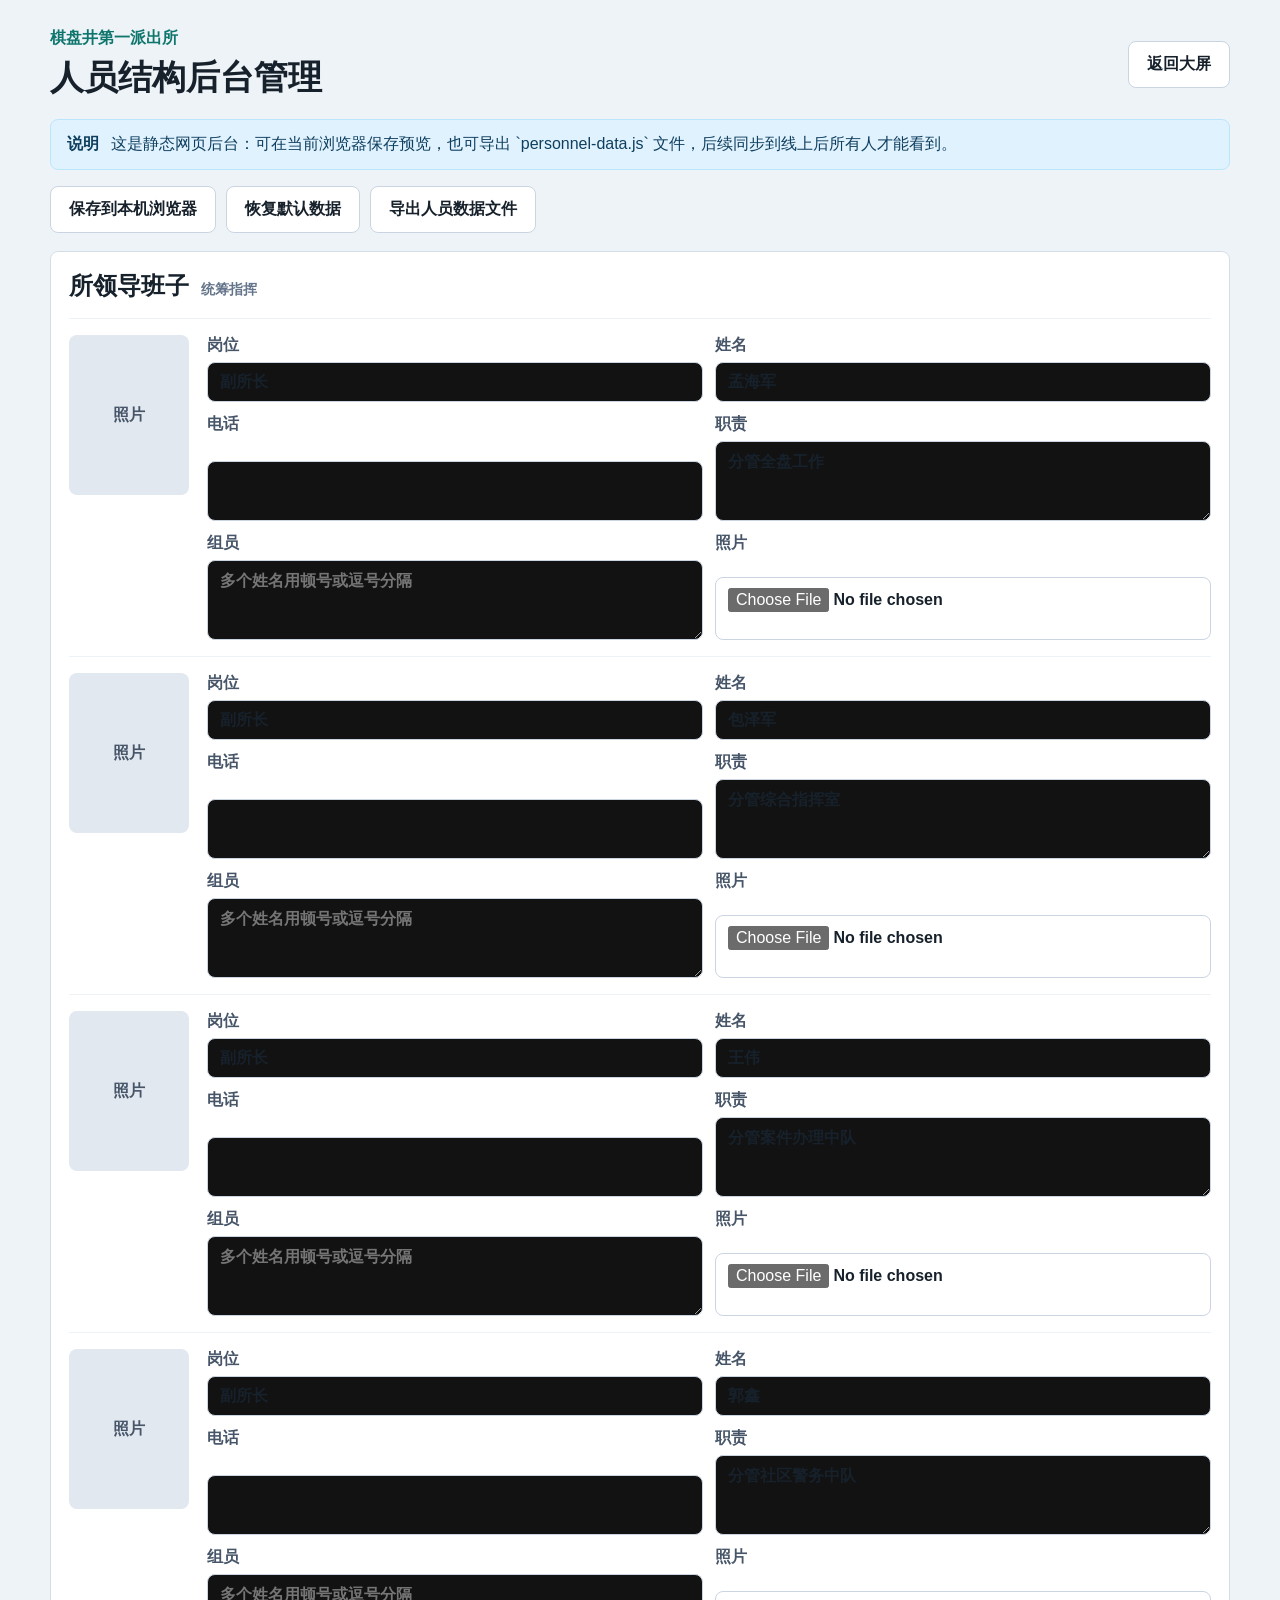
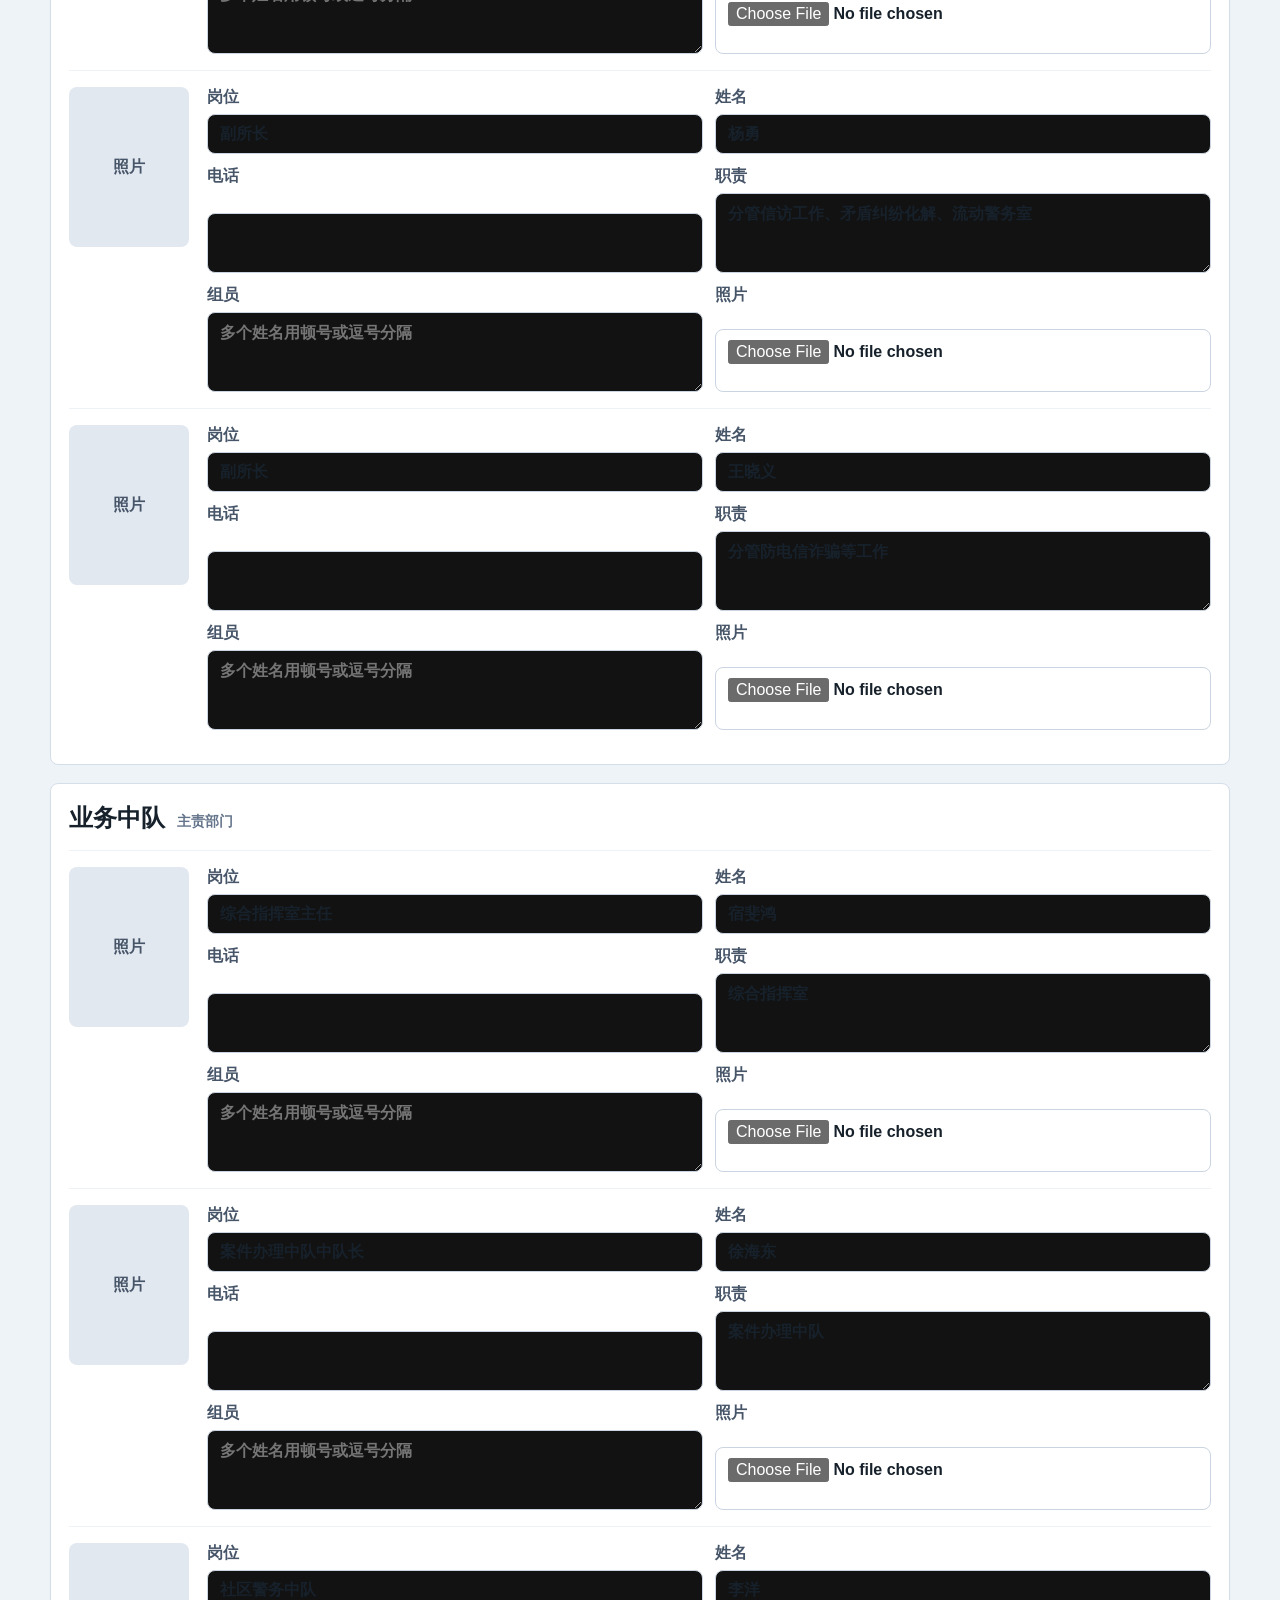
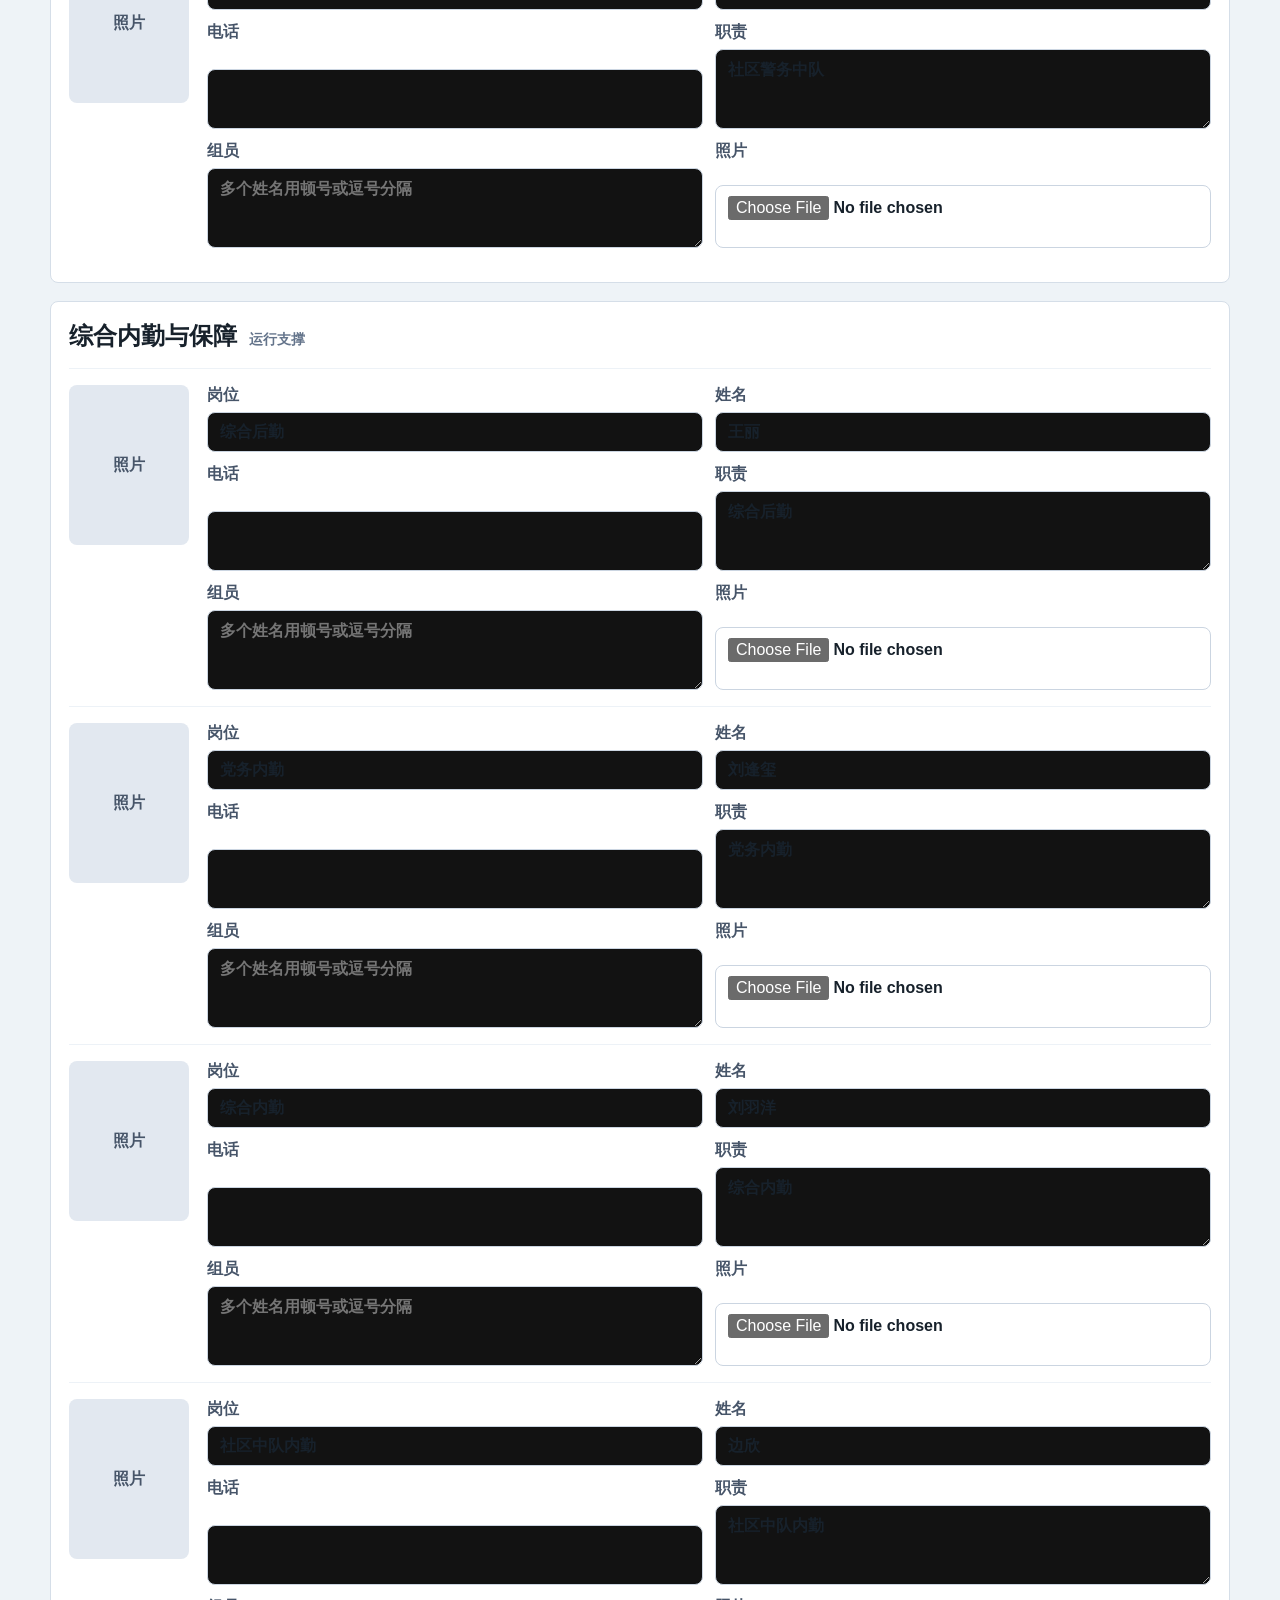
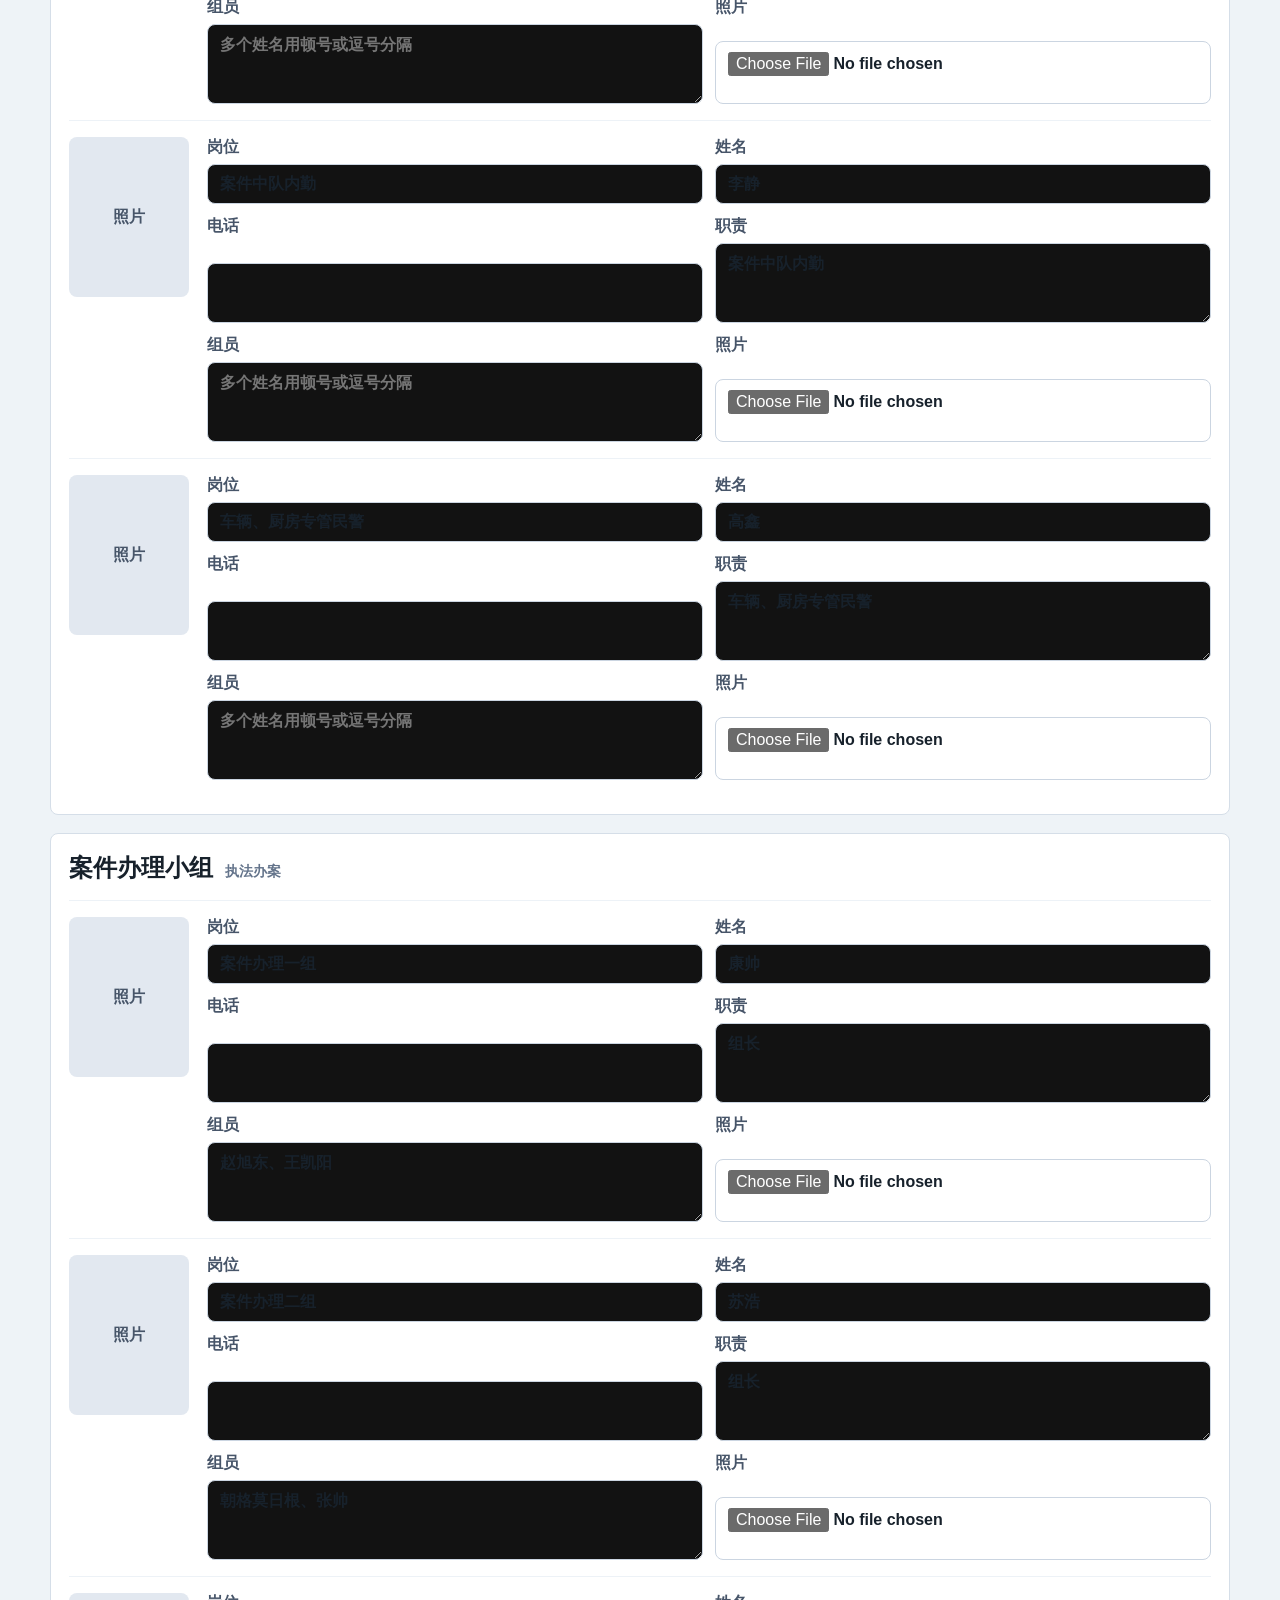
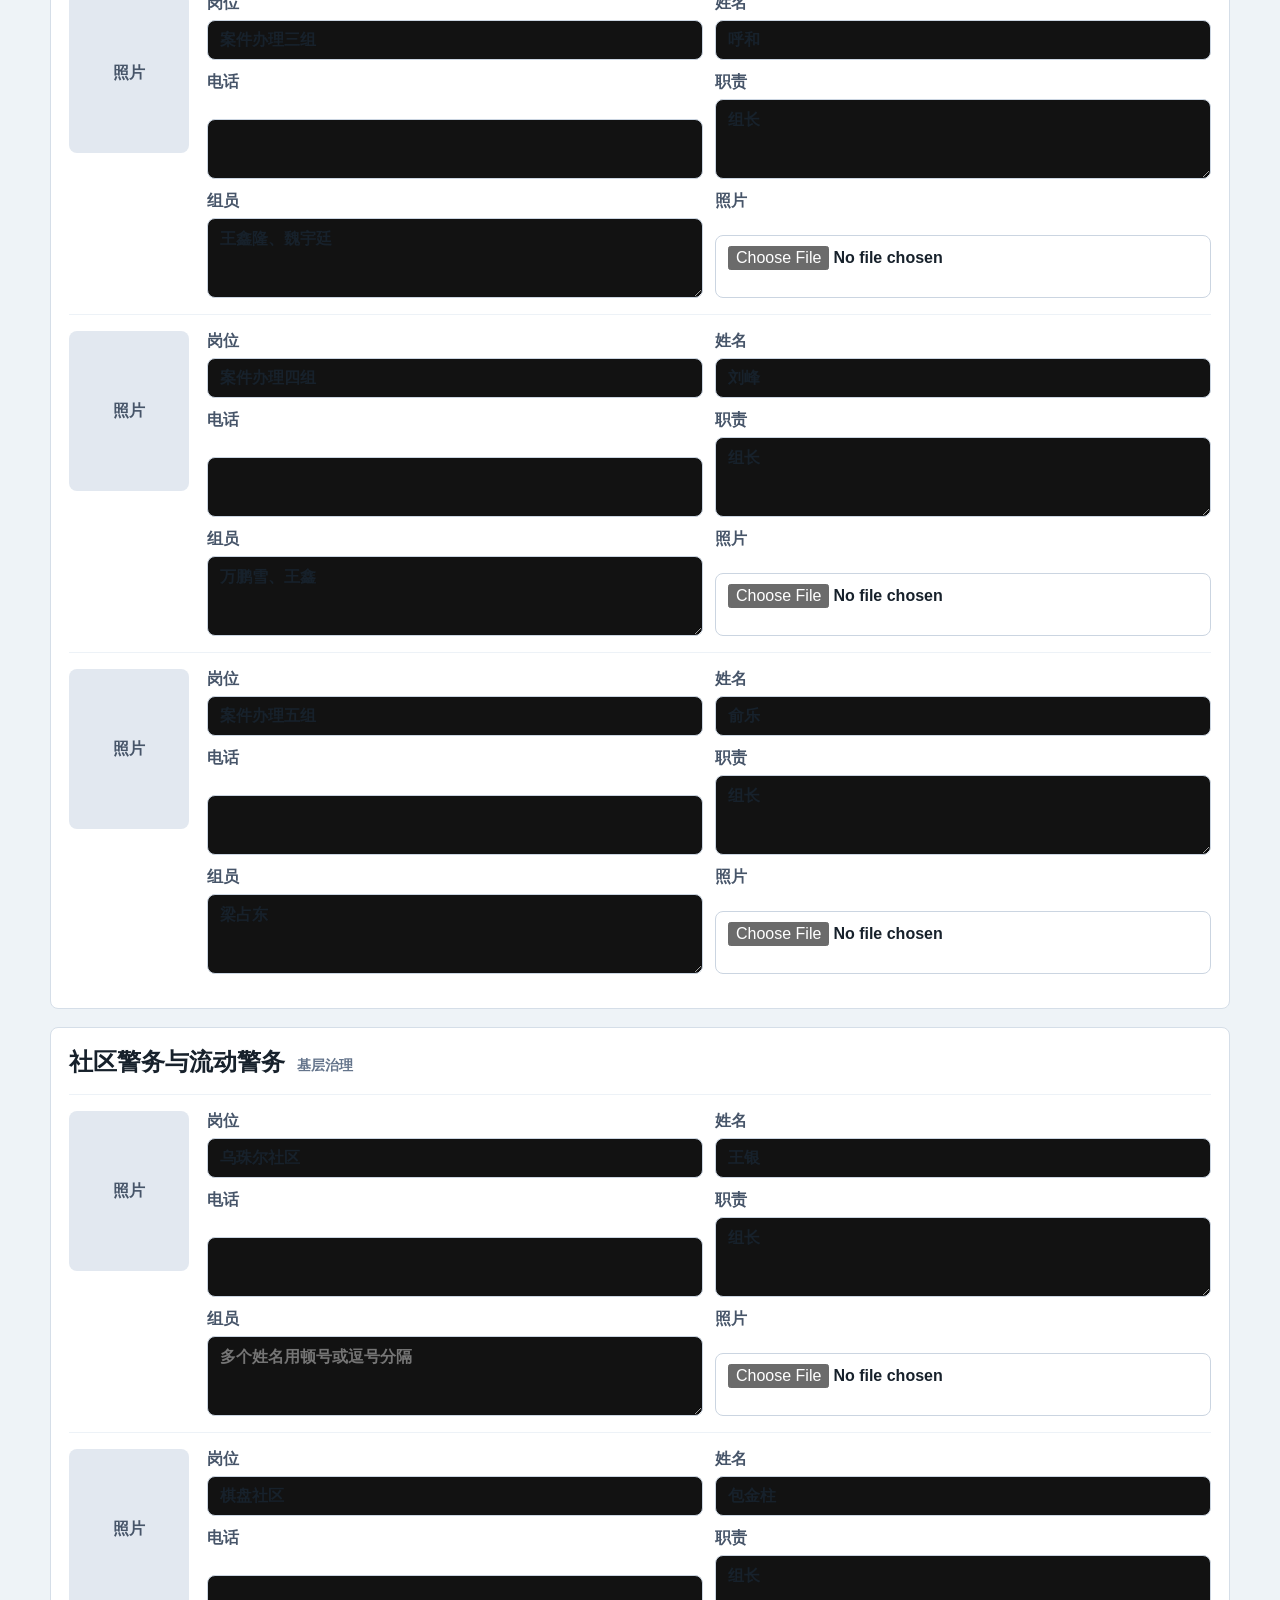
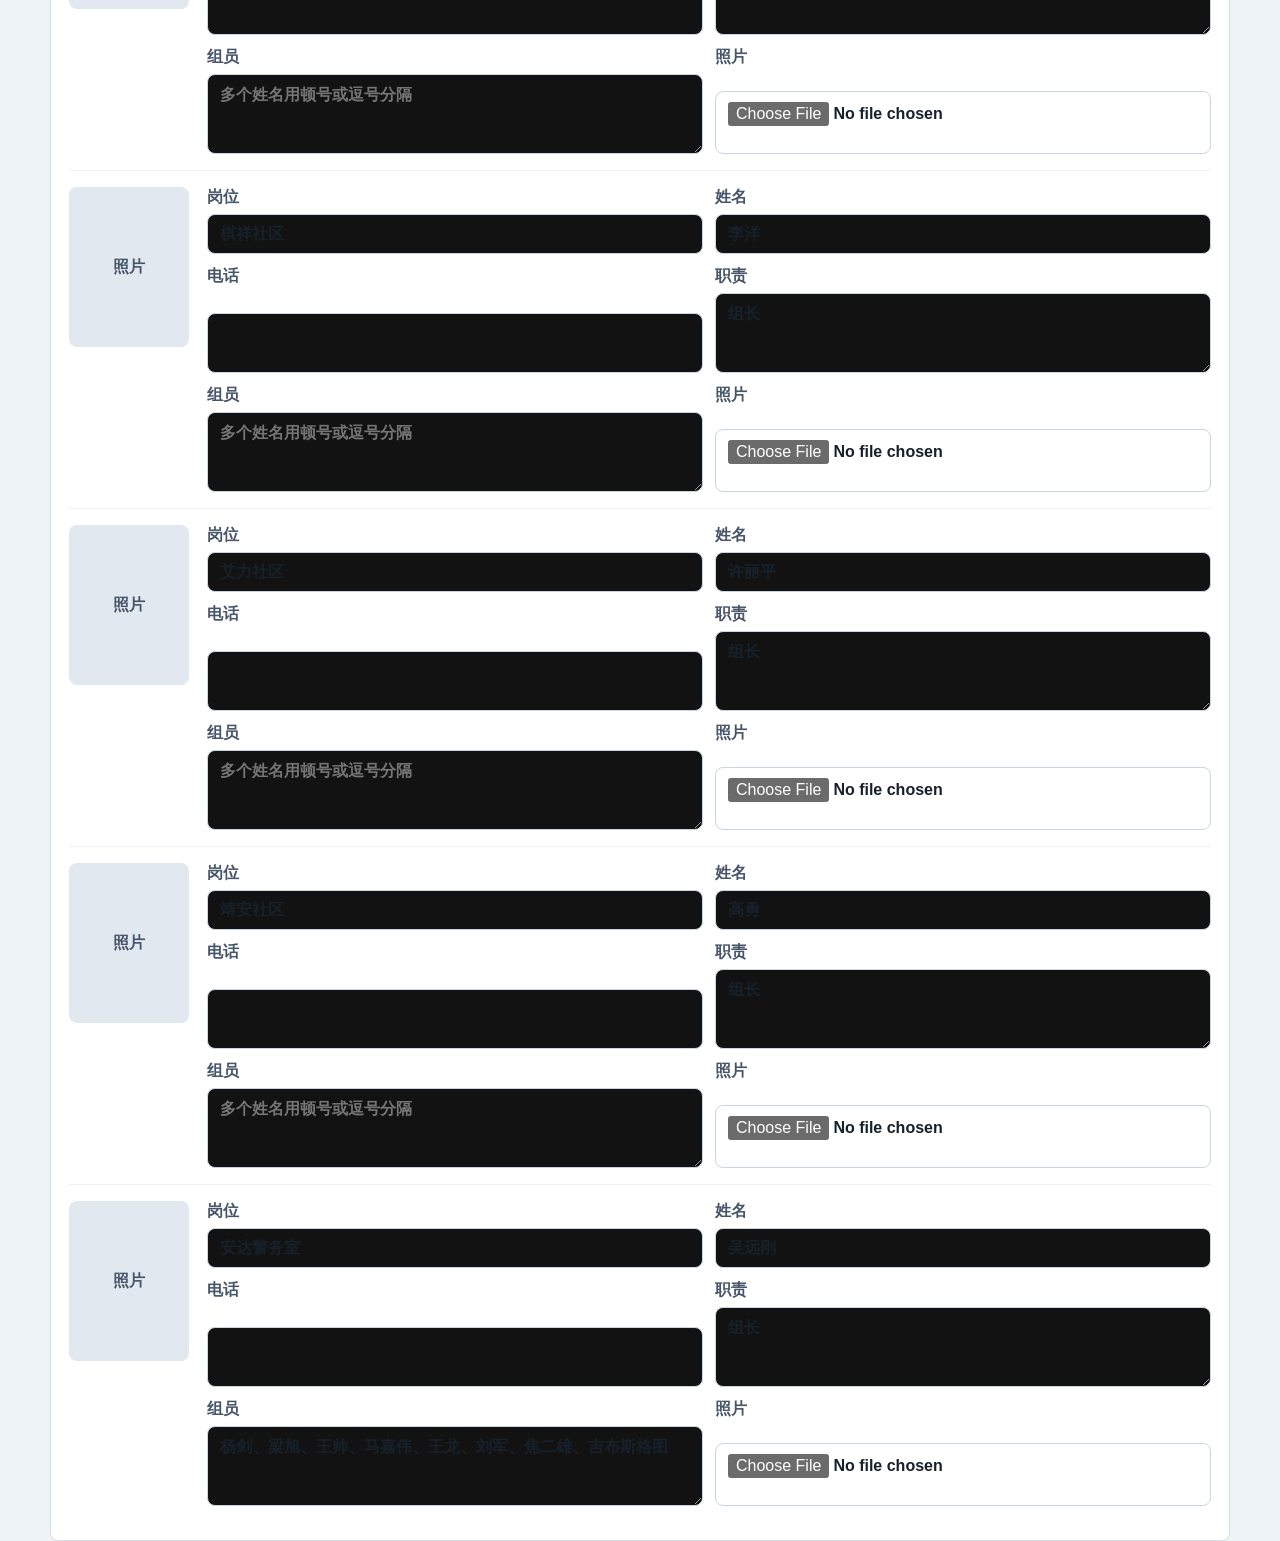
==== admin.html @ d4ae30a2 "Add organization pyramid and personnel admin page" ====
<!doctype html>
<html lang="zh-CN">
  <head>
    <meta charset="UTF-8" />
    <meta name="viewport" content="width=device-width, initial-scale=1.0" />
    <title>人员结构后台管理</title>
    <link rel="stylesheet" href="styles.css" />
  </head>
  <body class="admin-body">
    <main class="admin-shell">
      <header class="admin-header">
        <div>
          <p>棋盘井第一派出所</p>
          <h1>人员结构后台管理</h1>
        </div>
        <a href="index.html">返回大屏</a>
      </header>

      <section class="admin-notice">
        <strong>说明</strong>
        <span>这是静态网页后台：可在当前浏览器保存预览，也可导出 `personnel-data.js` 文件，后续同步到线上后所有人才能看到。</span>
      </section>

      <section class="admin-toolbar">
        <button id="save-local" type="button">保存到本机浏览器</button>
        <button id="reset-local" type="button">恢复默认数据</button>
        <button id="export-js" type="button">导出人员数据文件</button>
      </section>

      <form id="admin-form" class="admin-form"></form>
    </main>

    <script src="personnel-data.js"></script>
    <script src="admin.js"></script>
  </body>
</html>
---- styles.css ----
:root {
  color-scheme: dark;
  --ink: #f7fbff;
  --muted: #aebbc8;
  --panel: rgba(255, 255, 255, 0.92);
  --panel-ink: #16202d;
  --line: rgba(255, 255, 255, 0.18);
  --gold: #d8aa45;
  --cyan: #3ac9d5;
  --red: #c73535;
  --green: #2d8d58;
  --orange: #d77623;
  --blue: #476fb8;
  --purple: #8260aa;
  --shadow: 0 28px 80px rgba(0, 0, 0, 0.36);
}

* {
  box-sizing: border-box;
}

html,
body {
  width: 100%;
  height: 100%;
  margin: 0;
}

body {
  display: grid;
  place-items: center;
  overflow: auto;
  background:
    radial-gradient(circle at 18% 18%, rgba(58, 201, 213, 0.12), transparent 28%),
    radial-gradient(circle at 82% 72%, rgba(216, 170, 69, 0.14), transparent 30%),
    linear-gradient(135deg, #08111e 0%, #102838 48%, #101b2b 100%);
  color: var(--ink);
  font-family: "Microsoft YaHei", "PingFang SC", "Noto Sans SC", Arial, sans-serif;
}

button {
  border: 0;
  font: inherit;
  cursor: pointer;
  -webkit-tap-highlight-color: transparent;
}

.screen-frame {
  position: relative;
  aspect-ratio: 16 / 9;
  width: 177.7778vh;
  max-width: 100vw;
  height: 100vh;
  overflow: hidden;
  background: #091625;
  box-shadow: 0 0 0 1px rgba(255, 255, 255, 0.08), var(--shadow);
}

.photo-backdrop,
.backdrop-photo,
.backdrop-mask,
.backdrop-grid {
  position: absolute;
  inset: 0;
}

.photo-backdrop {
  z-index: 0;
  overflow: hidden;
  background: #091625;
}

.backdrop-photo {
  width: 100%;
  height: 100%;
  object-fit: cover;
  opacity: 0;
  filter: saturate(1.02) contrast(1.04) brightness(0.96);
  transform: scale(1.045);
  animation: photoCycle 35s infinite;
}

.backdrop-photo:nth-child(2) {
  animation-delay: 7s;
}

.backdrop-photo:nth-child(3) {
  animation-delay: 14s;
}

.backdrop-photo:nth-child(4) {
  animation-delay: 21s;
}

.backdrop-photo:nth-child(5) {
  animation-delay: 28s;
}

.backdrop-mask {
  z-index: 2;
  background:
    linear-gradient(90deg, rgba(5, 13, 24, 0.78) 0%, rgba(5, 13, 24, 0.56) 38%, rgba(5, 13, 24, 0.62) 100%),
    linear-gradient(180deg, rgba(5, 13, 24, 0.08), rgba(5, 13, 24, 0.42)),
    radial-gradient(circle at 72% 28%, rgba(205, 45, 45, 0.14), transparent 30%),
    radial-gradient(circle at 18% 82%, rgba(58, 201, 213, 0.12), transparent 32%);
}

.backdrop-mask::before {
  content: "";
  position: absolute;
  inset: 7% 5%;
  border: 1px solid rgba(255, 255, 255, 0.12);
  border-radius: 8px;
  box-shadow: inset 0 0 70px rgba(255, 255, 255, 0.045);
}

.backdrop-grid {
  z-index: 3;
  opacity: 0.28;
  background:
    linear-gradient(rgba(255, 255, 255, 0.035) 1px, transparent 1px),
    linear-gradient(90deg, rgba(255, 255, 255, 0.035) 1px, transparent 1px);
  background-size: 48px 48px;
  mix-blend-mode: screen;
}

@keyframes photoCycle {
  0% {
    opacity: 0;
    transform: scale(1.045);
  }
  5%,
  19% {
    opacity: 0.9;
  }
  25%,
  100% {
    opacity: 0;
    transform: scale(1.095);
  }
}

@media (max-aspect-ratio: 16 / 9) {
  body {
    place-items: start start;
  }

  .screen-frame {
    max-width: none;
  }
}

.stage {
  position: absolute;
  inset: 0;
  z-index: 4;
  padding: 3.1% 3.4%;
}

.stage[hidden],
.director-panel[hidden],
.scrim[hidden] {
  display: none;
}

.hero-copy {
  width: 56%;
}

.hero-copy p,
.map-header p,
.region-menu p,
.panel-kicker {
  margin: 0 0 0.52vw;
  color: var(--gold);
  font-size: clamp(14px, 1.15vw, 22px);
  font-weight: 800;
  letter-spacing: 0;
}

h1,
h2,
h3 {
  margin: 0;
  letter-spacing: 0;
}

.hero-copy h1 {
  font-size: clamp(42px, 5vw, 92px);
  line-height: 1.05;
  text-shadow: 0 12px 34px rgba(0, 0, 0, 0.56);
}

.station-brief {
  position: absolute;
  top: 11.2%;
  right: 3.4%;
  z-index: 5;
  width: 38.5%;
  border: 1px solid rgba(255, 255, 255, 0.2);
  border-radius: 8px;
  padding: 1.25vw 1.35vw;
  background:
    linear-gradient(135deg, rgba(8, 21, 34, 0.66), rgba(8, 21, 34, 0.42)),
    rgba(255, 255, 255, 0.06);
  box-shadow: 0 24px 62px rgba(0, 0, 0, 0.28);
  backdrop-filter: blur(14px);
}

.station-brief::before {
  content: "";
  position: absolute;
  inset: 0;
  border-radius: inherit;
  pointer-events: none;
  background: linear-gradient(90deg, rgba(58, 201, 213, 0.18), transparent 42%, rgba(216, 170, 69, 0.12));
  opacity: 0.9;
}

.station-brief > * {
  position: relative;
  z-index: 1;
}

.brief-eyebrow {
  margin: 0 0 0.35vw;
  color: var(--gold);
  font-size: clamp(13px, 0.95vw, 18px);
  font-weight: 900;
}

.station-brief h2 {
  margin: 0 0 0.72vw;
  color: #fff;
  font-size: clamp(22px, 1.75vw, 34px);
  line-height: 1.16;
}

.brief-text,
.brief-note {
  margin: 0;
  color: rgba(247, 251, 255, 0.84);
  font-size: clamp(13px, 0.98vw, 18px);
  line-height: 1.72;
}

.brief-stats {
  display: grid;
  grid-template-columns: repeat(4, minmax(0, 1fr));
  gap: 0.5vw;
  margin: 0.95vw 0;
}

.brief-stats span {
  min-width: 0;
  border: 1px solid rgba(255, 255, 255, 0.16);
  border-radius: 8px;
  padding: 0.58vw 0.5vw;
  background: rgba(255, 255, 255, 0.1);
  color: rgba(247, 251, 255, 0.76);
  font-size: clamp(11px, 0.74vw, 14px);
  font-weight: 800;
  text-align: center;
  white-space: nowrap;
}

.brief-stats strong {
  display: block;
  margin-bottom: 0.16vw;
  color: #fff;
  font-size: clamp(20px, 1.5vw, 30px);
  line-height: 1;
}

.brief-note {
  color: rgba(220, 230, 240, 0.78);
}

.jurisdiction-grid {
  position: absolute;
  left: 3.4%;
  right: 3.4%;
  bottom: 4.6%;
  display: grid;
  grid-template-columns: 1fr 1fr;
  gap: 2.2%;
  height: 43%;
}

.jurisdiction-card {
  position: relative;
  overflow: hidden;
  border: 1px solid rgba(255, 255, 255, 0.24);
  border-radius: 8px;
  background: rgba(255, 255, 255, 0.1);
  color: var(--ink);
  text-align: left;
  box-shadow: 0 24px 70px rgba(0, 0, 0, 0.34);
  backdrop-filter: blur(8px);
}

.jurisdiction-card::before {
  content: "";
  position: absolute;
  inset: 0;
  z-index: 1;
  background:
    linear-gradient(90deg, rgba(6, 17, 30, 0.74), rgba(6, 17, 30, 0.38) 45%, rgba(6, 17, 30, 0.1)),
    linear-gradient(180deg, transparent 0%, rgba(5, 13, 24, 0.78) 100%);
}

.jurisdiction-card::after {
  content: "";
  position: absolute;
  inset: auto 0 0;
  z-index: 2;
  height: 7px;
  background: var(--cyan);
}

.jurisdiction-card--rural::after {
  background: var(--gold);
}

.jurisdiction-card img {
  position: absolute;
  inset: 0;
  width: 100%;
  height: 100%;
  object-fit: cover;
  opacity: 0.88;
  transform: scale(1.04);
}

.card-index,
.card-title,
.card-meta {
  position: absolute;
  left: 5.6%;
  z-index: 3;
}

.card-index {
  top: 9%;
  color: rgba(255, 255, 255, 0.58);
  font-size: clamp(18px, 1.6vw, 30px);
  font-weight: 900;
}

.card-title {
  right: 5.6%;
  bottom: 19.5%;
  font-size: clamp(30px, 3.05vw, 56px);
  font-weight: 900;
  line-height: 1.04;
  white-space: nowrap;
  text-shadow: 0 8px 24px rgba(0, 0, 0, 0.55);
}

.card-meta {
  bottom: 9%;
  min-width: 7.6vw;
  border: 1px solid rgba(255, 255, 255, 0.25);
  border-radius: 8px;
  padding: 0.48vw 0.78vw;
  background: rgba(255, 255, 255, 0.15);
  color: rgba(247, 251, 255, 0.82);
  font-size: clamp(14px, 1.02vw, 20px);
  font-weight: 800;
  line-height: 1.15;
  text-align: center;
  backdrop-filter: blur(8px);
}

.fullscreen-button {
  position: absolute;
  top: 3.3%;
  right: 3.4%;
  min-width: 7.2vw;
  min-height: 3.3vw;
  border: 1px solid rgba(255, 255, 255, 0.22);
  border-radius: 8px;
  background: rgba(255, 255, 255, 0.13);
  color: var(--ink);
  font-size: clamp(16px, 1.2vw, 22px);
  font-weight: 900;
  backdrop-filter: blur(10px);
}

.map-header {
  display: grid;
  grid-template-columns: auto minmax(0, 1fr) auto;
  align-items: center;
  gap: 1.4vw;
  height: 12%;
}

.map-header h1 {
  font-size: clamp(34px, 3.4vw, 62px);
  line-height: 1;
}

.nav-button,
.close-button {
  display: grid;
  place-items: center;
  border: 1px solid rgba(255, 255, 255, 0.22);
  border-radius: 8px;
  background: rgba(255, 255, 255, 0.13);
  color: var(--ink);
  font-size: clamp(34px, 3vw, 54px);
  font-weight: 600;
  line-height: 1;
}

.nav-button {
  width: 4.8vw;
  height: 4.2vw;
}

.map-layout {
  display: grid;
  grid-template-columns: minmax(0, 1fr) 21.5%;
  gap: 1.4vw;
  height: 84%;
  margin-top: 1.1%;
}

.map-stage {
  position: relative;
  overflow: hidden;
  border: 1px solid rgba(255, 255, 255, 0.18);
  border-radius: 8px;
  background: rgba(255, 255, 255, 0.9);
  box-shadow: var(--shadow);
  backdrop-filter: blur(8px);
}

.map-stage img,
.hotspot-layer {
  position: absolute;
  inset: 0;
  width: 100%;
  height: 100%;
}

.map-stage img {
  object-fit: contain;
}

.hotspot {
  fill: rgba(255, 255, 255, 0.01);
  stroke: rgba(255, 255, 255, 0);
  stroke-width: 5;
}

.hotspot:hover,
.hotspot:focus,
.hotspot.is-active {
  fill: rgba(255, 255, 255, 0.26);
  stroke: rgba(255, 255, 255, 0.94);
  outline: none;
}

.map-labels {
  position: absolute;
  inset: 0;
  pointer-events: none;
}

.region-label {
  position: absolute;
  transform: translate(-50%, -50%);
  border: 2px solid rgba(255, 255, 255, 0.96);
  border-radius: 8px;
  padding: 0.52vw 0.78vw;
  color: #fff;
  font-size: clamp(12px, 1.05vw, 20px);
  font-weight: 900;
  line-height: 1;
  text-shadow: 0 2px 8px rgba(0, 0, 0, 0.58);
  box-shadow: 0 12px 26px rgba(0, 0, 0, 0.2);
}

.region-label--teal {
  background: rgba(10, 112, 142, 0.94);
}

.region-label--green {
  background: rgba(45, 141, 88, 0.94);
}

.region-label--orange {
  background: rgba(215, 118, 35, 0.94);
}

.region-label--blue {
  background: rgba(71, 111, 184, 0.94);
}

.region-label--purple {
  background: rgba(130, 96, 170, 0.94);
}

.region-label--red {
  background: rgba(199, 53, 53, 0.94);
}

.region-menu {
  display: grid;
  grid-template-rows: auto minmax(0, 1fr);
  min-width: 0;
  border: 1px solid rgba(255, 255, 255, 0.18);
  border-radius: 8px;
  padding: 1.3vw;
  background: rgba(6, 17, 30, 0.52);
  box-shadow: var(--shadow);
  backdrop-filter: blur(12px);
}

.region-menu p {
  margin-bottom: 1vw;
  font-size: clamp(18px, 1.35vw, 26px);
}

.region-buttons {
  display: grid;
  align-content: start;
  gap: 0.82vw;
  overflow: auto;
  padding-right: 0.25vw;
}

.region-button {
  min-height: 4.35vw;
  border: 1px solid rgba(255, 255, 255, 0.18);
  border-left: 0.45vw solid var(--cyan);
  border-radius: 8px;
  background: rgba(255, 255, 255, 0.14);
  color: var(--ink);
  padding: 0.85vw 1vw;
  text-align: left;
  font-size: clamp(18px, 1.35vw, 26px);
  font-weight: 900;
}

.region-button:hover,
.region-button:focus,
.region-button.is-active {
  background: rgba(255, 255, 255, 0.22);
  box-shadow: inset 0 0 0 1px rgba(255, 255, 255, 0.22);
  outline: none;
}

.region-button span {
  display: block;
  margin-top: 0.28vw;
  color: var(--muted);
  font-size: clamp(12px, 0.86vw, 16px);
  font-weight: 700;
}

.scrim {
  position: fixed;
  inset: 0;
  z-index: 20;
  background: rgba(4, 11, 18, 0.62);
  backdrop-filter: blur(5px);
}

.director-panel {
  position: fixed;
  top: 50%;
  right: max(3vw, calc((100vw - min(100vw, 177.7778vh)) / 2 + 3vw));
  z-index: 30;
  width: min(38vw, 680px);
  min-width: 520px;
  transform: translateY(-50%);
  border: 1px solid rgba(255, 255, 255, 0.34);
  border-radius: 8px;
  background: var(--panel);
  color: var(--panel-ink);
  padding: 2vw;
  box-shadow: var(--shadow);
}

.close-button {
  position: absolute;
  top: 1.15vw;
  right: 1.15vw;
  width: 3.4vw;
  height: 3.1vw;
  min-width: 58px;
  min-height: 52px;
  background: rgba(22, 32, 45, 0.08);
  color: var(--panel-ink);
}

.panel-kicker {
  margin-right: 4vw;
  color: #0f6f73;
}

.director-panel h2 {
  margin-right: 4vw;
  font-size: clamp(32px, 3vw, 56px);
  line-height: 1.05;
}

.director-card {
  display: grid;
  grid-template-columns: 9.3vw minmax(0, 1fr);
  gap: 1.25vw;
  margin-top: 1.55vw;
  border: 1px solid rgba(22, 32, 45, 0.12);
  border-radius: 8px;
  padding: 1.25vw;
  background: rgba(247, 250, 252, 0.9);
}

.director-photo {
  display: grid;
  place-items: center;
  width: 9.3vw;
  min-width: 126px;
  aspect-ratio: 3 / 4;
  overflow: hidden;
  border-radius: 8px;
  background: linear-gradient(145deg, #dce8f1, #b8c9d8);
  color: #314256;
  font-size: clamp(22px, 1.65vw, 32px);
  font-weight: 900;
}

.director-photo img {
  width: 100%;
  height: 100%;
  object-fit: cover;
}

.director-info h3 {
  margin: 0 0 0.8vw;
  color: #101926;
  font-size: clamp(30px, 2.5vw, 46px);
}

.info-list {
  display: grid;
  gap: 0.55vw;
  margin: 0;
  font-size: clamp(17px, 1.2vw, 23px);
  line-height: 1.36;
}

.info-list div {
  display: grid;
  grid-template-columns: 5.5em minmax(0, 1fr);
  gap: 0.75vw;
}

.info-list dt {
  color: #415062;
  font-weight: 900;
}

.info-list dd {
  min-width: 0;
  margin: 0;
  color: #202c3a;
  overflow-wrap: anywhere;
}

@media (max-aspect-ratio: 16 / 9) {
  .director-panel {
    right: 3vw;
    width: min(42vw, 640px);
  }
}

@media (max-width: 900px) {
  body {
    overflow: auto;
  }

  .director-panel {
    left: 16px;
    right: 16px;
    width: auto;
    min-width: 0;
  }
}

a {
  color: inherit;
  text-decoration: none;
}

.home-actions {
  position: absolute;
  top: 40.8%;
  right: 3.4%;
  z-index: 5;
  display: grid;
  grid-template-columns: 1fr 1fr;
  gap: 0.72vw;
  width: 38.5%;
}

.action-button {
  display: grid;
  gap: 0.28vw;
  min-height: 4.35vw;
  border: 1px solid rgba(255, 255, 255, 0.2);
  border-radius: 8px;
  padding: 0.78vw 1vw;
  background: rgba(8, 21, 34, 0.58);
  color: var(--ink);
  text-align: left;
  box-shadow: 0 18px 44px rgba(0, 0, 0, 0.18);
  backdrop-filter: blur(12px);
}

.action-button span {
  color: var(--gold);
  font-size: clamp(12px, 0.82vw, 16px);
  font-weight: 900;
}

.action-button strong {
  font-size: clamp(16px, 1.18vw, 22px);
  line-height: 1.1;
}

.action-button:hover,
.action-button:focus {
  background: rgba(20, 55, 74, 0.72);
  outline: none;
}

.structure-layout {
  display: grid;
  grid-template-columns: 23% minmax(0, 1fr);
  gap: 1.4vw;
  height: 84%;
  margin-top: 1.1%;
}

.structure-summary,
.pyramid-panel {
  border: 1px solid rgba(255, 255, 255, 0.18);
  border-radius: 8px;
  background: rgba(6, 17, 30, 0.52);
  box-shadow: var(--shadow);
  backdrop-filter: blur(12px);
}

.structure-summary {
  padding: 1.35vw;
}

.structure-summary h2 {
  margin: 0 0 0.9vw;
  font-size: clamp(24px, 1.8vw, 34px);
  line-height: 1.16;
}

.structure-summary p {
  margin: 0;
  color: rgba(247, 251, 255, 0.78);
  font-size: clamp(13px, 0.96vw, 18px);
  line-height: 1.72;
}

.structure-stats {
  display: grid;
  grid-template-columns: 1fr 1fr;
  gap: 0.62vw;
  margin-top: 1.1vw;
}

.structure-stats span {
  border: 1px solid rgba(255, 255, 255, 0.15);
  border-radius: 8px;
  padding: 0.72vw 0.5vw;
  background: rgba(255, 255, 255, 0.09);
  color: rgba(247, 251, 255, 0.75);
  font-size: clamp(12px, 0.82vw, 15px);
  text-align: center;
}

.structure-stats strong {
  display: block;
  color: #fff;
  font-size: clamp(24px, 1.75vw, 34px);
  line-height: 1;
}

.pyramid-panel {
  min-width: 0;
  padding: 1vw 1.15vw;
  overflow: hidden;
}

.pyramid {
  display: grid;
  gap: 0.62vw;
  height: 100%;
}

.pyramid-level {
  display: grid;
  grid-template-columns: 11vw minmax(0, 1fr);
  gap: 0.82vw;
  min-height: 0;
  border: 1px solid rgba(255, 255, 255, 0.14);
  border-radius: 8px;
  padding: 0.62vw;
  background: linear-gradient(90deg, rgba(255, 255, 255, 0.11), rgba(255, 255, 255, 0.055));
}

.pyramid-level__header {
  display: grid;
  align-content: center;
  border-radius: 8px;
  padding: 0.7vw;
  background: rgba(255, 255, 255, 0.1);
}

.pyramid-level__header span {
  color: var(--gold);
  font-size: clamp(11px, 0.76vw, 14px);
  font-weight: 900;
}

.pyramid-level__header strong {
  margin-top: 0.24vw;
  font-size: clamp(16px, 1.15vw, 22px);
  line-height: 1.15;
}

.pyramid-positions {
  display: grid;
  grid-template-columns: repeat(auto-fit, minmax(7.6vw, 1fr));
  gap: 0.52vw;
  align-content: center;
}

.position-node {
  min-width: 0;
  min-height: 3.2vw;
  border: 1px solid rgba(255, 255, 255, 0.17);
  border-radius: 8px;
  padding: 0.5vw 0.58vw;
  background: rgba(255, 255, 255, 0.12);
  color: var(--ink);
  text-align: left;
}

.position-node span {
  display: block;
  color: rgba(247, 251, 255, 0.72);
  font-size: clamp(10px, 0.72vw, 13px);
  font-weight: 800;
  overflow: hidden;
  text-overflow: ellipsis;
  white-space: nowrap;
}

.position-node strong {
  display: block;
  margin-top: 0.18vw;
  font-size: clamp(15px, 1.02vw, 19px);
  line-height: 1.12;
  overflow: hidden;
  text-overflow: ellipsis;
  white-space: nowrap;
}

.position-node:hover,
.position-node:focus,
.position-node.is-active {
  background: rgba(255, 255, 255, 0.24);
  outline: none;
}

.pyramid-level--gold {
  border-color: rgba(216, 170, 69, 0.36);
}

.pyramid-level--cyan {
  border-color: rgba(58, 201, 213, 0.34);
}

.pyramid-level--blue {
  border-color: rgba(71, 111, 184, 0.34);
}

.pyramid-level--orange {
  border-color: rgba(215, 118, 35, 0.34);
}

.pyramid-level--green {
  border-color: rgba(45, 141, 88, 0.34);
}

.admin-body {
  display: block;
  min-height: 100%;
  overflow: auto;
  background: #eef3f7;
  color: #17212b;
}

.admin-shell {
  width: min(1180px, calc(100vw - 40px));
  margin: 28px auto 48px;
}

.admin-header {
  display: flex;
  align-items: center;
  justify-content: space-between;
  gap: 20px;
  margin-bottom: 18px;
}

.admin-header p {
  margin: 0 0 6px;
  color: #0f766e;
  font-weight: 900;
}

.admin-header h1 {
  color: #17212b;
  font-size: 34px;
}

.admin-header a,
.admin-toolbar button {
  border: 1px solid #cbd5e1;
  border-radius: 8px;
  background: #fff;
  color: #17212b;
  padding: 12px 18px;
  font-weight: 900;
}

.admin-notice {
  display: flex;
  gap: 12px;
  align-items: center;
  border: 1px solid #bae6fd;
  border-radius: 8px;
  padding: 14px 16px;
  background: #e0f2fe;
  color: #0f3f5f;
  margin-bottom: 16px;
}

.admin-toolbar {
  display: flex;
  flex-wrap: wrap;
  gap: 10px;
  margin-bottom: 18px;
}

.admin-form {
  display: grid;
  gap: 18px;
}

.admin-section {
  border: 1px solid #d5dee8;
  border-radius: 8px;
  background: #fff;
  padding: 18px;
}

.admin-section h2 {
  display: flex;
  align-items: baseline;
  gap: 12px;
  margin-bottom: 16px;
  color: #17212b;
  font-size: 24px;
}

.admin-section h2 span {
  color: #64748b;
  font-size: 14px;
}

.admin-person-card {
  display: grid;
  grid-template-columns: 120px minmax(0, 1fr);
  gap: 18px;
  border-top: 1px solid #edf2f7;
  padding: 16px 0;
}

.admin-photo-preview {
  display: grid;
  place-items: center;
  width: 120px;
  aspect-ratio: 3 / 4;
  border-radius: 8px;
  background: #e2e8f0;
  color: #475569;
  font-weight: 900;
  overflow: hidden;
}

.admin-photo-preview img {
  width: 100%;
  height: 100%;
  object-fit: cover;
}

.admin-fields {
  display: grid;
  grid-template-columns: repeat(2, minmax(0, 1fr));
  gap: 12px;
}

.admin-fields label {
  display: grid;
  gap: 6px;
  color: #475569;
  font-weight: 800;
}

.admin-fields input,
.admin-fields textarea {
  width: 100%;
  border: 1px solid #cbd5e1;
  border-radius: 8px;
  padding: 10px 12px;
  color: #17212b;
  font: inherit;
}

.admin-fields textarea {
  min-height: 80px;
  resize: vertical;
}
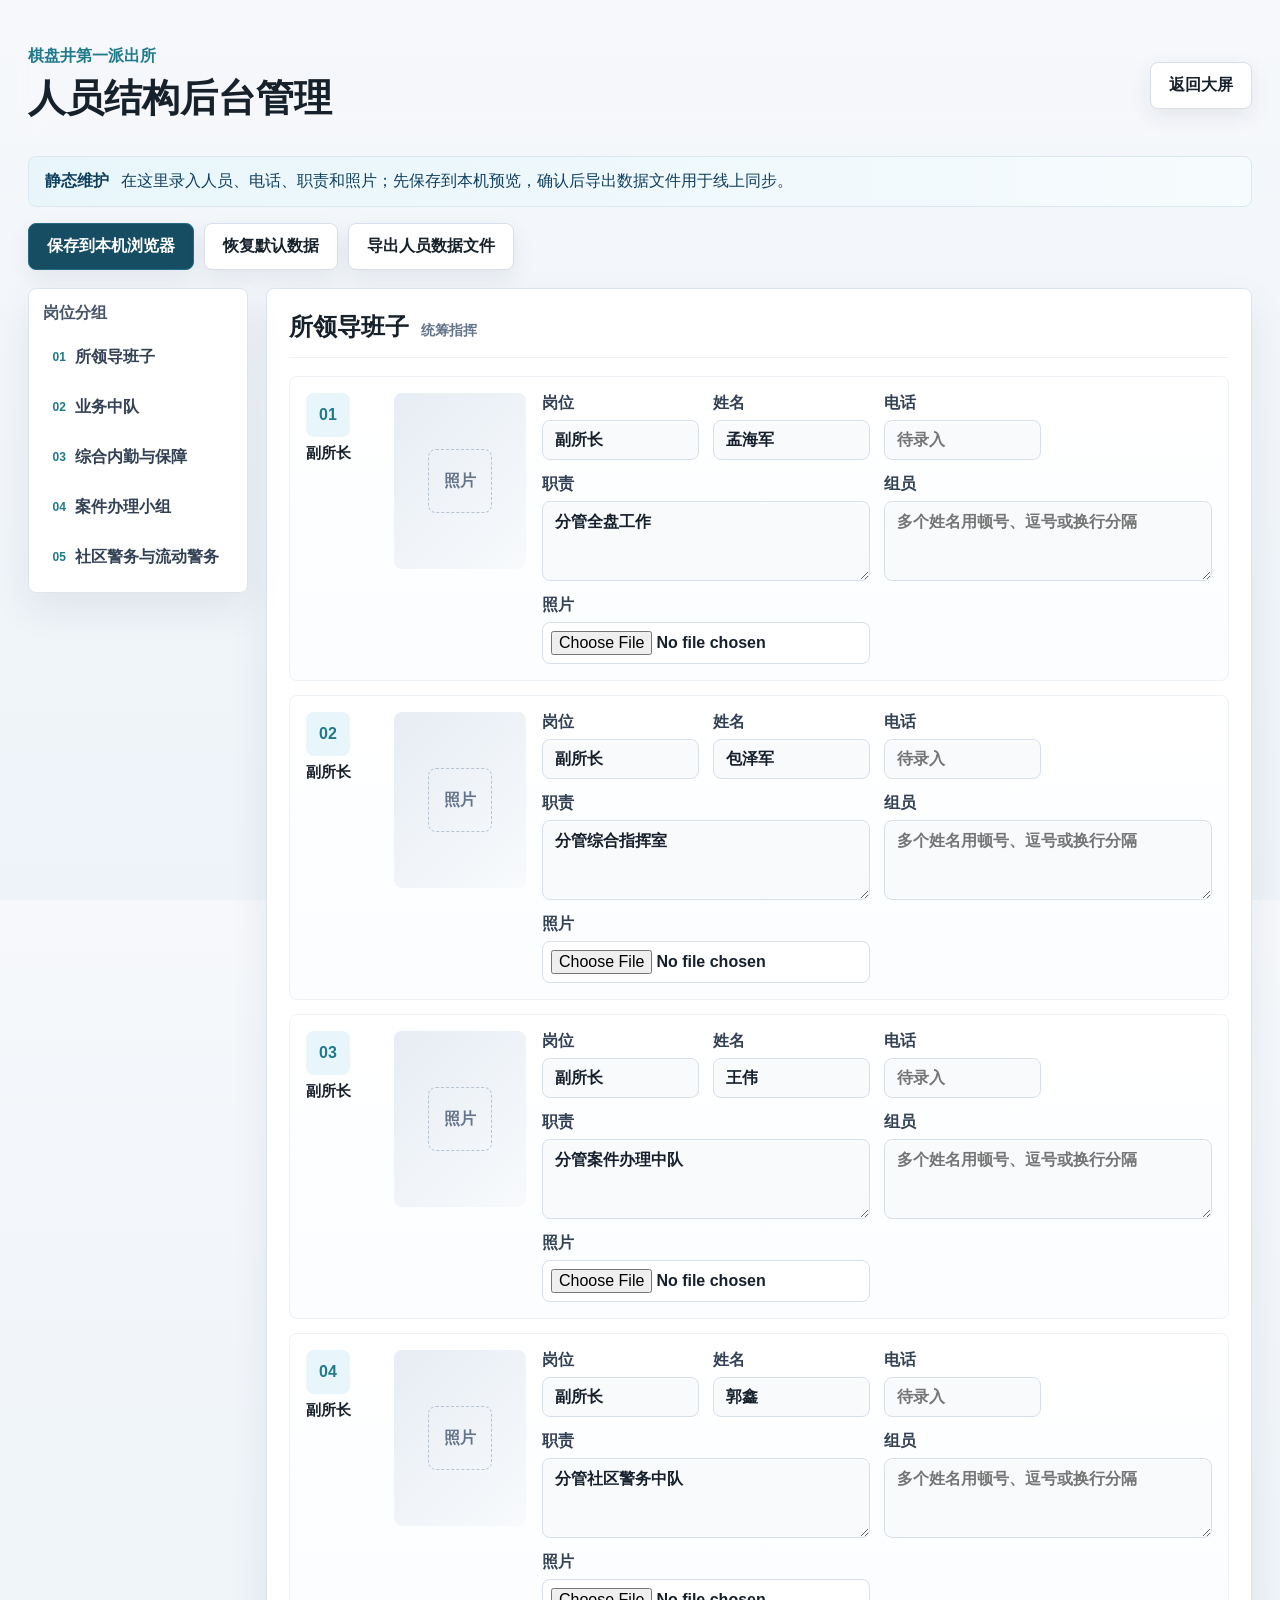
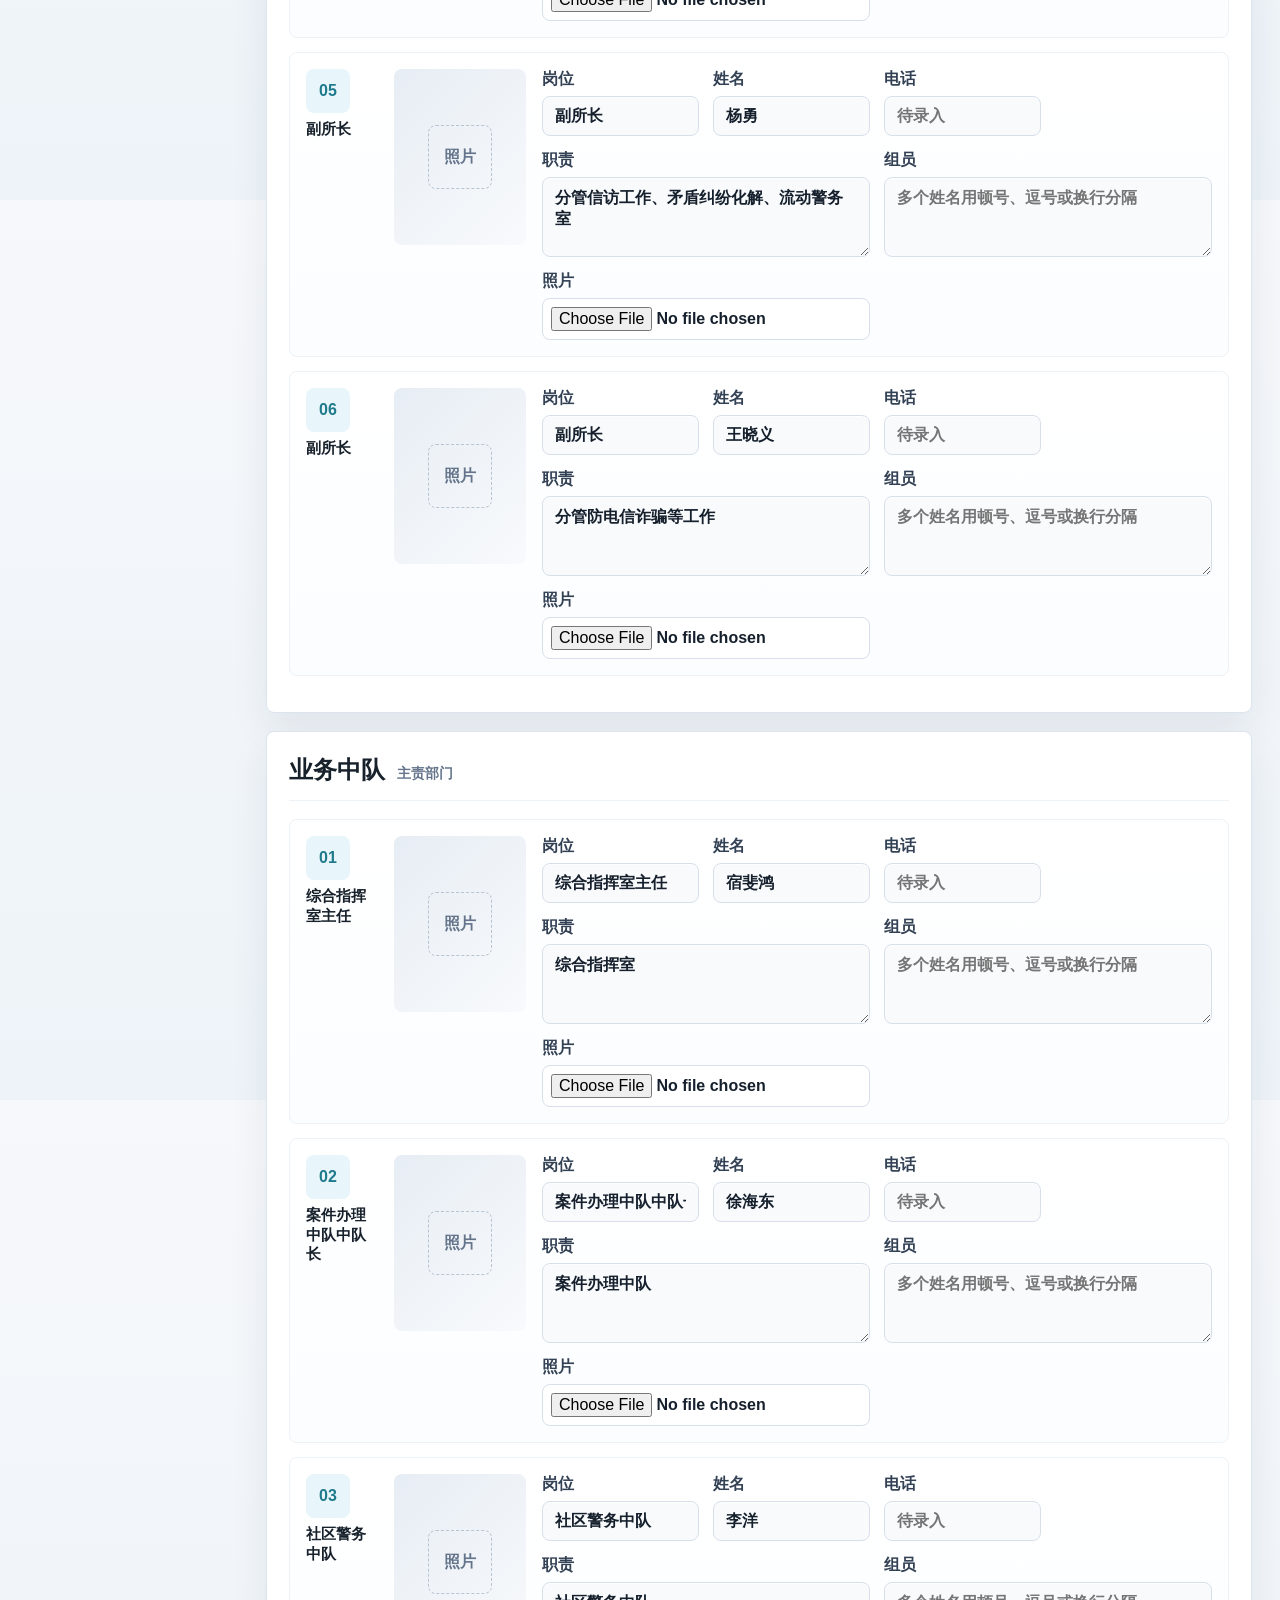
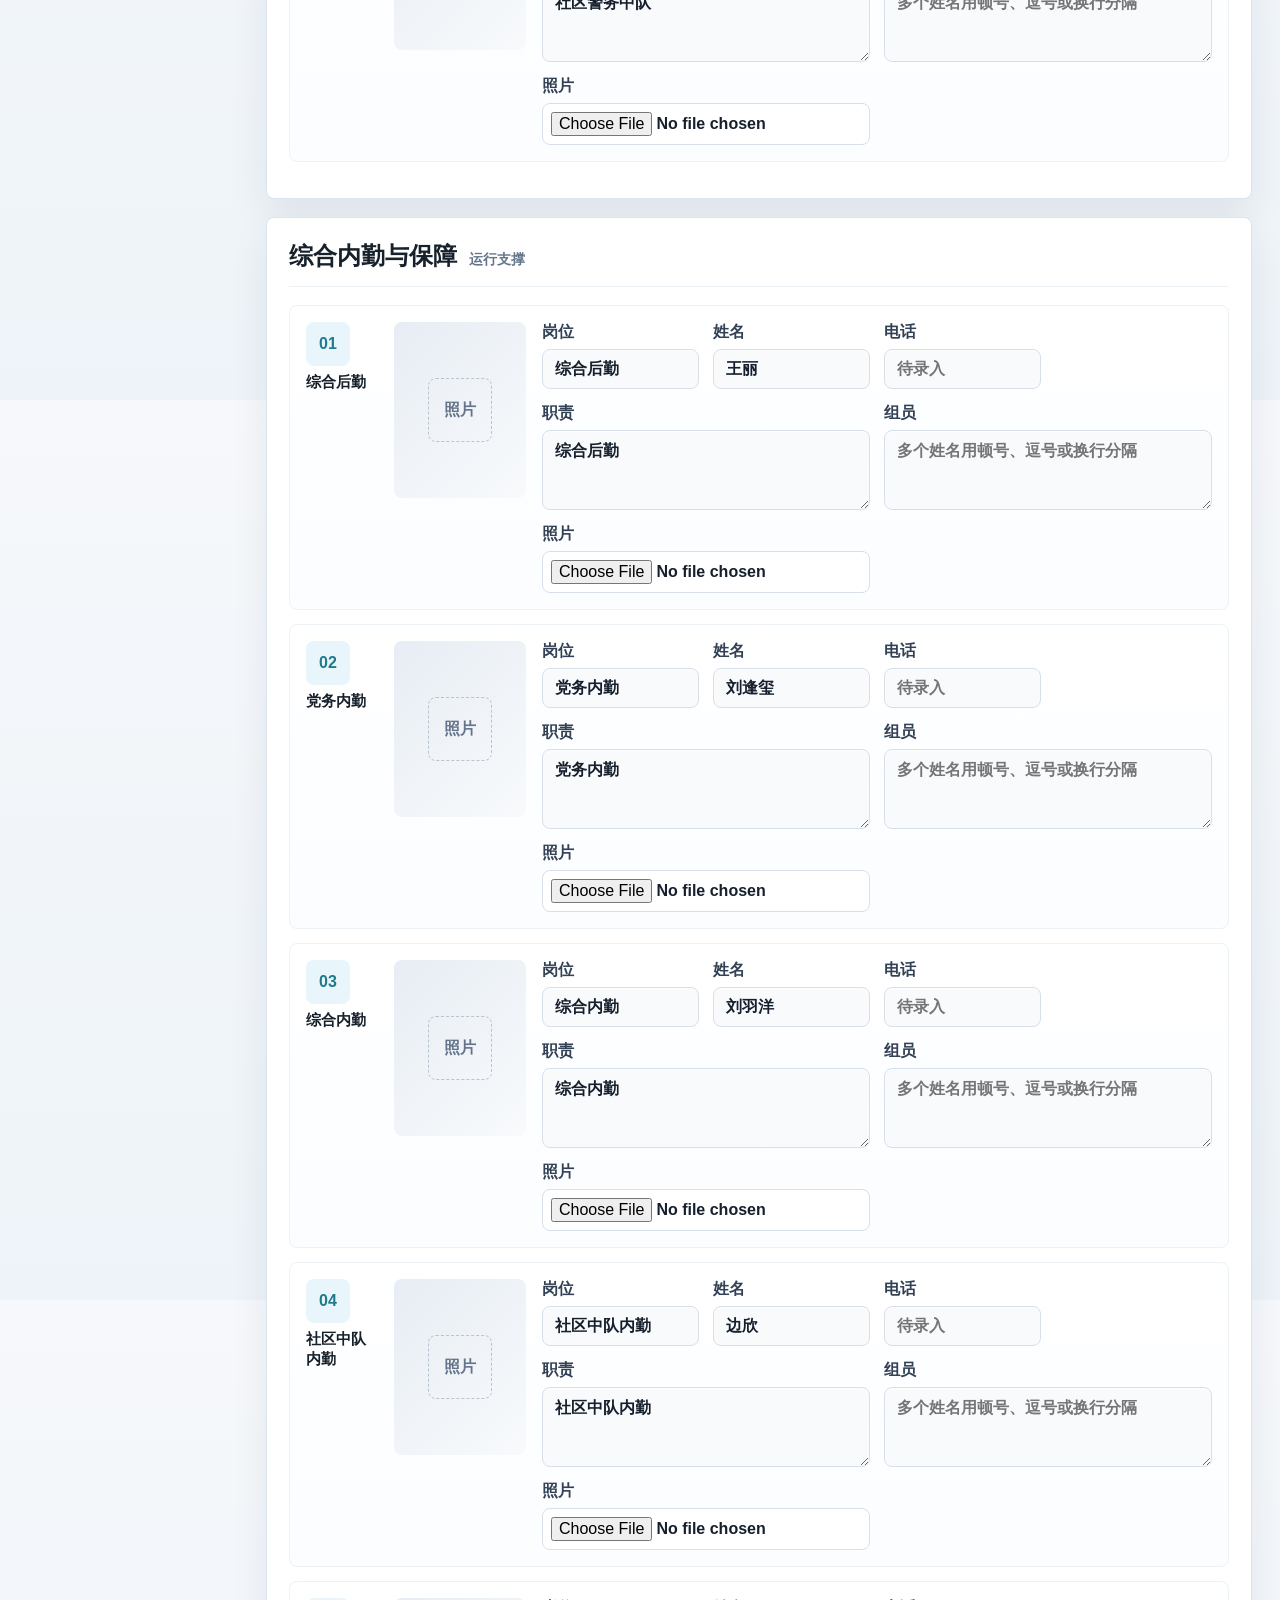
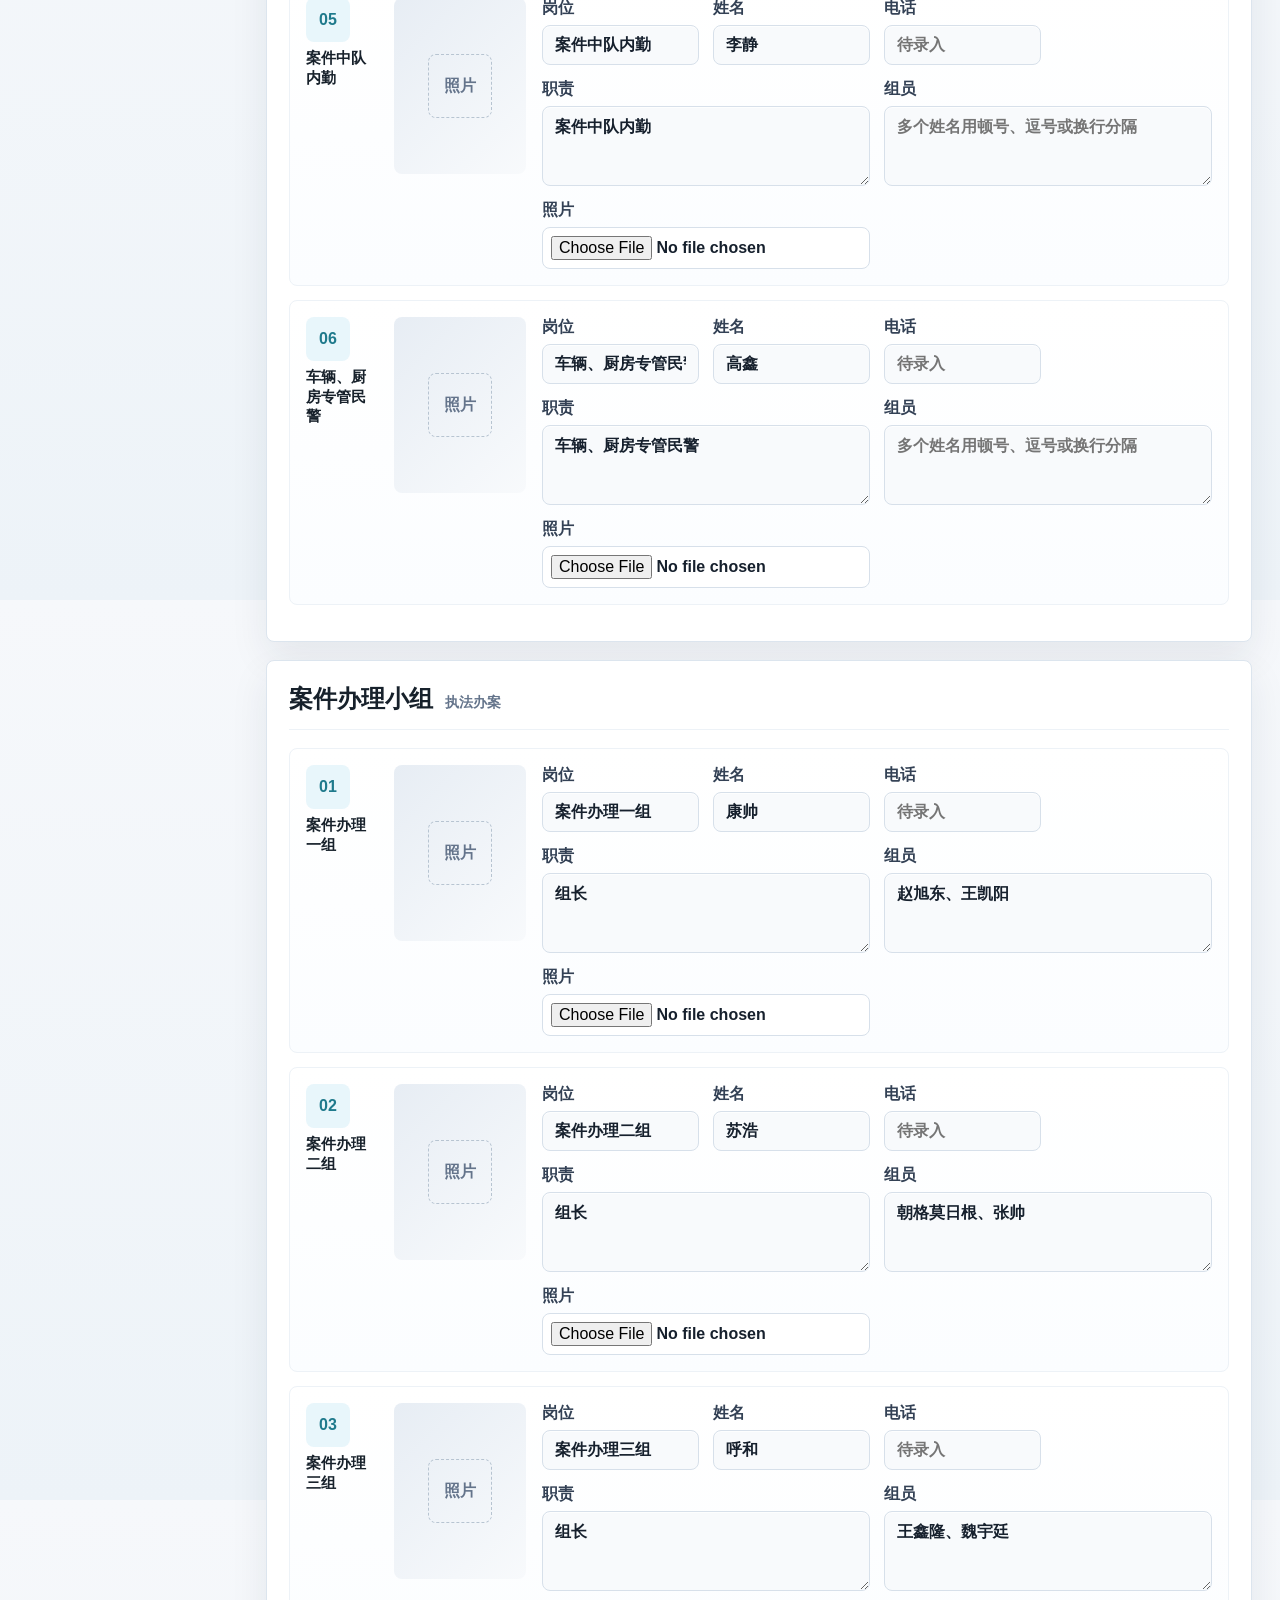
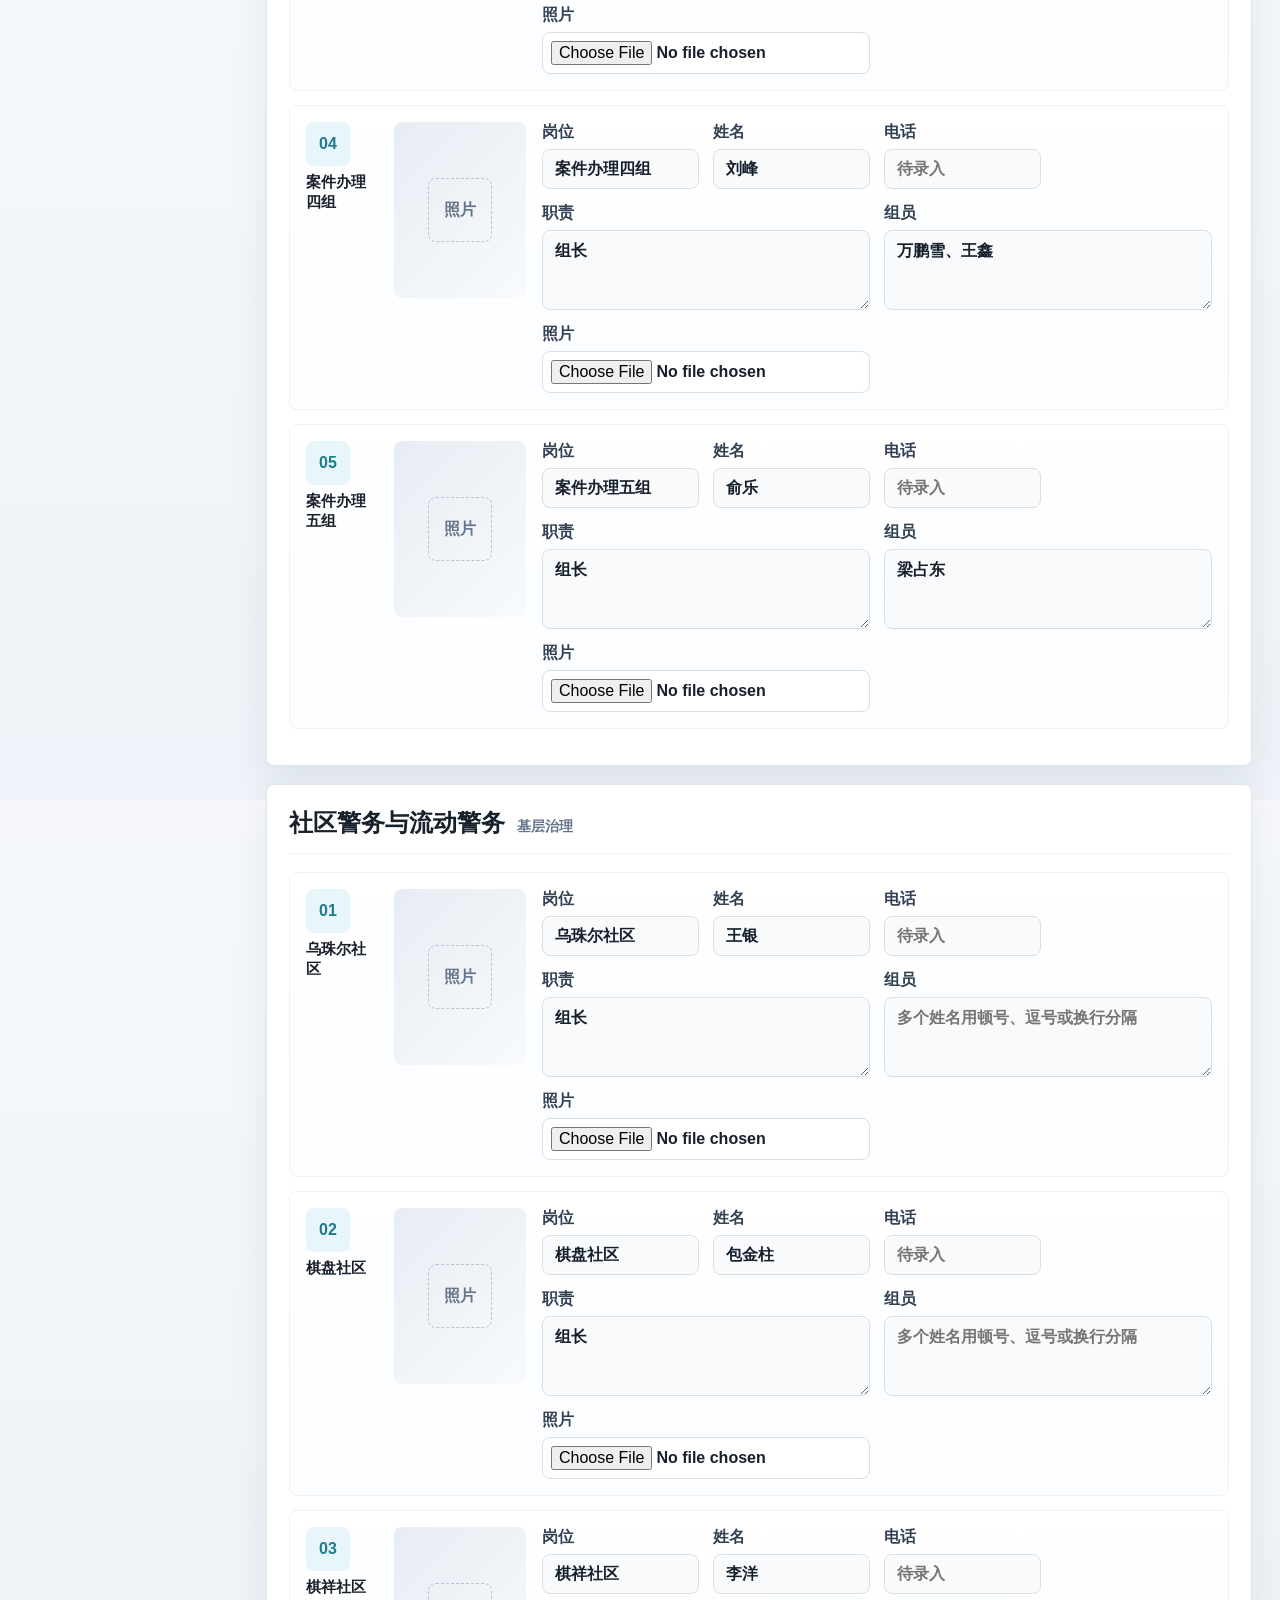
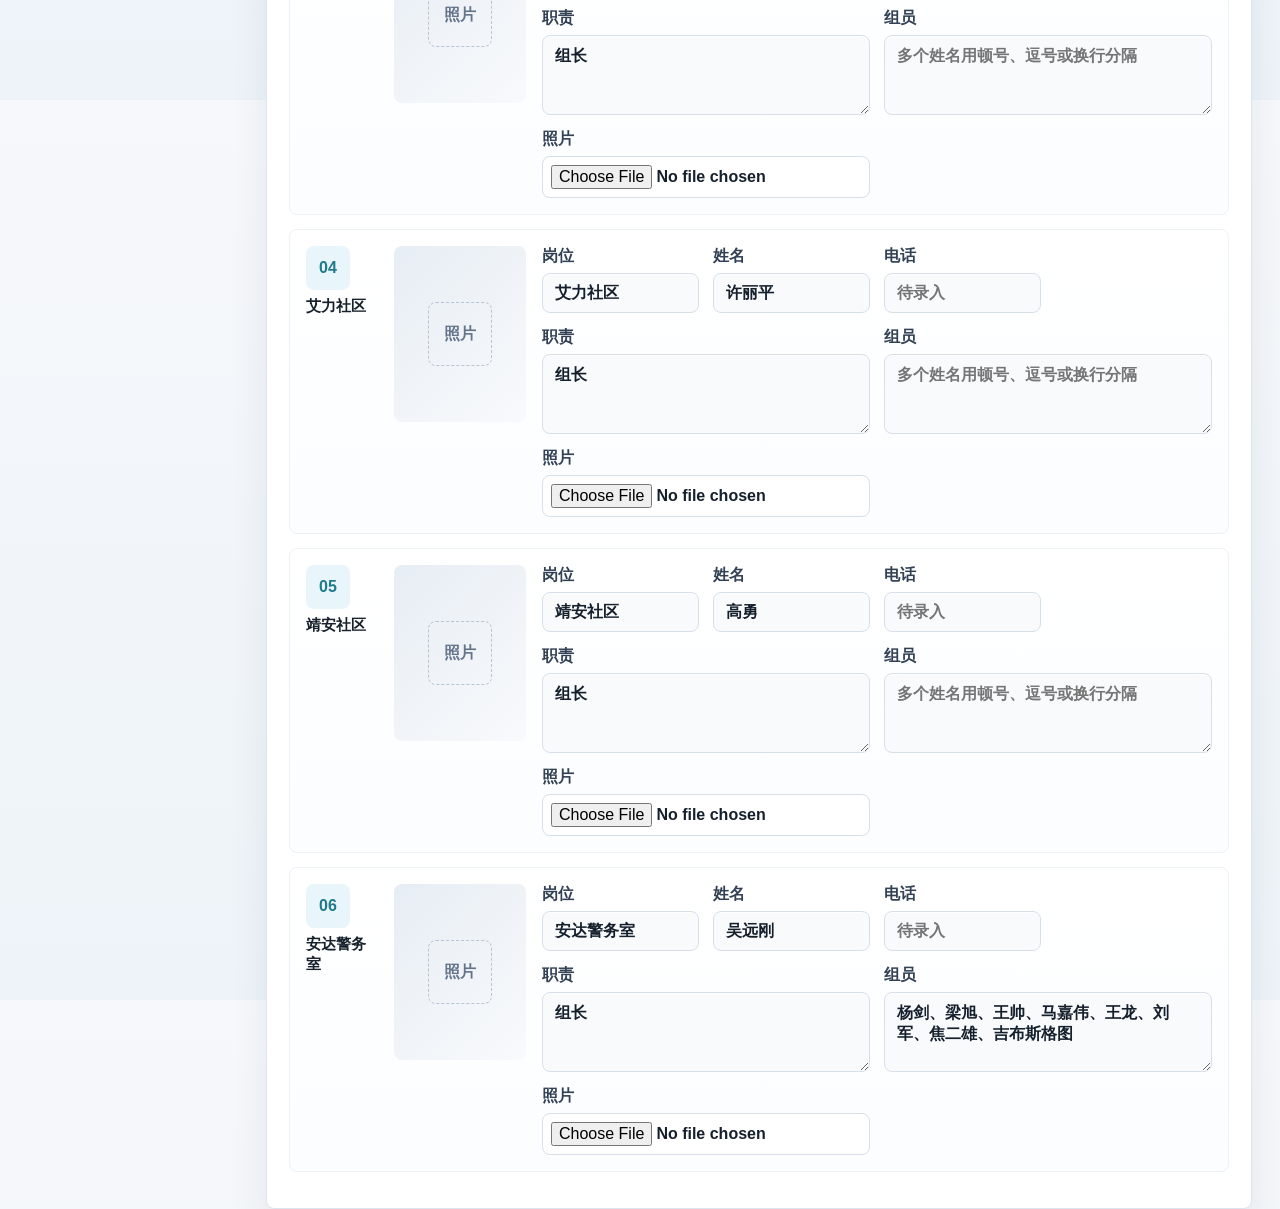
==== commit 34216e86: "Refine big screen paging and admin UI" ====
--- a/admin.html
+++ b/admin.html
@@ -17,8 +17,8 @@
       </header>
 
       <section class="admin-notice">
-        <strong>说明</strong>
-        <span>这是静态网页后台：可在当前浏览器保存预览，也可导出 `personnel-data.js` 文件，后续同步到线上后所有人才能看到。</span>
+        <strong>静态维护</strong>
+        <span>在这里录入人员、电话、职责和照片；先保存到本机预览，确认后导出数据文件用于线上同步。</span>
       </section>
 
       <section class="admin-toolbar">
@@ -27,7 +27,13 @@
         <button id="export-js" type="button">导出人员数据文件</button>
       </section>
 
-      <form id="admin-form" class="admin-form"></form>
+      <div class="admin-layout">
+        <aside class="admin-sidebar">
+          <p>岗位分组</p>
+          <nav id="admin-section-nav" class="admin-section-nav" aria-label="岗位分组"></nav>
+        </aside>
+        <form id="admin-form" class="admin-form"></form>
+      </div>
     </main>
 
     <script src="personnel-data.js"></script>
--- a/styles.css
+++ b/styles.css
@@ -159,7 +159,8 @@
 
 .stage[hidden],
 .director-panel[hidden],
-.scrim[hidden] {
+.scrim[hidden],
+.page-tabs[hidden] {
   display: none;
 }
 
@@ -1043,3 +1044,369 @@
   min-height: 80px;
   resize: vertical;
 }
+
+/* Three-page exhibition layout */
+.stage-intro,
+.stage-home,
+.stage-structure,
+.stage-map {
+  padding-bottom: 6.6%;
+}
+
+.intro-hero {
+  width: 68%;
+}
+
+.intro-hero h1 {
+  font-size: clamp(44px, 4.7vw, 88px);
+}
+
+.intro-board {
+  position: absolute;
+  left: 3.4%;
+  right: 3.4%;
+  bottom: 12.6%;
+  display: grid;
+  grid-template-columns: minmax(0, 1fr) 31%;
+  gap: 1.4vw;
+  min-height: 55%;
+  border: 1px solid rgba(255, 255, 255, 0.2);
+  border-radius: 8px;
+  padding: 1.65vw;
+  background:
+    linear-gradient(135deg, rgba(7, 20, 34, 0.74), rgba(7, 20, 34, 0.46)),
+    rgba(255, 255, 255, 0.08);
+  box-shadow: var(--shadow);
+  backdrop-filter: blur(14px);
+}
+
+.intro-board::before {
+  content: "";
+  position: absolute;
+  inset: 0;
+  pointer-events: none;
+  border-radius: inherit;
+  background:
+    linear-gradient(90deg, rgba(58, 201, 213, 0.16), transparent 42%),
+    linear-gradient(180deg, rgba(255, 255, 255, 0.08), transparent 46%);
+}
+
+.intro-main,
+.intro-side {
+  position: relative;
+  z-index: 1;
+}
+
+.intro-main h2 {
+  margin: 0 0 1vw;
+  font-size: clamp(28px, 2.35vw, 44px);
+  line-height: 1.15;
+}
+
+.intro-main p:not(.brief-eyebrow) {
+  margin: 0 0 0.82vw;
+  color: rgba(247, 251, 255, 0.86);
+  font-size: clamp(16px, 1.16vw, 22px);
+  line-height: 1.78;
+}
+
+.intro-side {
+  display: grid;
+  grid-template-rows: minmax(0, 1fr) auto;
+  gap: 1vw;
+}
+
+.intro-stats {
+  grid-template-columns: repeat(2, minmax(0, 1fr));
+  gap: 0.72vw;
+  margin: 0;
+}
+
+.intro-stats span {
+  padding: 0.75vw 0.6vw;
+}
+
+.page-next-button {
+  min-height: 4.2vw;
+  border: 1px solid rgba(216, 170, 69, 0.46);
+  border-radius: 8px;
+  background: linear-gradient(135deg, #e1b957, #b78325);
+  color: #101926;
+  font-size: clamp(18px, 1.25vw, 24px);
+  font-weight: 900;
+  box-shadow: 0 16px 38px rgba(0, 0, 0, 0.25);
+}
+
+.area-hero {
+  width: 64%;
+}
+
+.area-copy {
+  position: absolute;
+  top: 27%;
+  left: 3.4%;
+  width: 44%;
+  color: rgba(247, 251, 255, 0.78);
+  font-size: clamp(16px, 1.18vw, 22px);
+  line-height: 1.7;
+}
+
+.area-copy p {
+  margin: 0;
+}
+
+.page-tabs {
+  position: absolute;
+  left: 50%;
+  bottom: 2.7%;
+  z-index: 16;
+  display: grid;
+  grid-template-columns: repeat(3, minmax(8.2vw, auto)) minmax(5.2vw, auto);
+  gap: 0.55vw;
+  transform: translateX(-50%);
+  padding: 0.36vw;
+  border: 1px solid rgba(255, 255, 255, 0.16);
+  border-radius: 8px;
+  background: rgba(4, 13, 24, 0.55);
+  box-shadow: 0 18px 50px rgba(0, 0, 0, 0.24);
+  backdrop-filter: blur(14px);
+}
+
+.page-tab {
+  display: flex;
+  align-items: center;
+  justify-content: center;
+  gap: 0.42vw;
+  min-height: 2.85vw;
+  border: 1px solid transparent;
+  border-radius: 8px;
+  padding: 0 0.9vw;
+  background: transparent;
+  color: rgba(247, 251, 255, 0.74);
+  font-size: clamp(13px, 0.94vw, 18px);
+  font-weight: 900;
+}
+
+.page-tab span {
+  color: var(--gold);
+  font-size: 0.82em;
+}
+
+.page-tab.is-active,
+.page-tab:hover,
+.page-tab:focus {
+  border-color: rgba(255, 255, 255, 0.22);
+  background: rgba(255, 255, 255, 0.14);
+  color: #fff;
+  outline: none;
+}
+
+.page-tab--admin {
+  color: rgba(216, 226, 238, 0.66);
+}
+
+.map-layout,
+.structure-layout {
+  height: 78%;
+}
+
+.stage-map .page-tabs {
+  display: none;
+}
+
+/* Admin redesign */
+.admin-body {
+  color-scheme: light;
+  background:
+    linear-gradient(180deg, #f6f8fb 0%, #edf3f8 100%);
+}
+
+.admin-shell {
+  width: min(1360px, calc(100vw - 56px));
+}
+
+.admin-header {
+  position: sticky;
+  top: 0;
+  z-index: 5;
+  margin: 0 -12px 18px;
+  padding: 18px 12px 14px;
+  background: rgba(246, 248, 251, 0.88);
+  backdrop-filter: blur(12px);
+}
+
+.admin-header h1 {
+  font-size: 38px;
+  letter-spacing: 0;
+}
+
+.admin-header p {
+  color: #1f7a8c;
+}
+
+.admin-header a,
+.admin-toolbar button {
+  border-color: #d7e0ea;
+  background: #ffffff;
+  box-shadow: 0 8px 22px rgba(26, 43, 61, 0.08);
+}
+
+.admin-toolbar button:first-child {
+  border-color: #256d85;
+  background: #174d63;
+  color: #fff;
+}
+
+.admin-notice {
+  border-color: #d9e8ef;
+  background: linear-gradient(90deg, #e8f6fb, #f6fbfd);
+}
+
+.admin-layout {
+  display: grid;
+  grid-template-columns: 220px minmax(0, 1fr);
+  gap: 18px;
+  align-items: start;
+}
+
+.admin-sidebar {
+  position: sticky;
+  top: 112px;
+  border: 1px solid #dce5ee;
+  border-radius: 8px;
+  padding: 14px;
+  background: #fff;
+  box-shadow: 0 16px 38px rgba(28, 44, 62, 0.08);
+}
+
+.admin-sidebar p {
+  margin: 0 0 12px;
+  color: #475569;
+  font-weight: 900;
+}
+
+.admin-section-nav {
+  display: grid;
+  gap: 8px;
+}
+
+.admin-section-nav a {
+  display: flex;
+  align-items: center;
+  gap: 9px;
+  min-height: 42px;
+  border-radius: 8px;
+  padding: 0 10px;
+  color: #334155;
+  font-weight: 900;
+}
+
+.admin-section-nav a:hover,
+.admin-section-nav a:focus {
+  background: #eef6f8;
+  color: #174d63;
+  outline: none;
+}
+
+.admin-section-nav span {
+  color: #1f7a8c;
+  font-size: 12px;
+}
+
+.admin-section {
+  border-color: #dce5ee;
+  padding: 22px;
+  box-shadow: 0 16px 38px rgba(28, 44, 62, 0.08);
+  scroll-margin-top: 112px;
+}
+
+.admin-section h2 {
+  margin: 0 0 18px;
+  padding-bottom: 14px;
+  border-bottom: 1px solid #edf2f7;
+}
+
+.admin-person-card {
+  grid-template-columns: 72px 132px minmax(0, 1fr);
+  gap: 16px;
+  align-items: start;
+  border: 1px solid #edf2f7;
+  border-radius: 8px;
+  padding: 16px;
+  margin-bottom: 14px;
+  background: linear-gradient(180deg, #fff, #fbfdff);
+}
+
+.admin-card-head {
+  display: grid;
+  gap: 6px;
+  align-content: start;
+}
+
+.admin-card-head span {
+  display: grid;
+  place-items: center;
+  width: 44px;
+  height: 44px;
+  border-radius: 8px;
+  background: #e8f6fb;
+  color: #1f7a8c;
+  font-weight: 900;
+}
+
+.admin-card-head strong {
+  color: #17212b;
+  font-size: 15px;
+  line-height: 1.3;
+}
+
+.admin-photo-preview {
+  width: 132px;
+  background:
+    linear-gradient(135deg, #e7edf4, #f8fafc);
+  color: #64748b;
+}
+
+.admin-photo-preview span {
+  display: grid;
+  place-items: center;
+  width: 64px;
+  height: 64px;
+  border: 1px dashed #b7c4d1;
+  border-radius: 8px;
+}
+
+.admin-fields {
+  grid-template-columns: repeat(4, minmax(0, 1fr));
+  gap: 14px;
+}
+
+.admin-fields label {
+  color: #334155;
+}
+
+.admin-fields label:nth-child(4),
+.admin-fields label:nth-child(5),
+.admin-file-field {
+  grid-column: span 2;
+}
+
+.admin-fields input,
+.admin-fields textarea {
+  border-color: #d7e0ea;
+  background: #f8fafc;
+  color: #16202d;
+  box-shadow: inset 0 1px 0 rgba(255, 255, 255, 0.8);
+}
+
+.admin-fields input:focus,
+.admin-fields textarea:focus {
+  border-color: #1f7a8c;
+  background: #fff;
+  outline: 3px solid rgba(31, 122, 140, 0.14);
+}
+
+.admin-fields input[type="file"] {
+  padding: 8px;
+  background: #fff;
+}
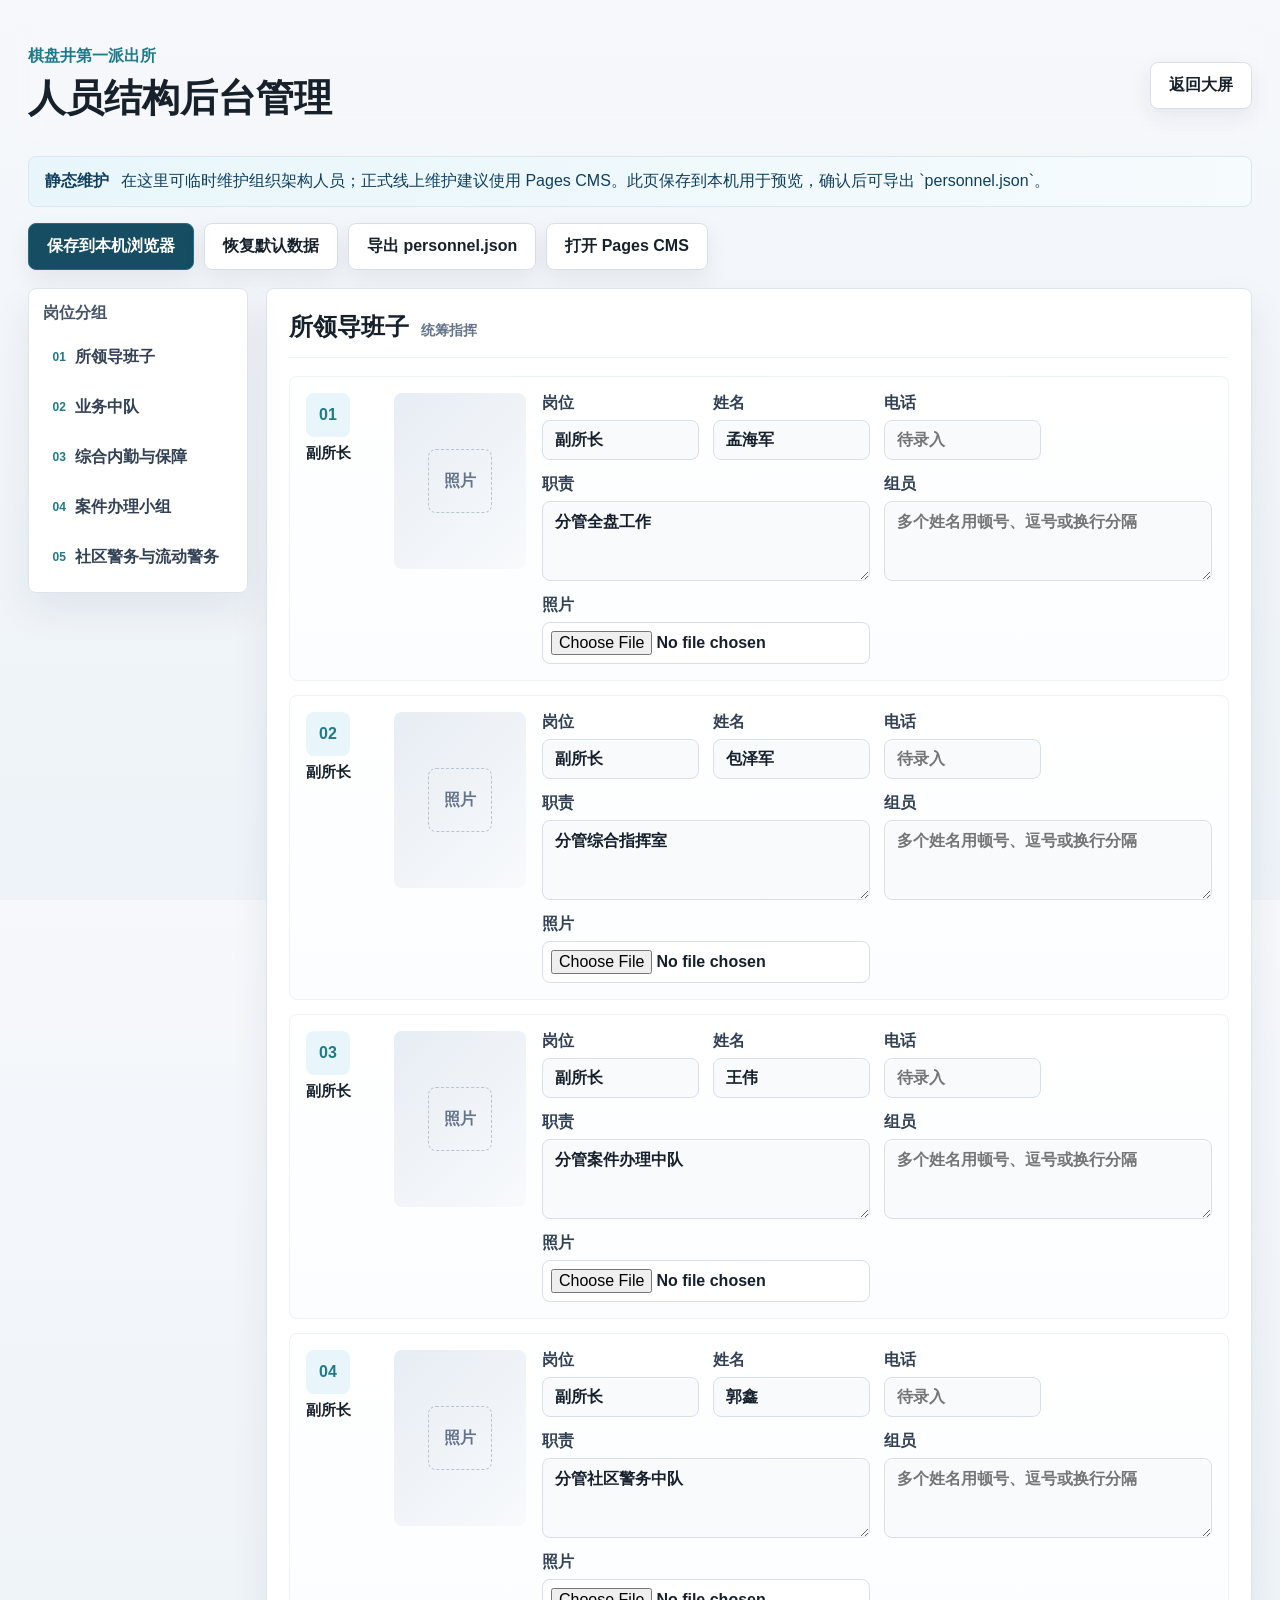
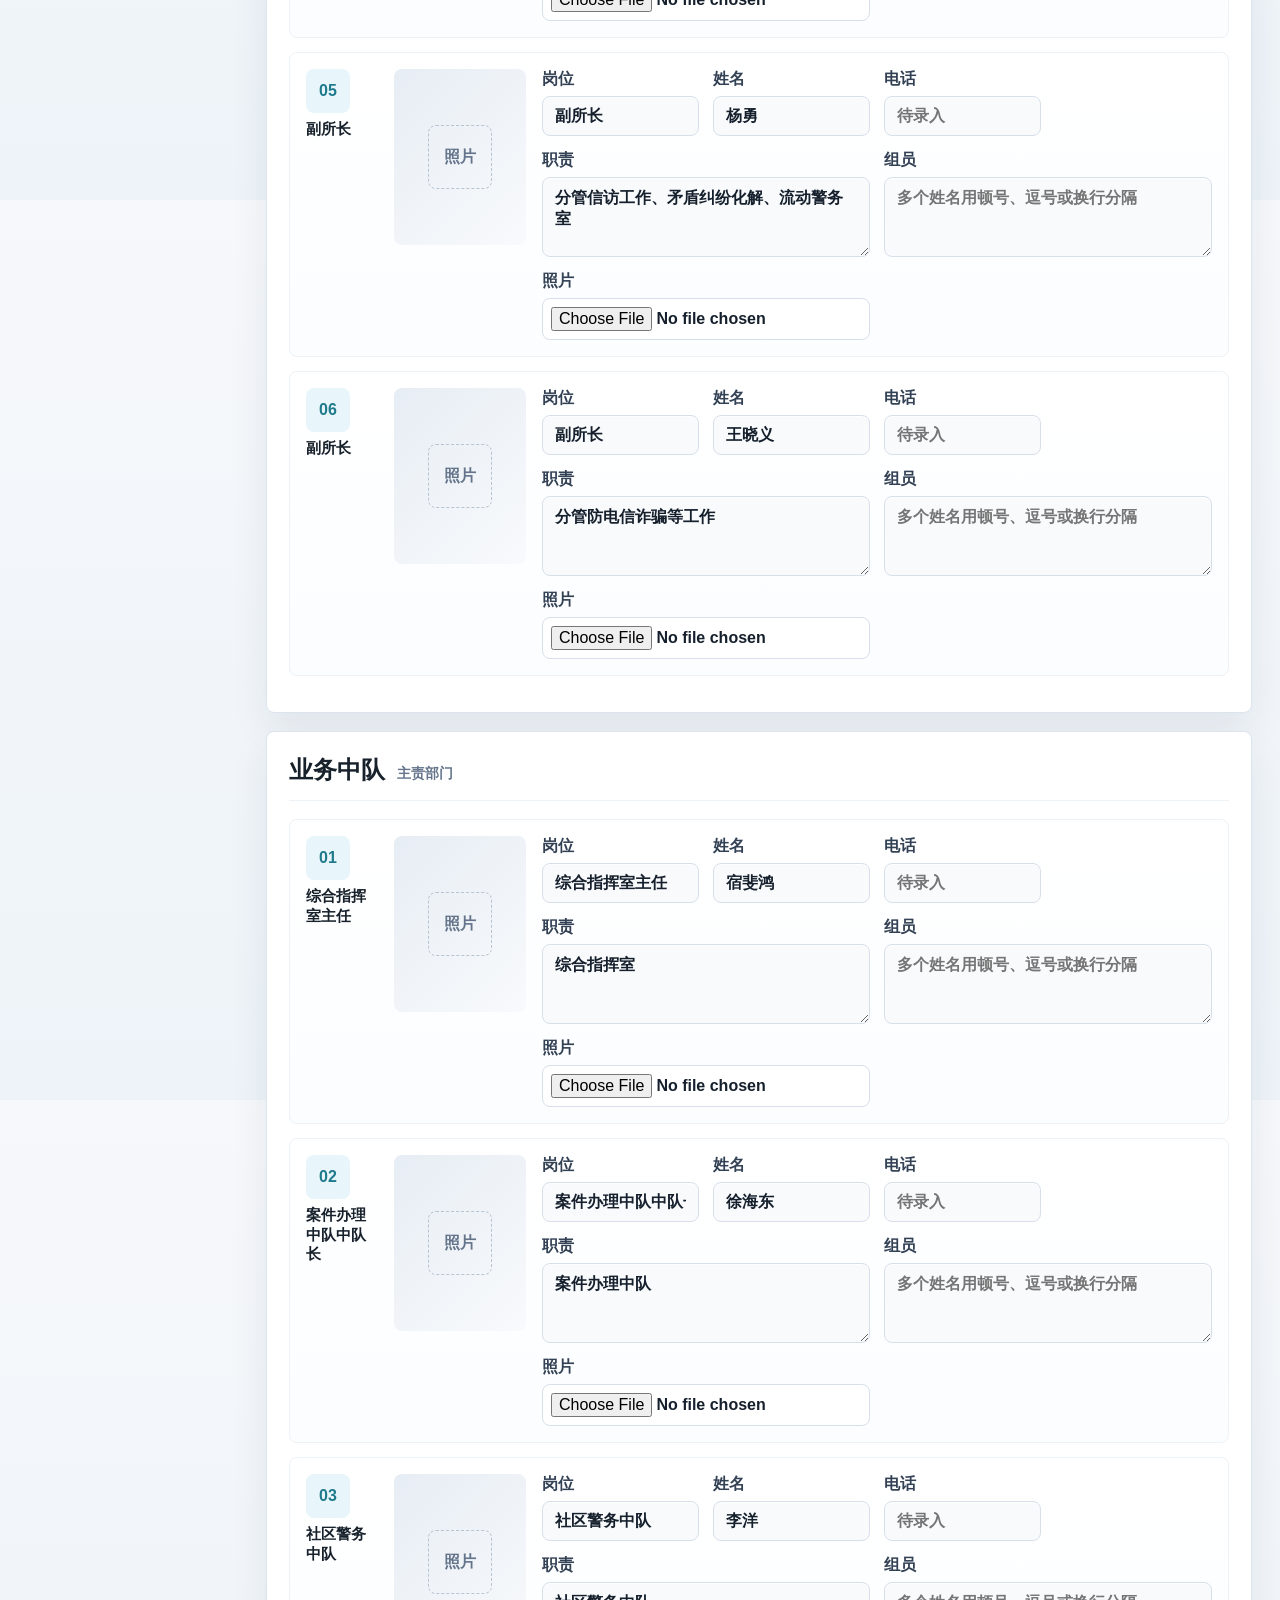
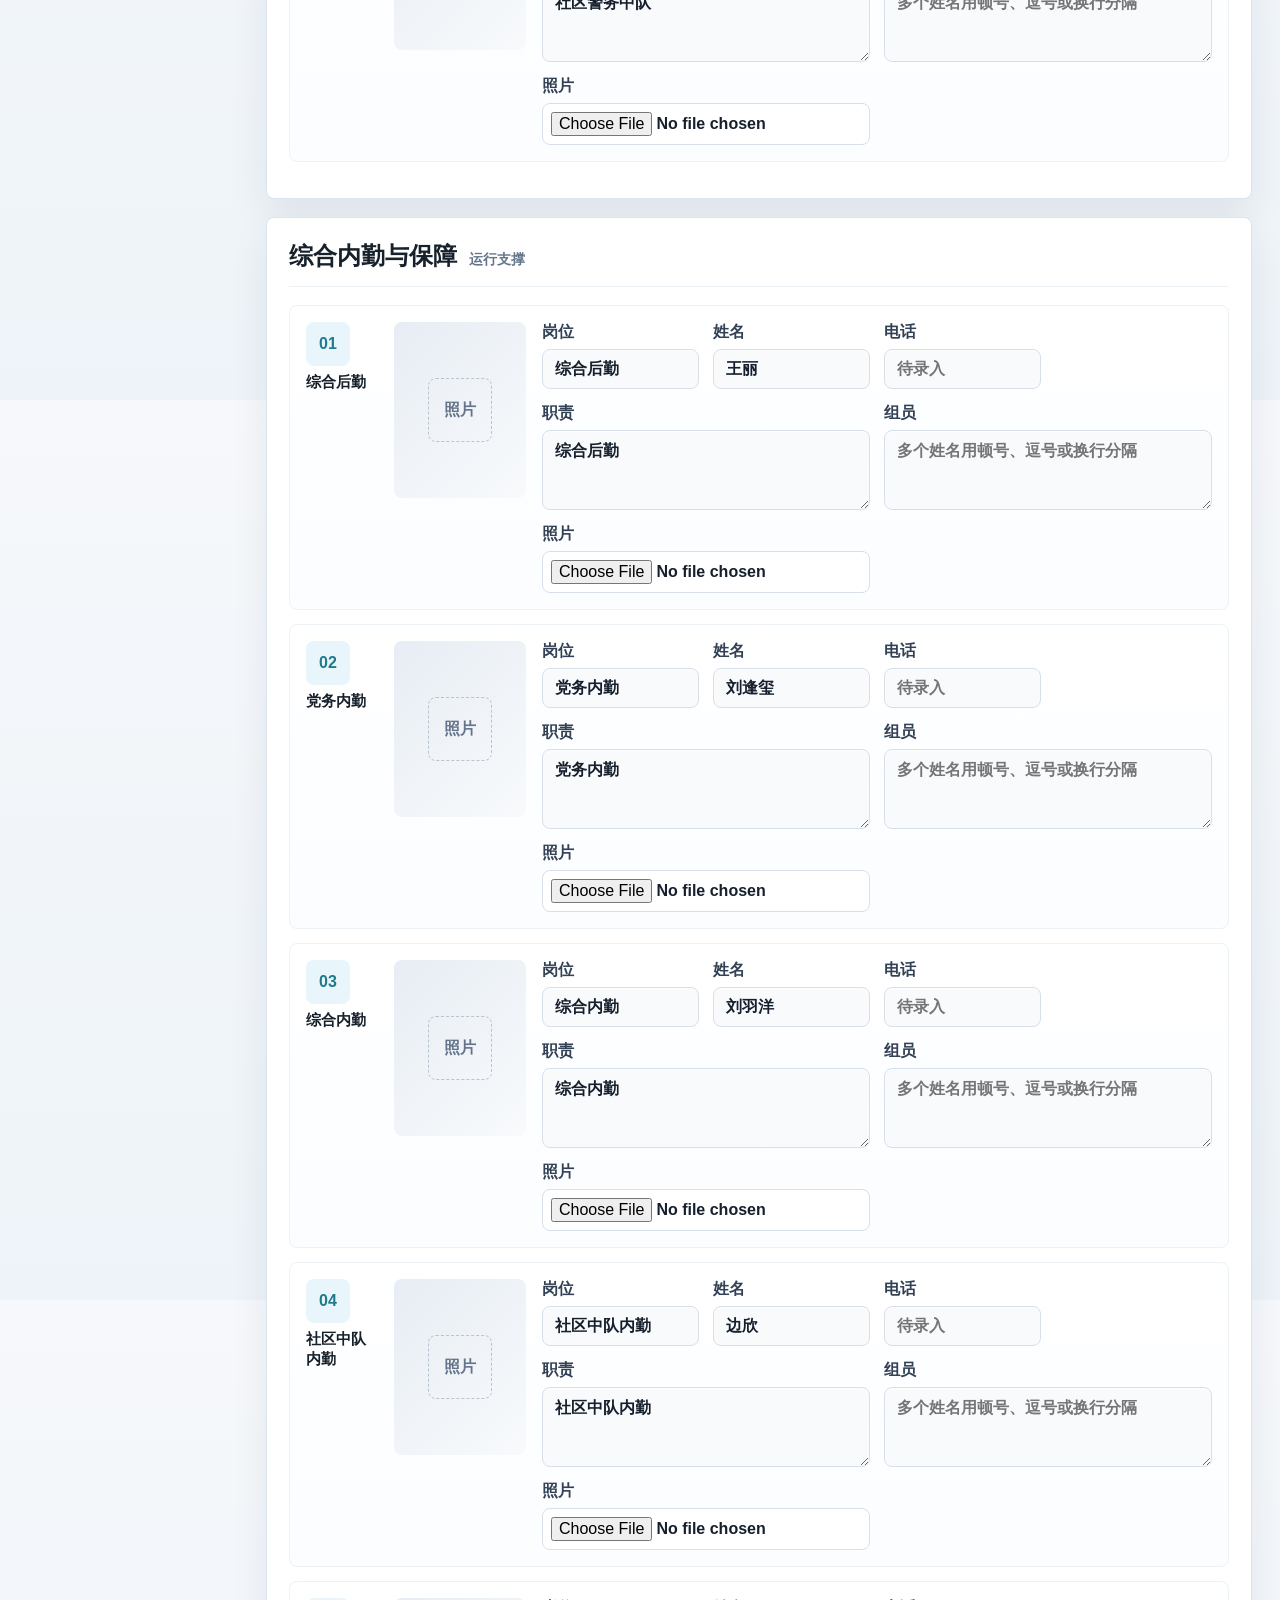
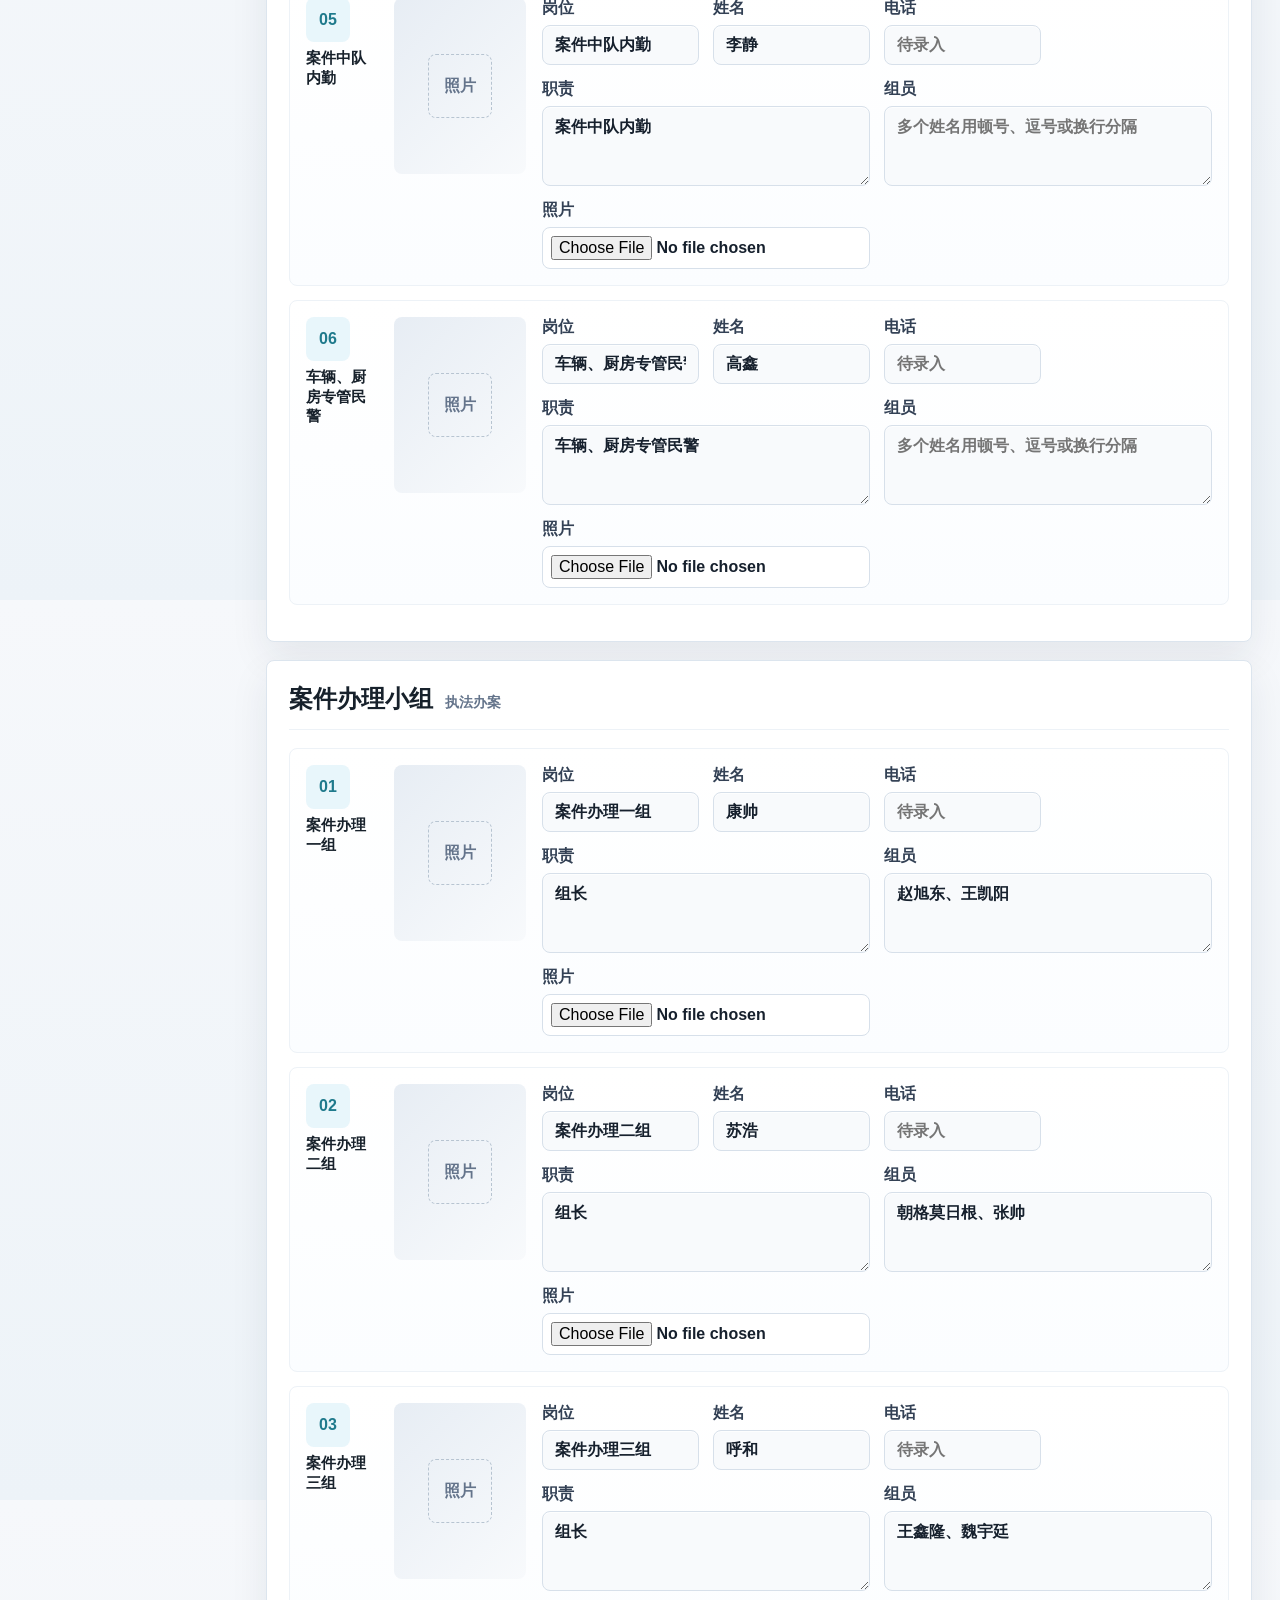
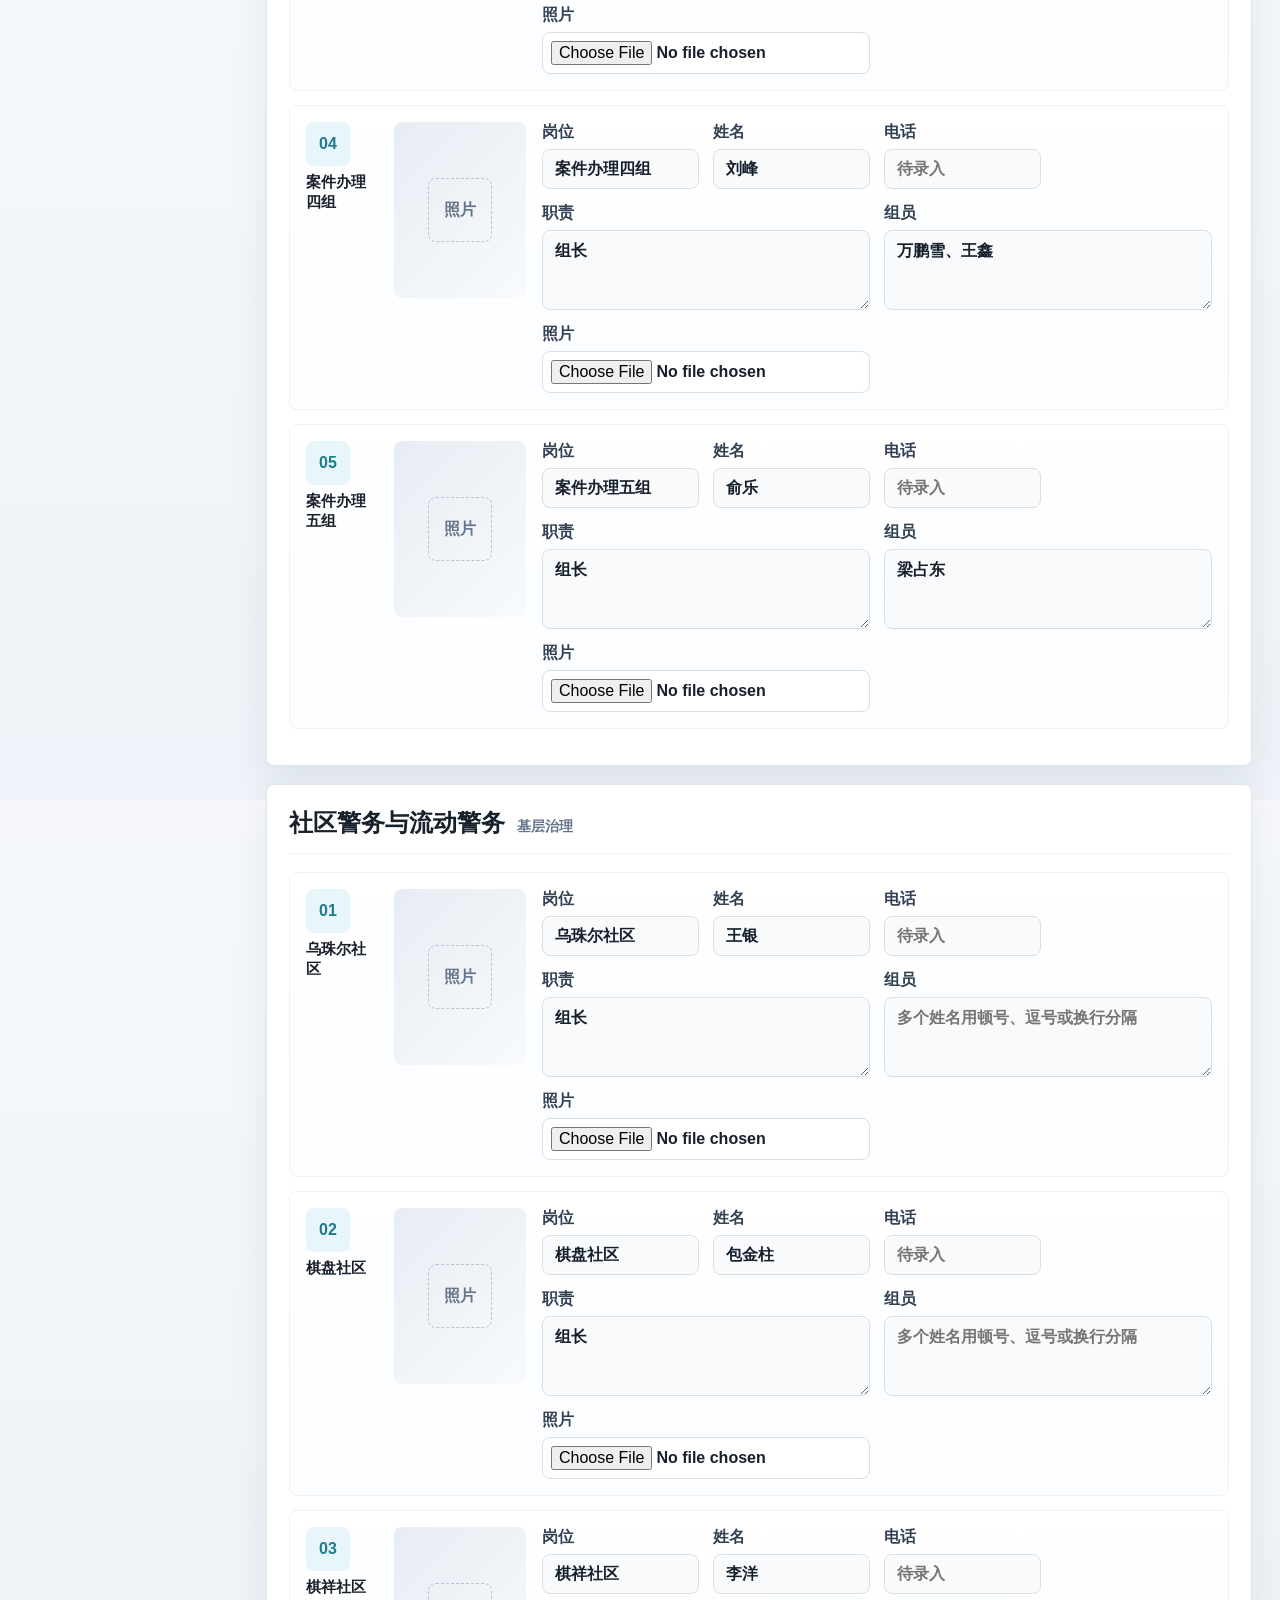
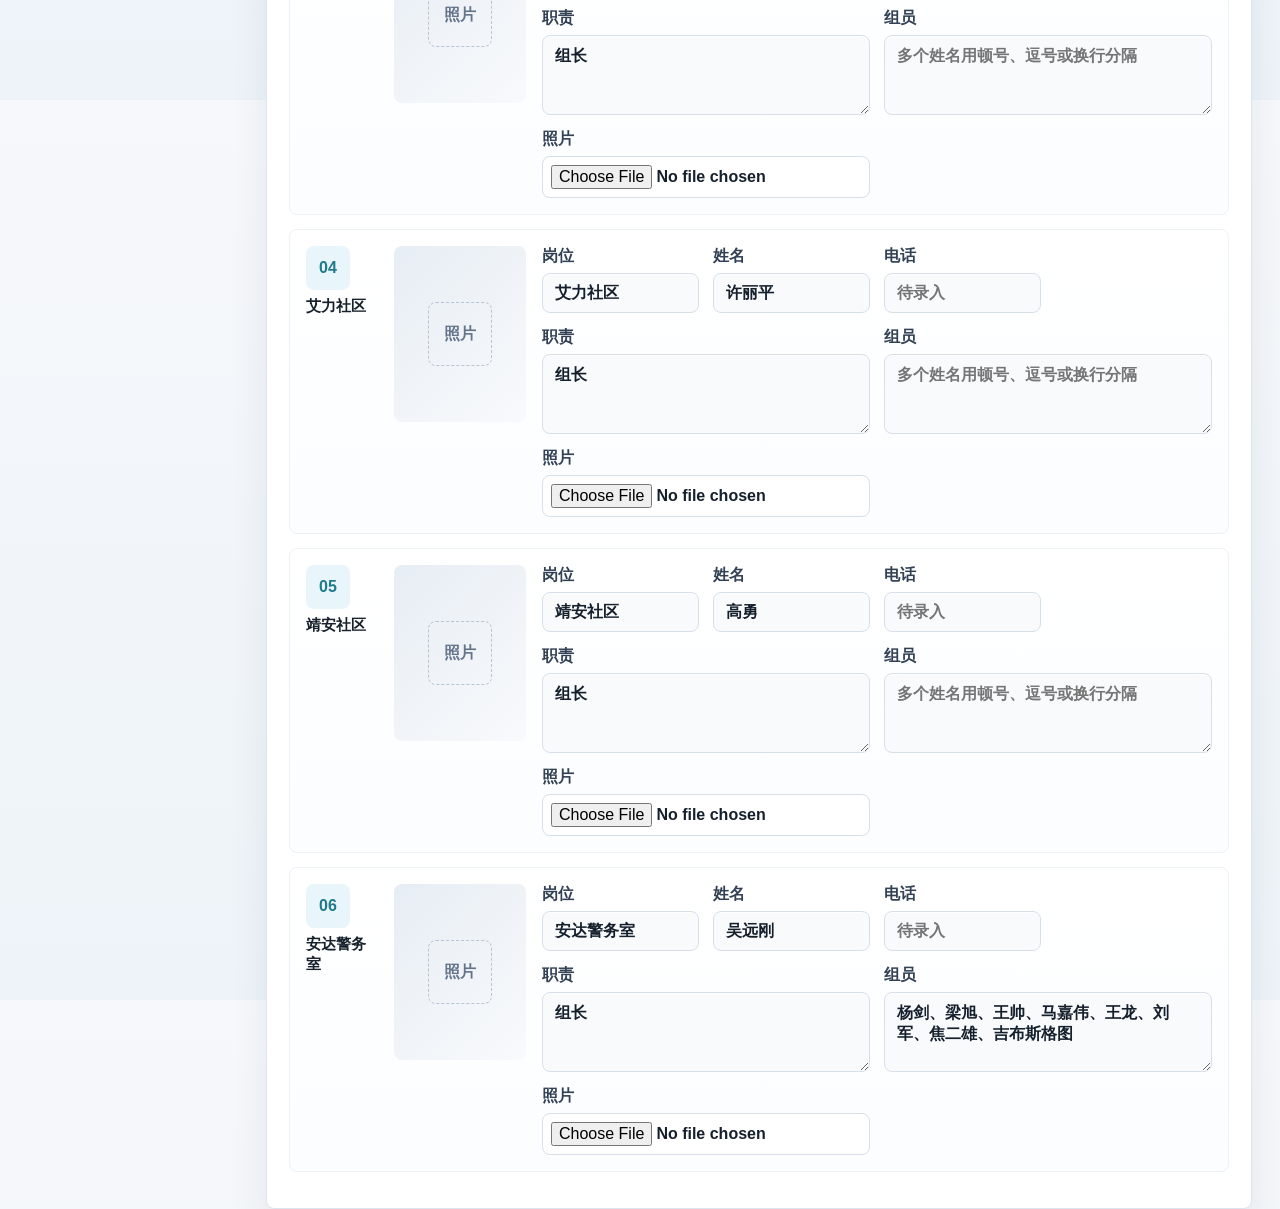
==== commit 681110ac: "Add Pages CMS editable content setup" ====
--- a/admin.html
+++ b/admin.html
@@ -18,13 +18,14 @@
 
       <section class="admin-notice">
         <strong>静态维护</strong>
-        <span>在这里录入人员、电话、职责和照片；先保存到本机预览，确认后导出数据文件用于线上同步。</span>
+        <span>在这里可临时维护组织架构人员；正式线上维护建议使用 Pages CMS。此页保存到本机用于预览，确认后可导出 `personnel.json`。</span>
       </section>
 
       <section class="admin-toolbar">
         <button id="save-local" type="button">保存到本机浏览器</button>
         <button id="reset-local" type="button">恢复默认数据</button>
-        <button id="export-js" type="button">导出人员数据文件</button>
+        <button id="export-js" type="button">导出 personnel.json</button>
+        <a href="https://app.pagescms.org" target="_blank" rel="noopener">打开 Pages CMS</a>
       </section>
 
       <div class="admin-layout">
--- a/styles.css
+++ b/styles.css
@@ -937,7 +937,8 @@
 }
 
 .admin-header a,
-.admin-toolbar button {
+.admin-toolbar button,
+.admin-toolbar a {
   border: 1px solid #cbd5e1;
   border-radius: 8px;
   background: #fff;
@@ -963,6 +964,11 @@
   flex-wrap: wrap;
   gap: 10px;
   margin-bottom: 18px;
+}
+
+.admin-toolbar a {
+  display: inline-flex;
+  align-items: center;
 }
 
 .admin-form {
@@ -1245,7 +1251,8 @@
 }
 
 .admin-header a,
-.admin-toolbar button {
+.admin-toolbar button,
+.admin-toolbar a {
   border-color: #d7e0ea;
   background: #ffffff;
   box-shadow: 0 8px 22px rgba(26, 43, 61, 0.08);
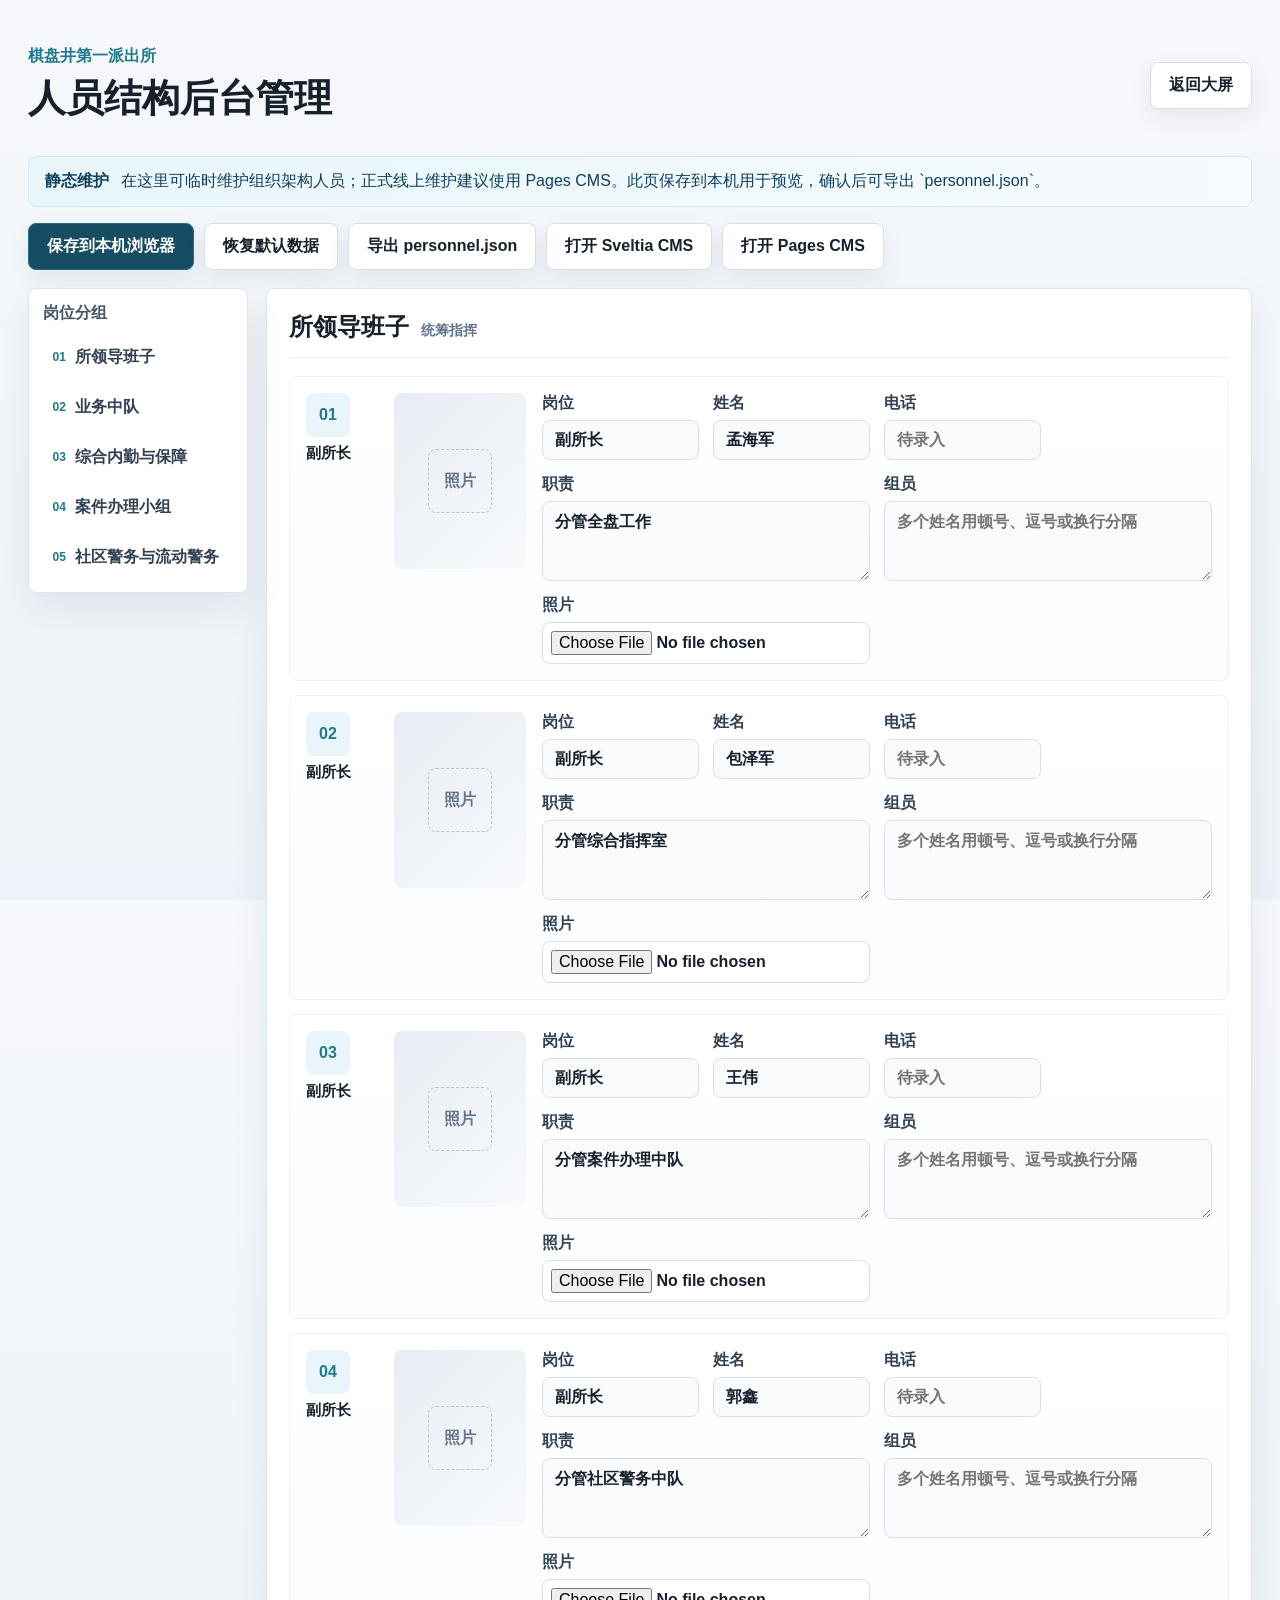
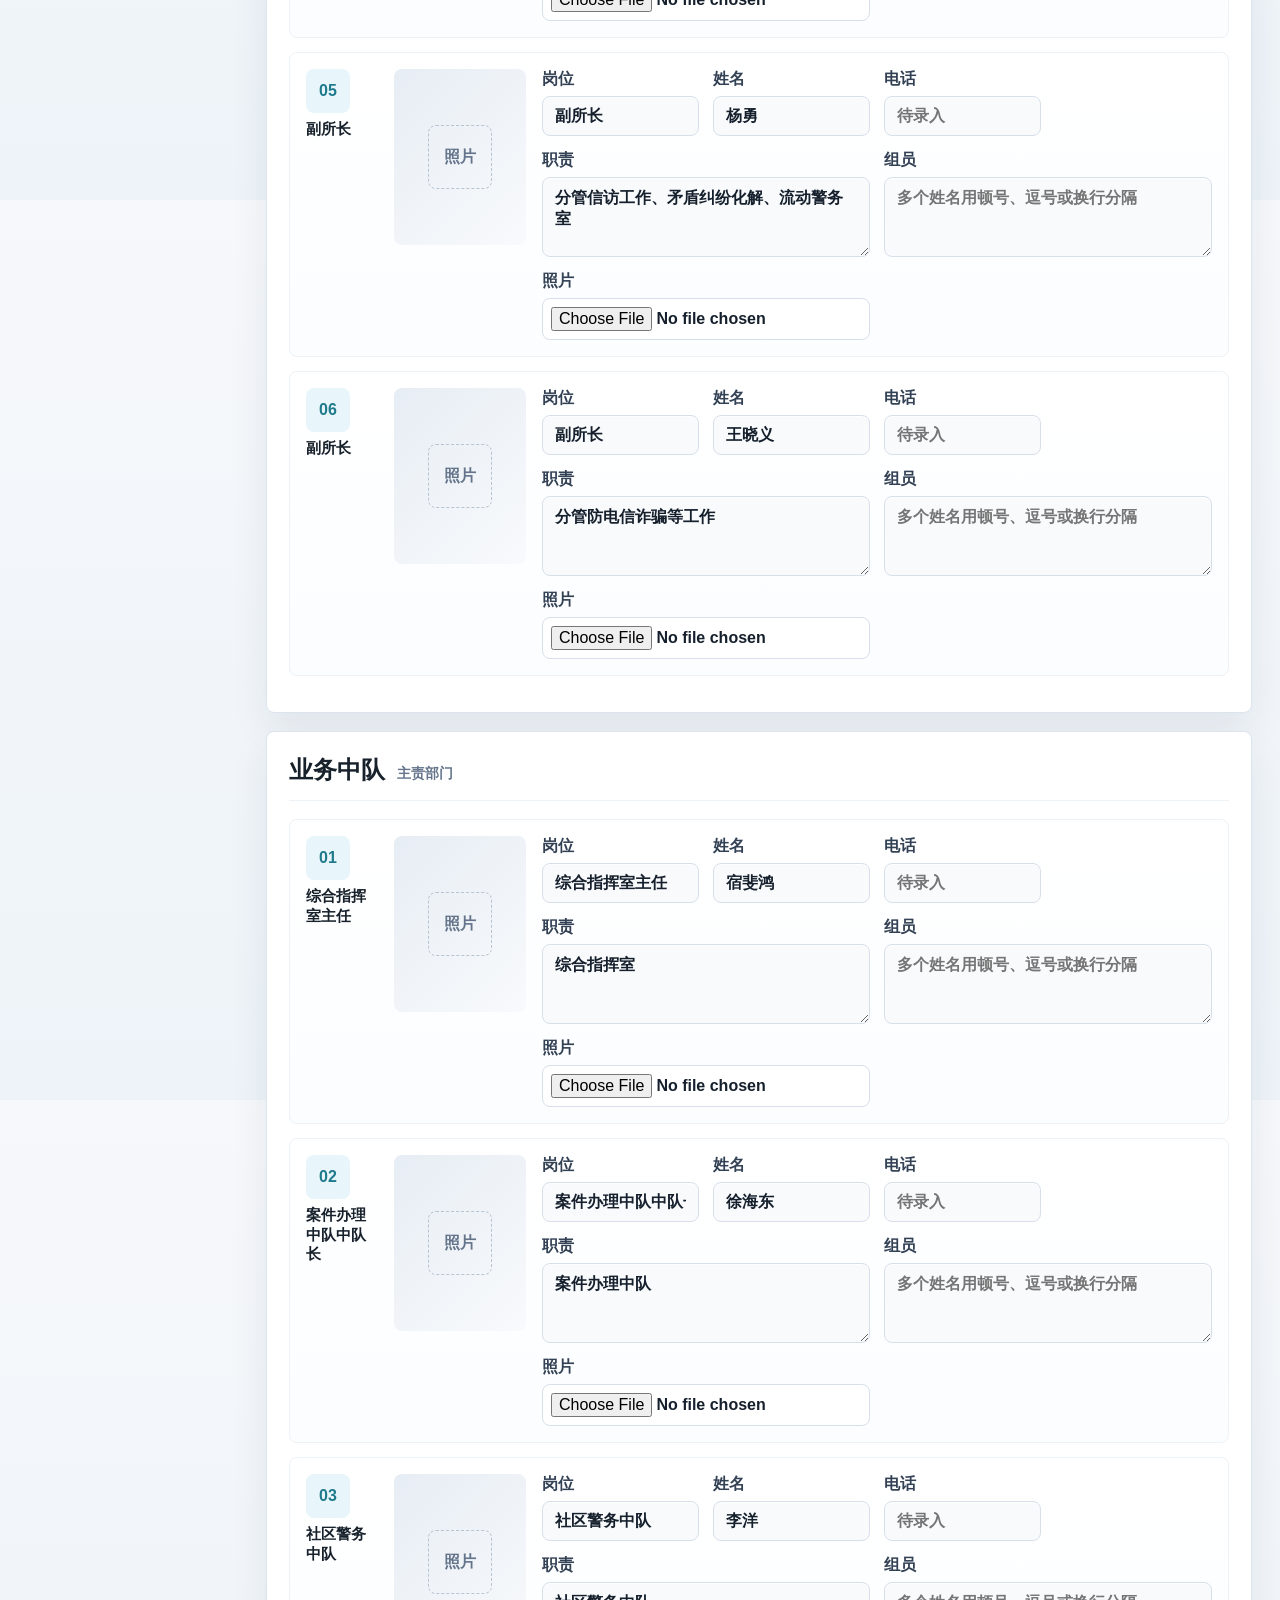
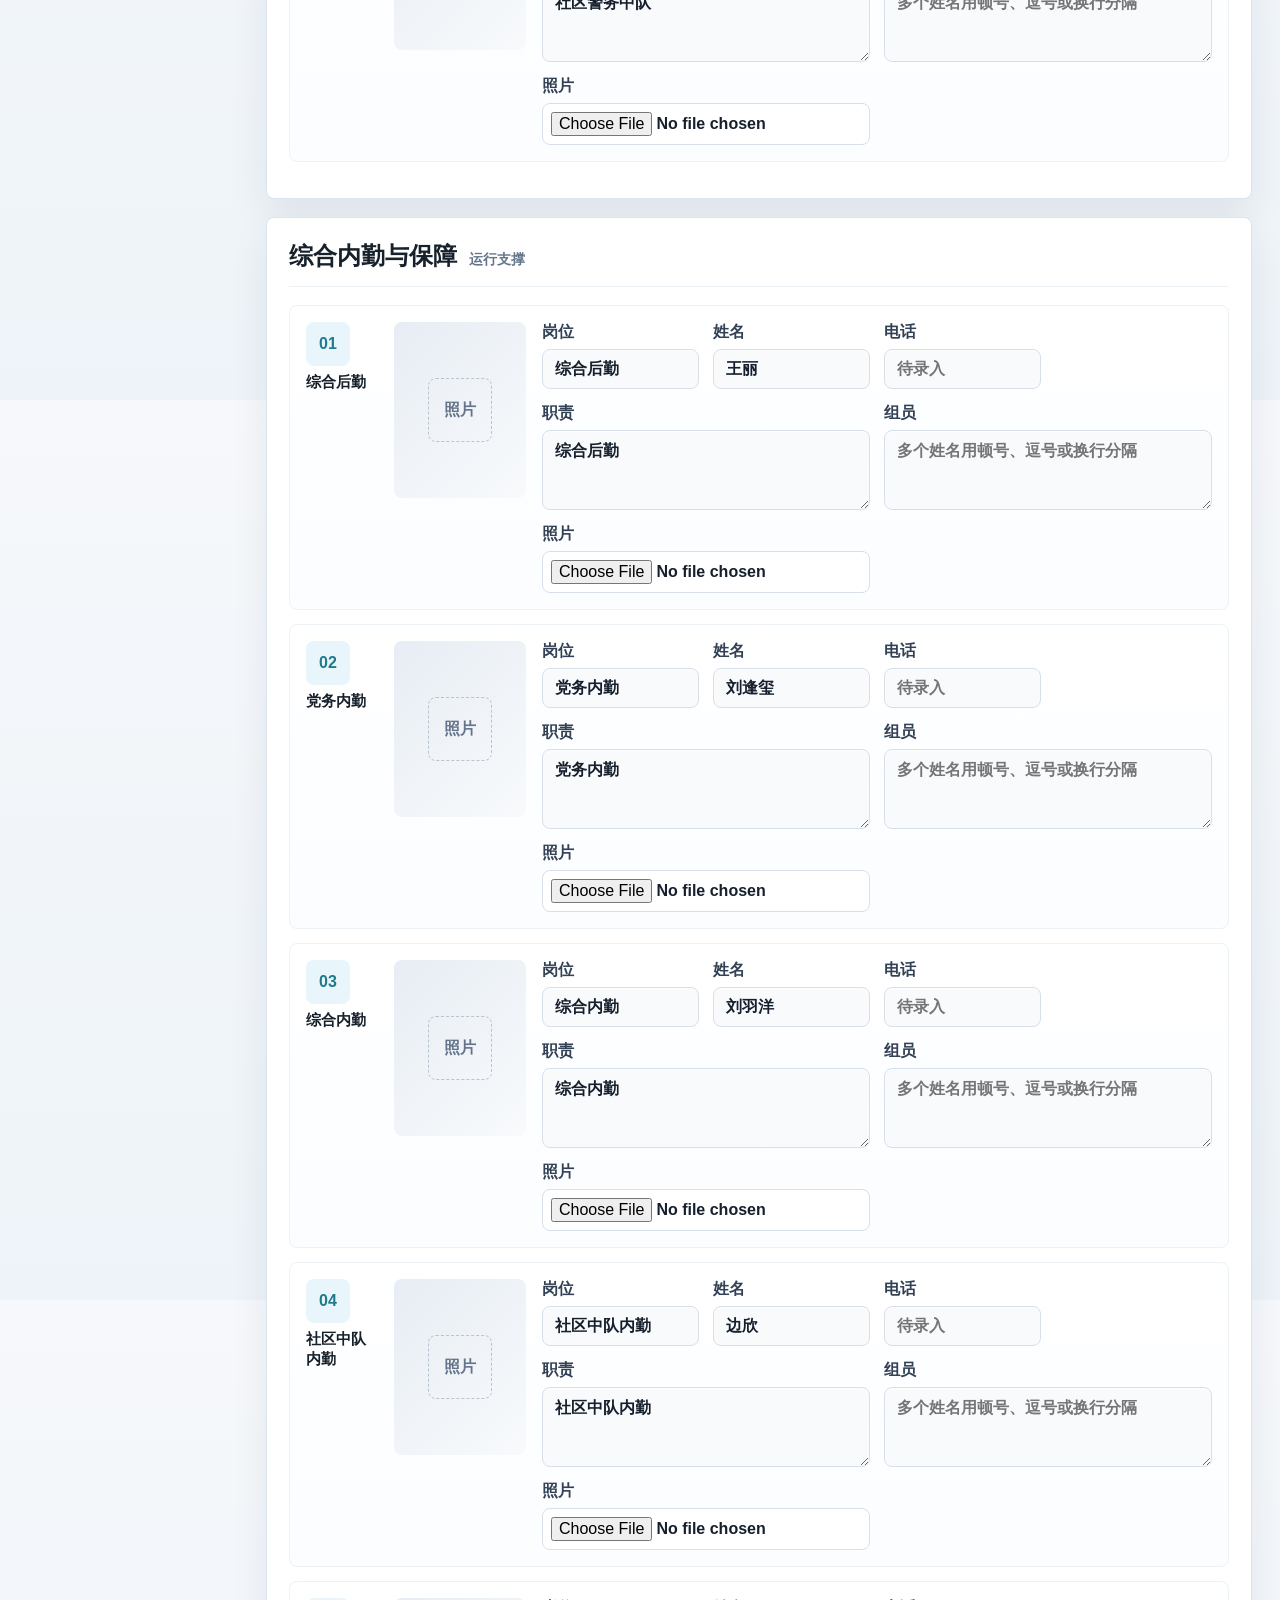
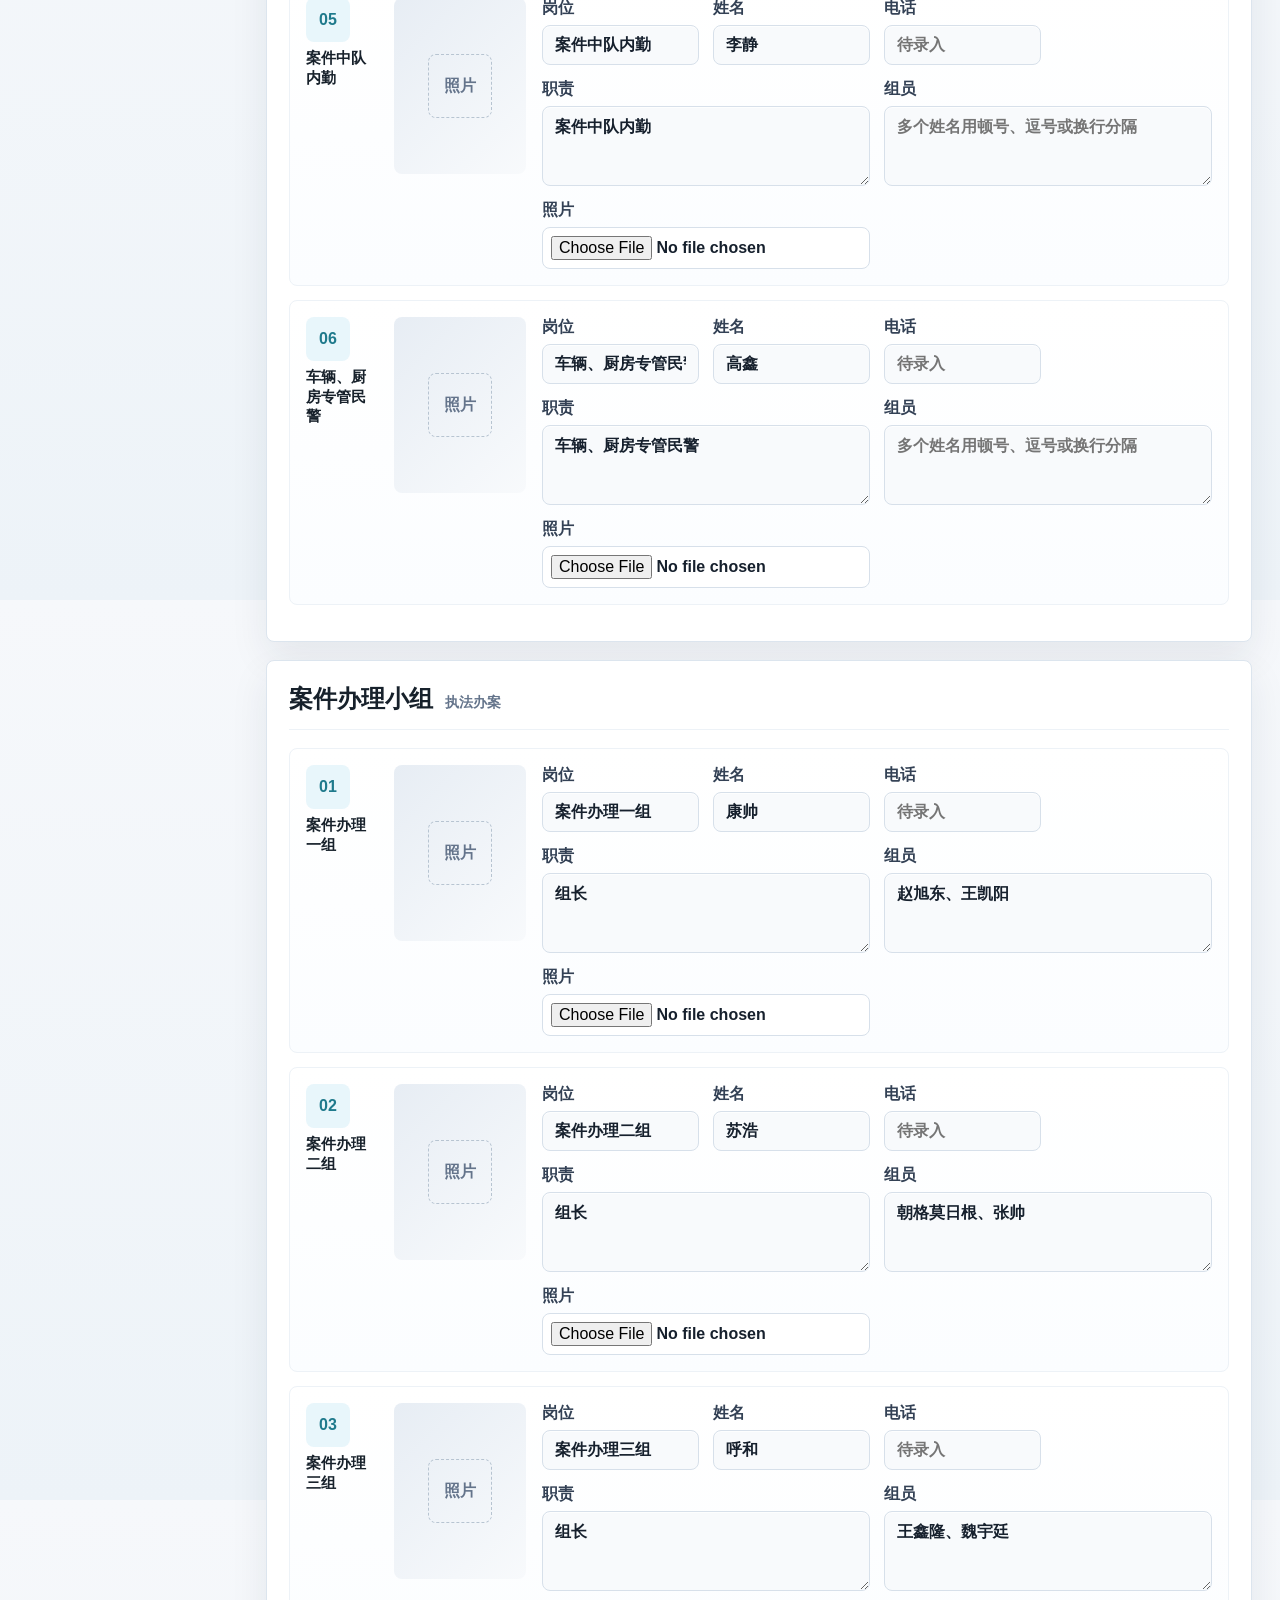
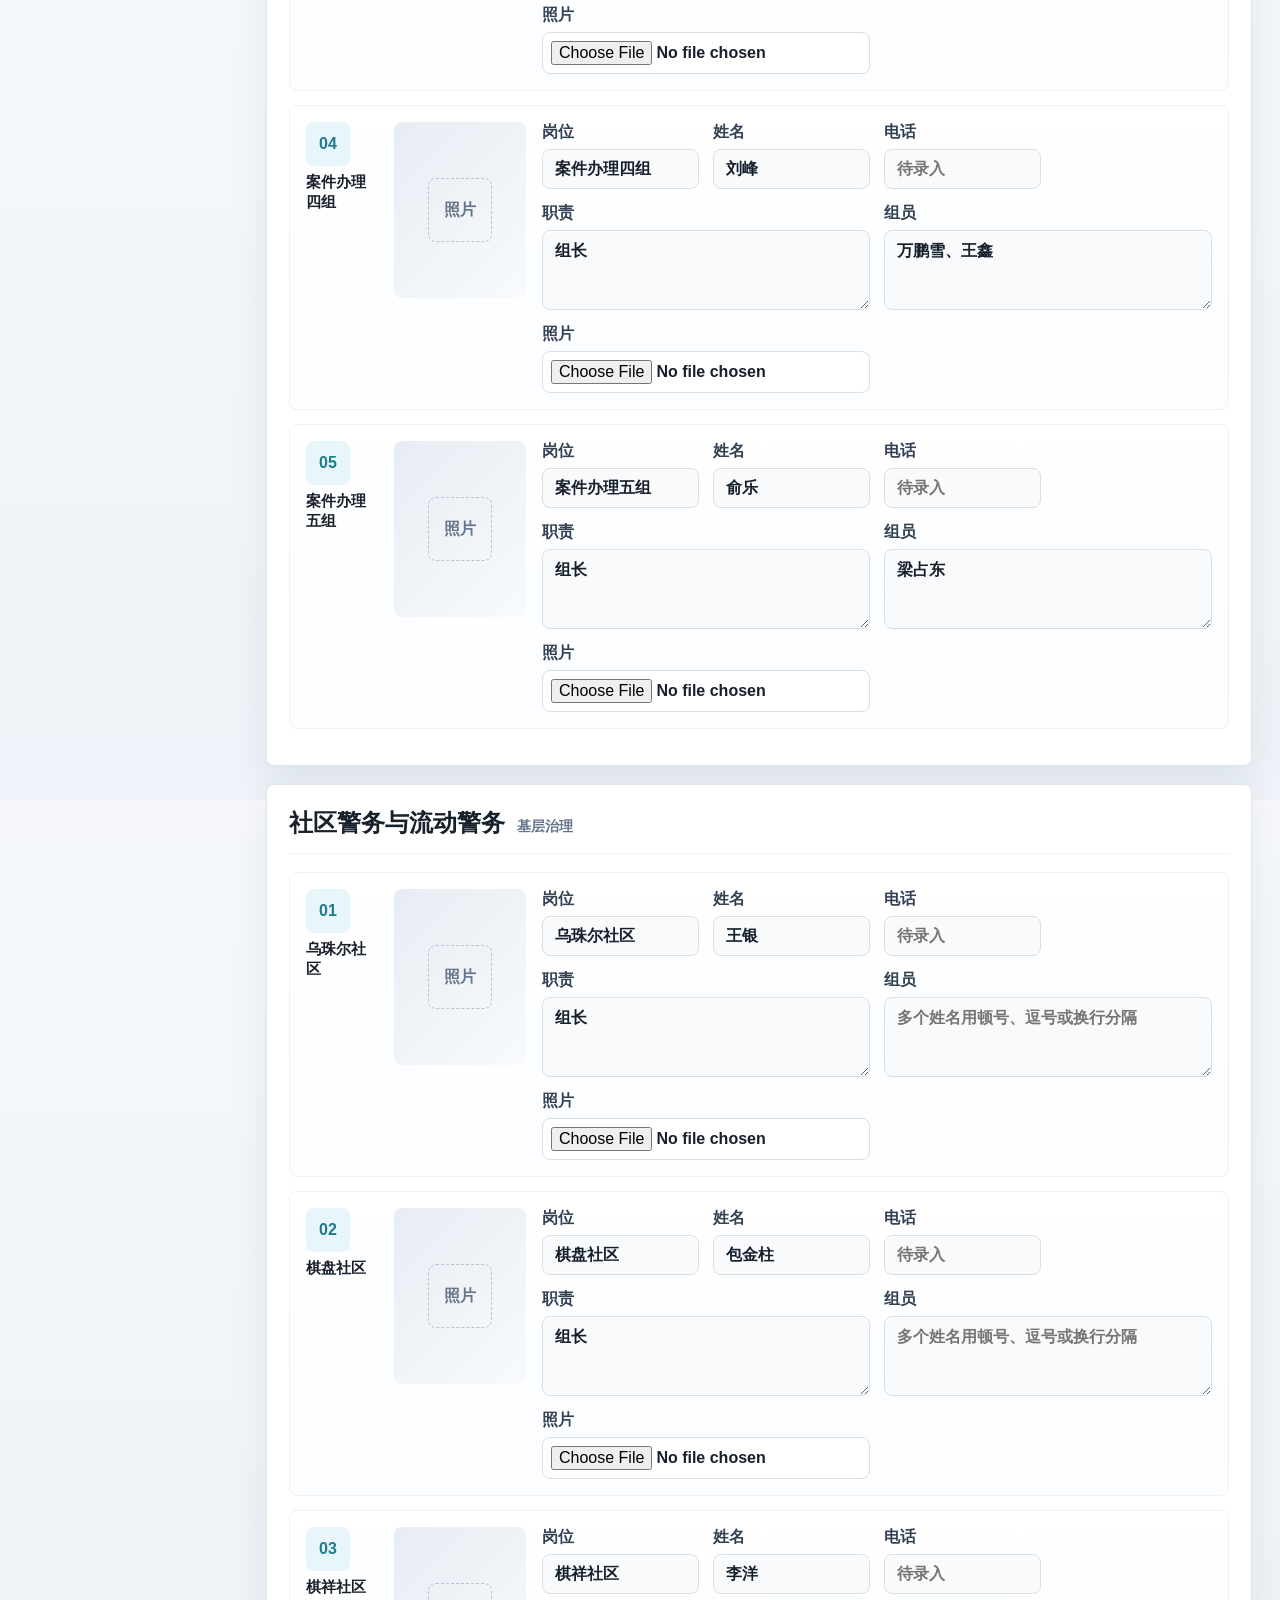
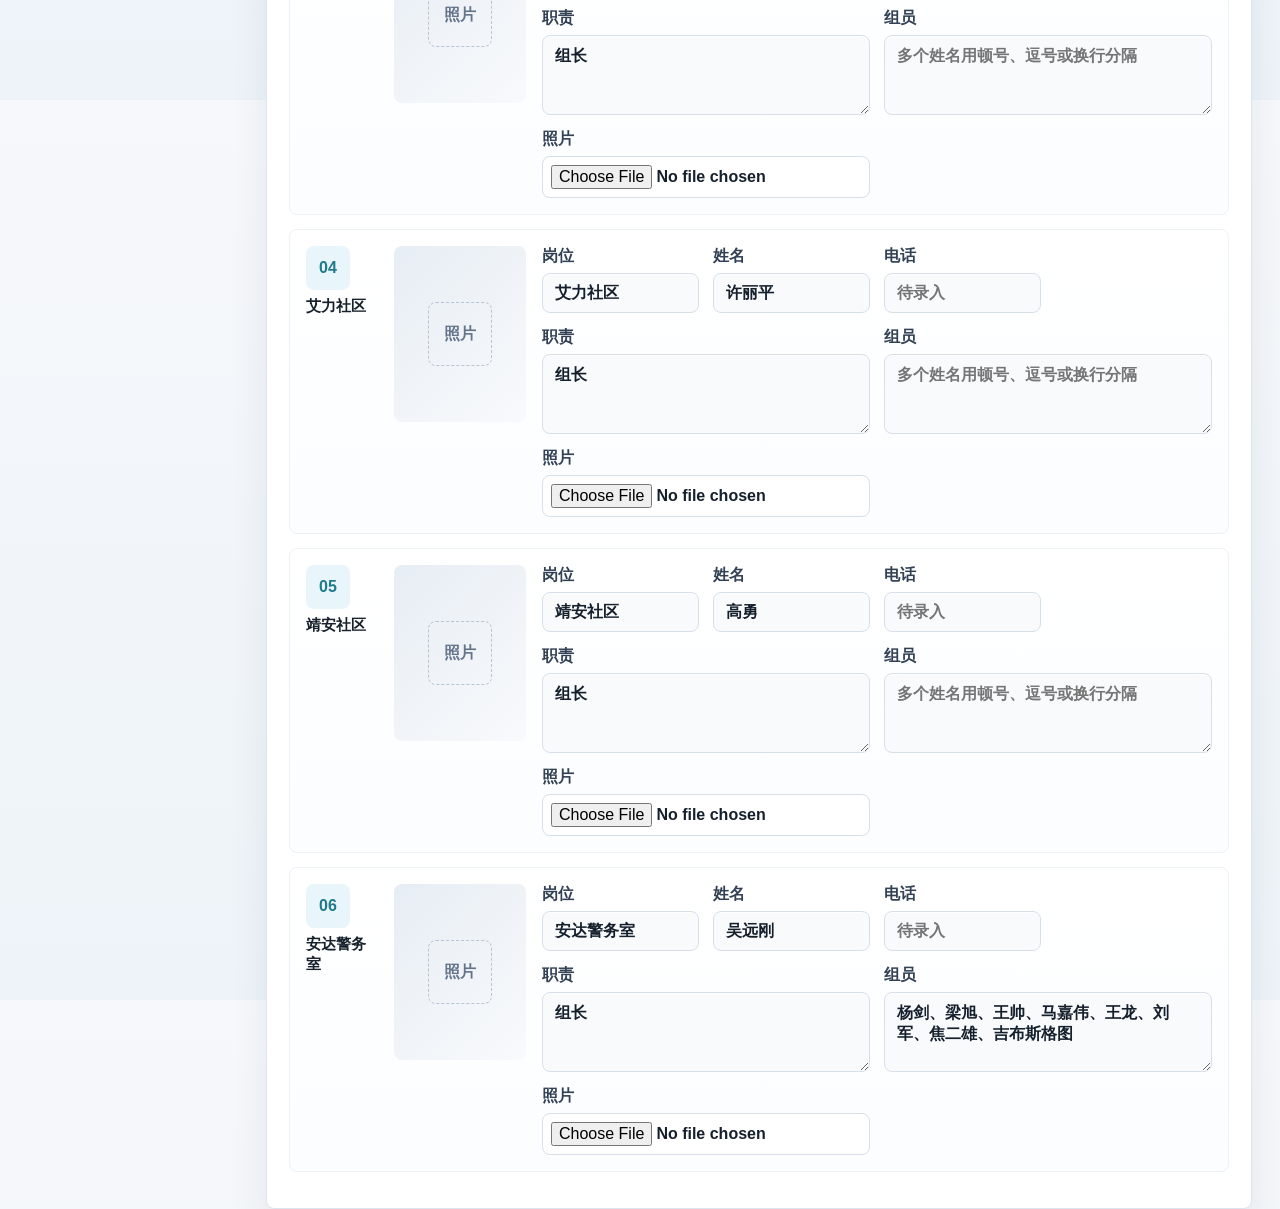
==== commit 5d35e5d2: "Add Sveltia CMS trial admin" ====
--- a/admin.html
+++ b/admin.html
@@ -25,6 +25,7 @@
         <button id="save-local" type="button">保存到本机浏览器</button>
         <button id="reset-local" type="button">恢复默认数据</button>
         <button id="export-js" type="button">导出 personnel.json</button>
+        <a href="sveltia/" target="_blank" rel="noopener">打开 Sveltia CMS</a>
         <a href="https://app.pagescms.org" target="_blank" rel="noopener">打开 Pages CMS</a>
       </section>
 
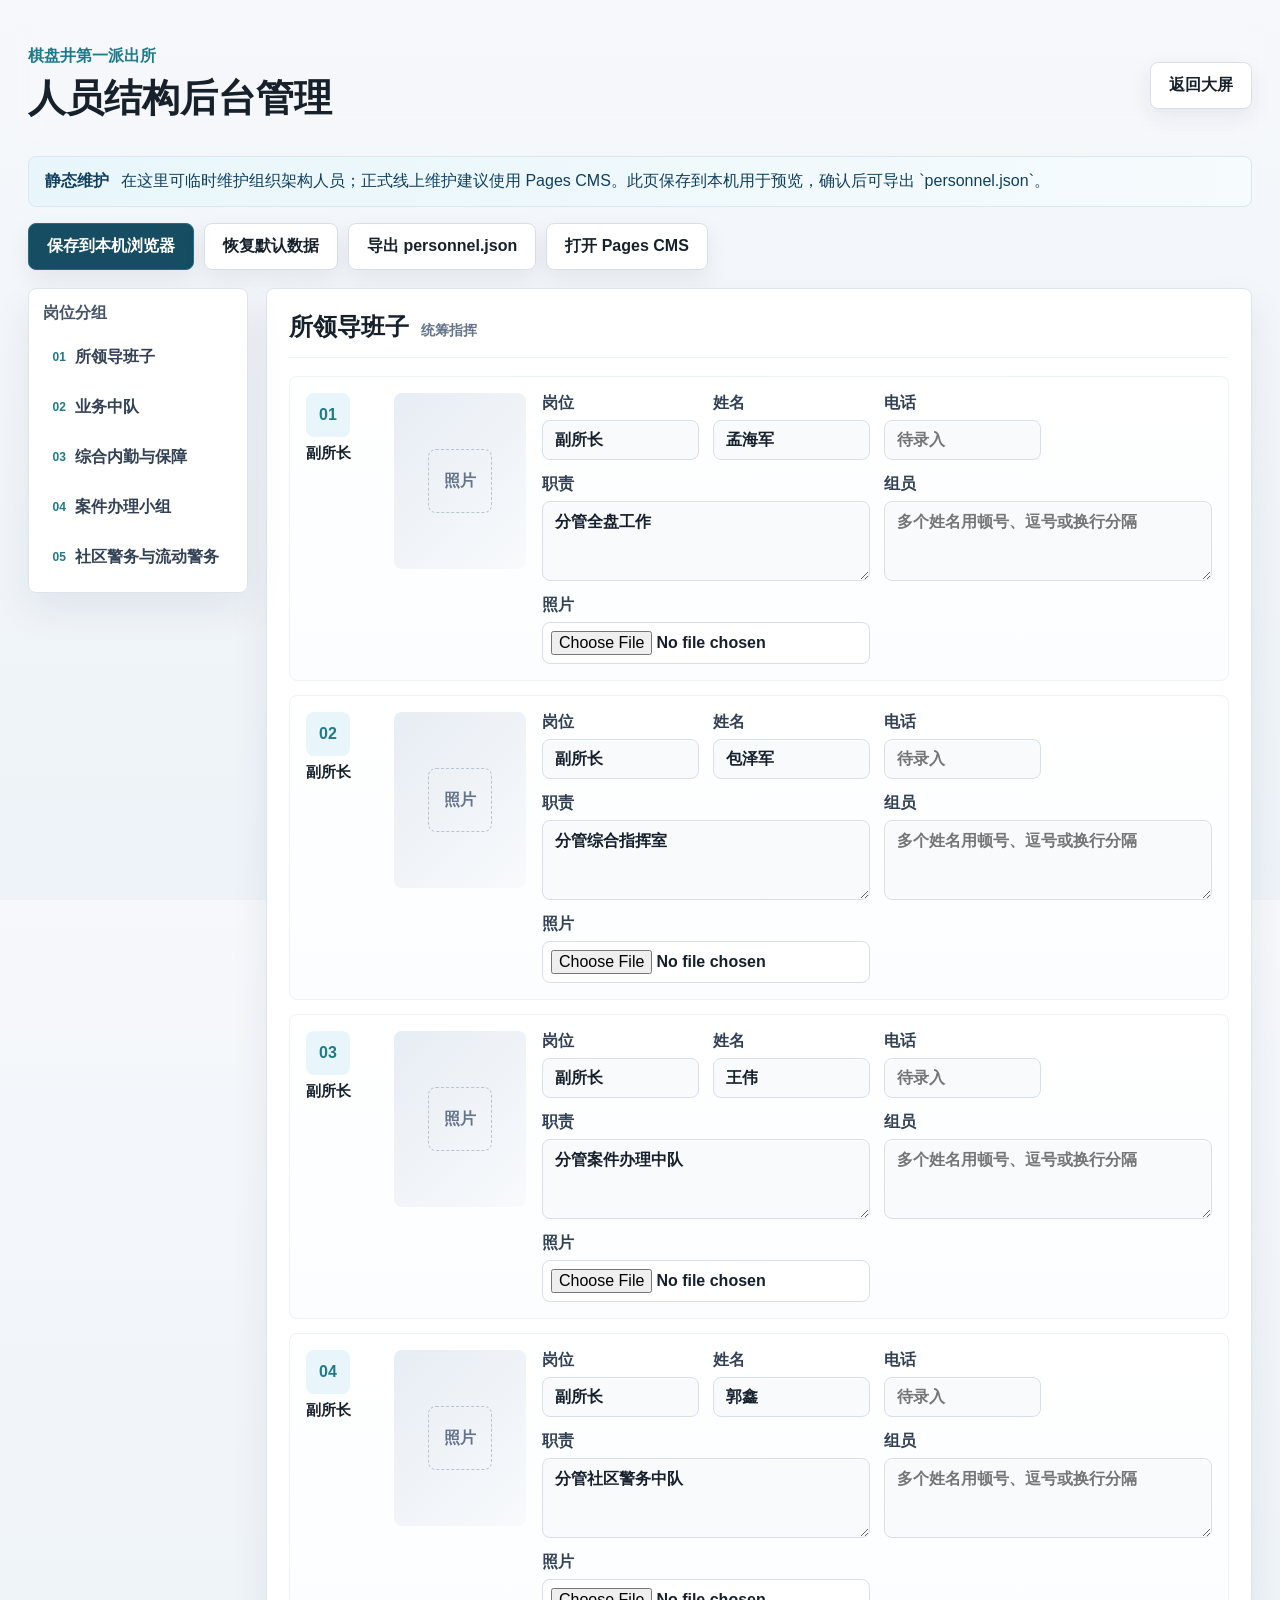
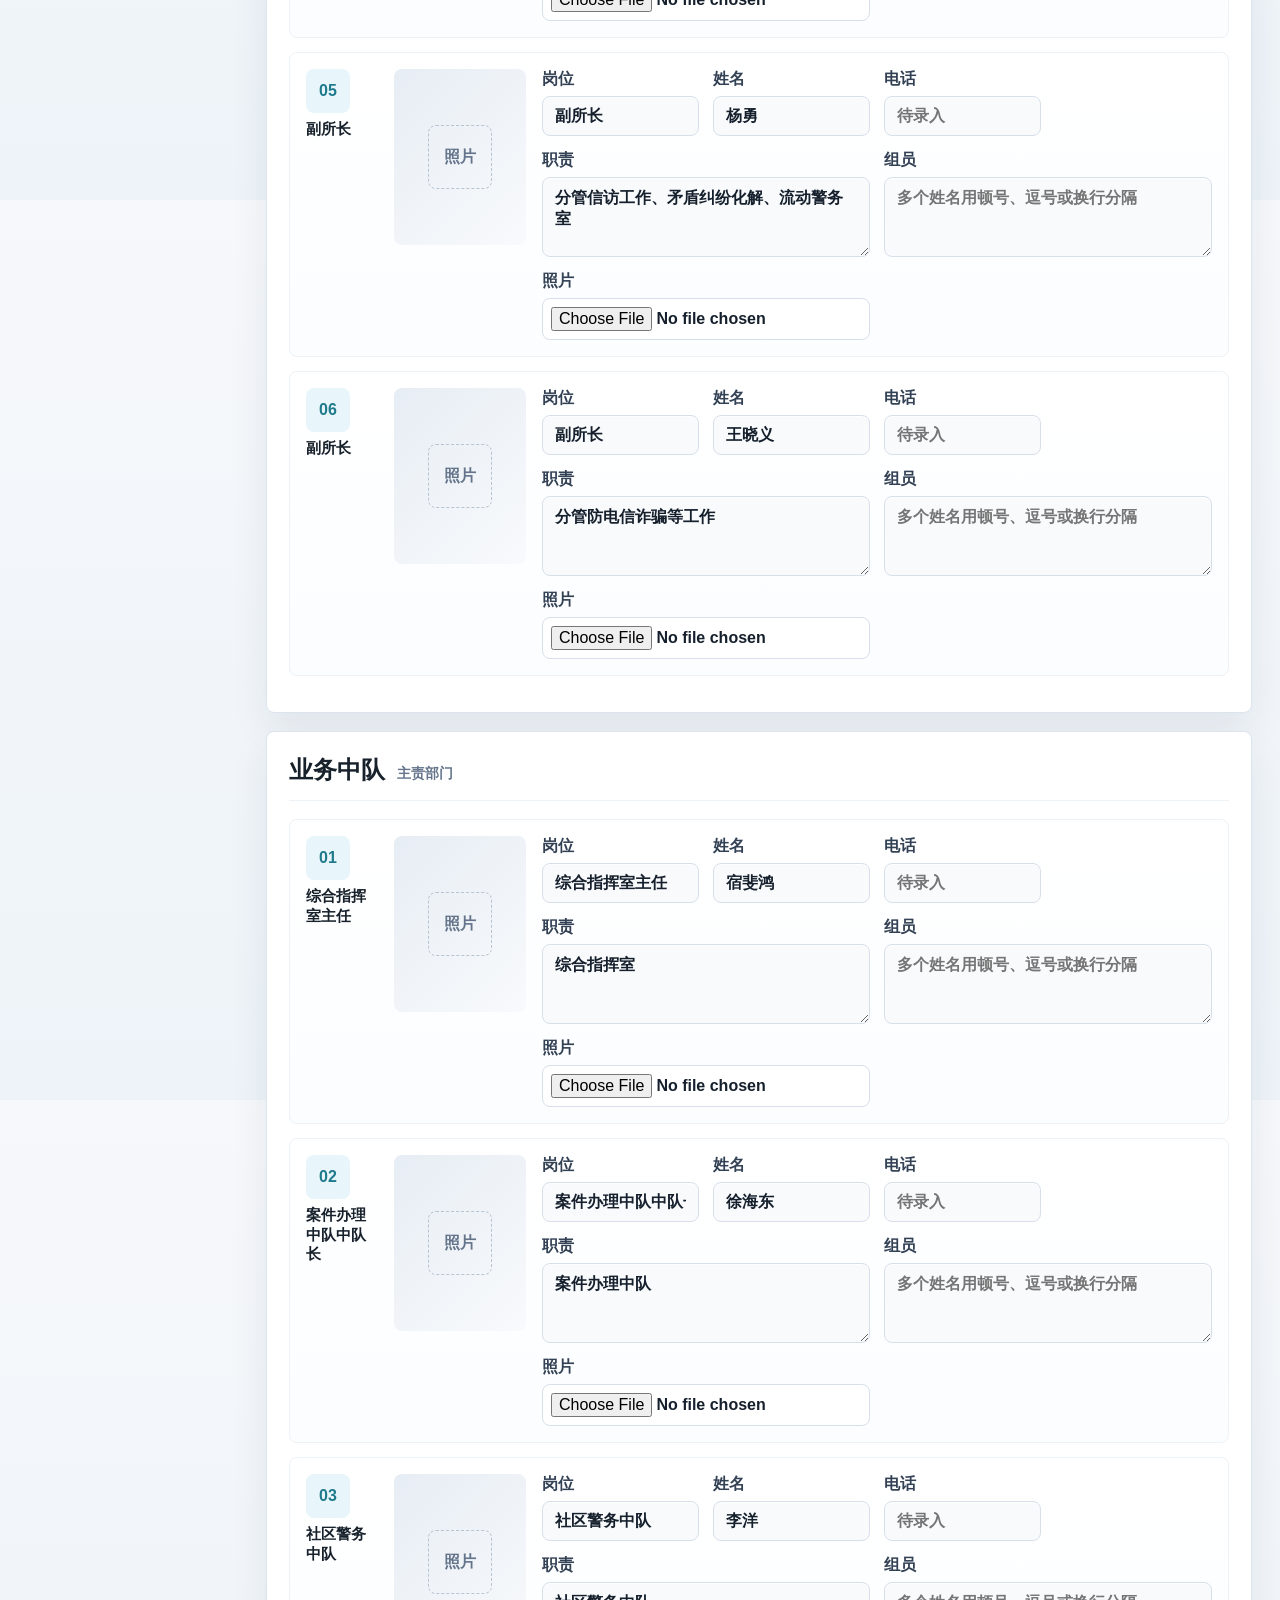
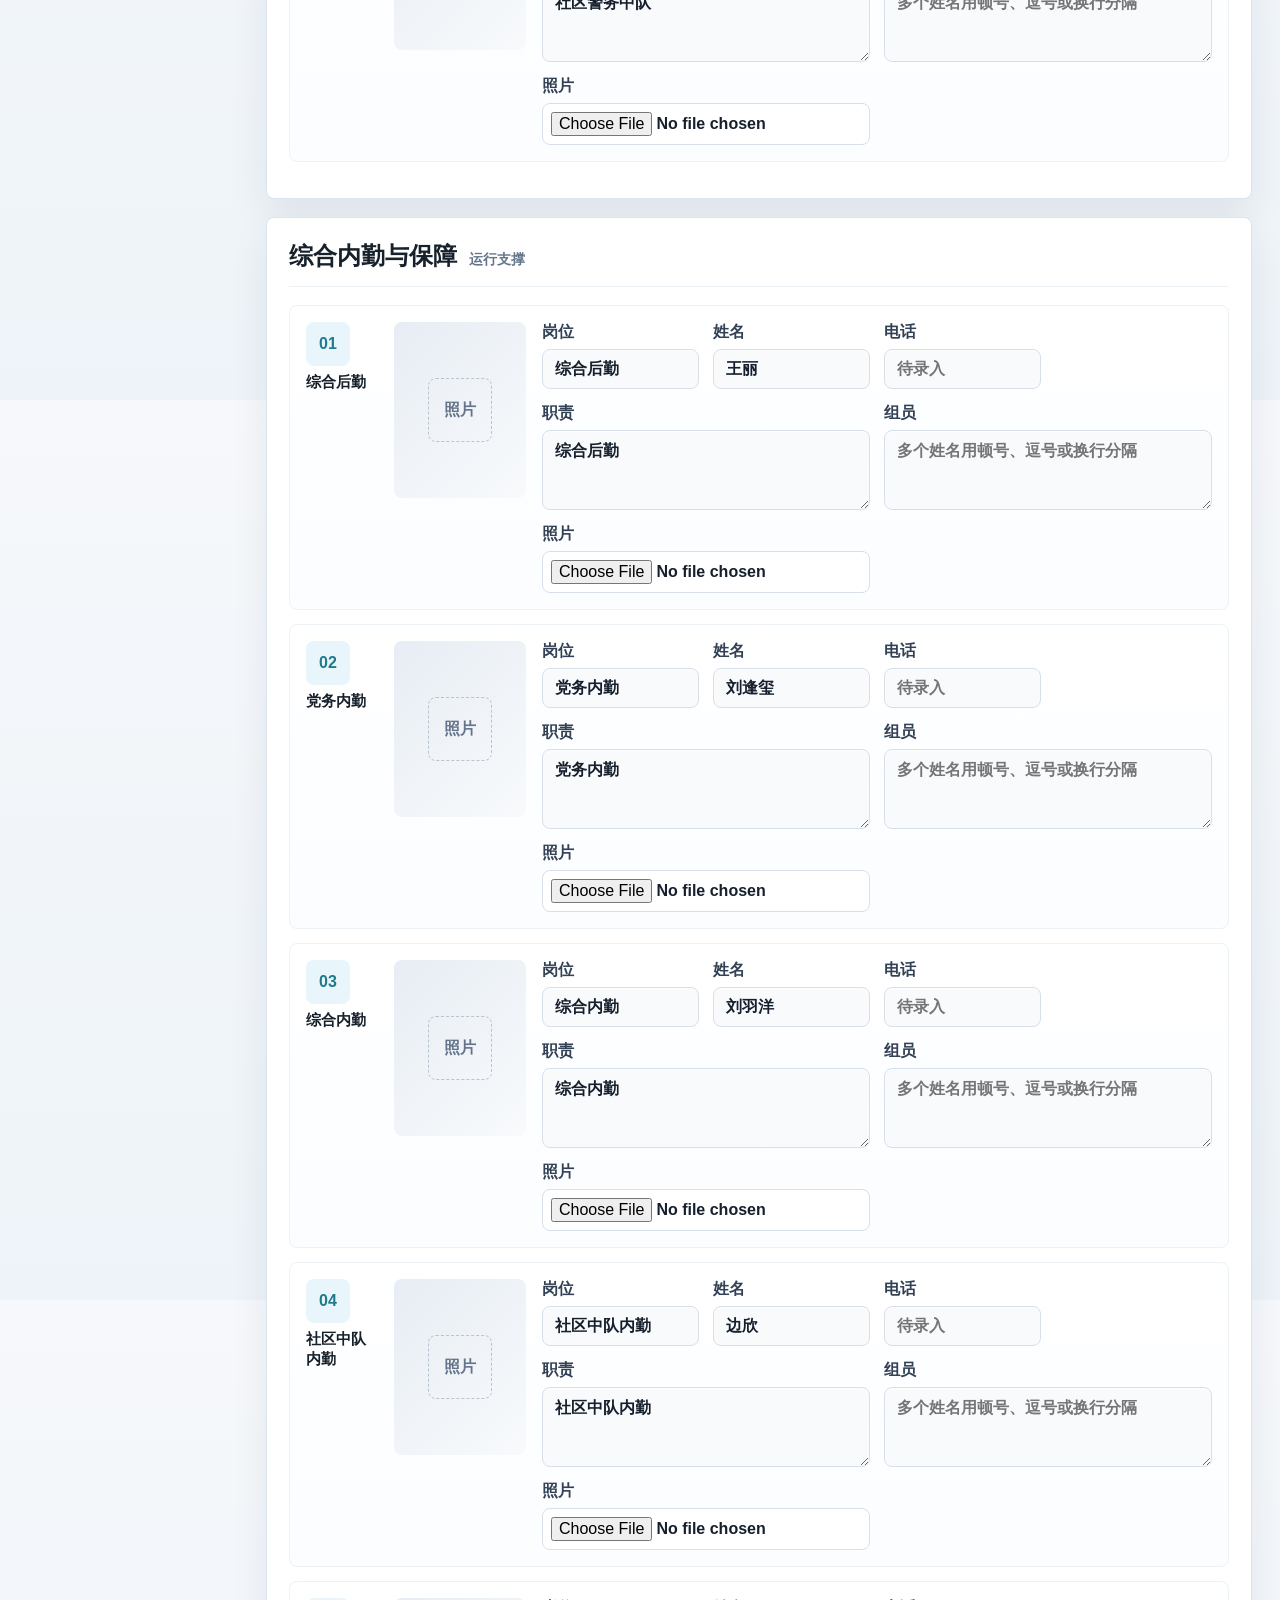
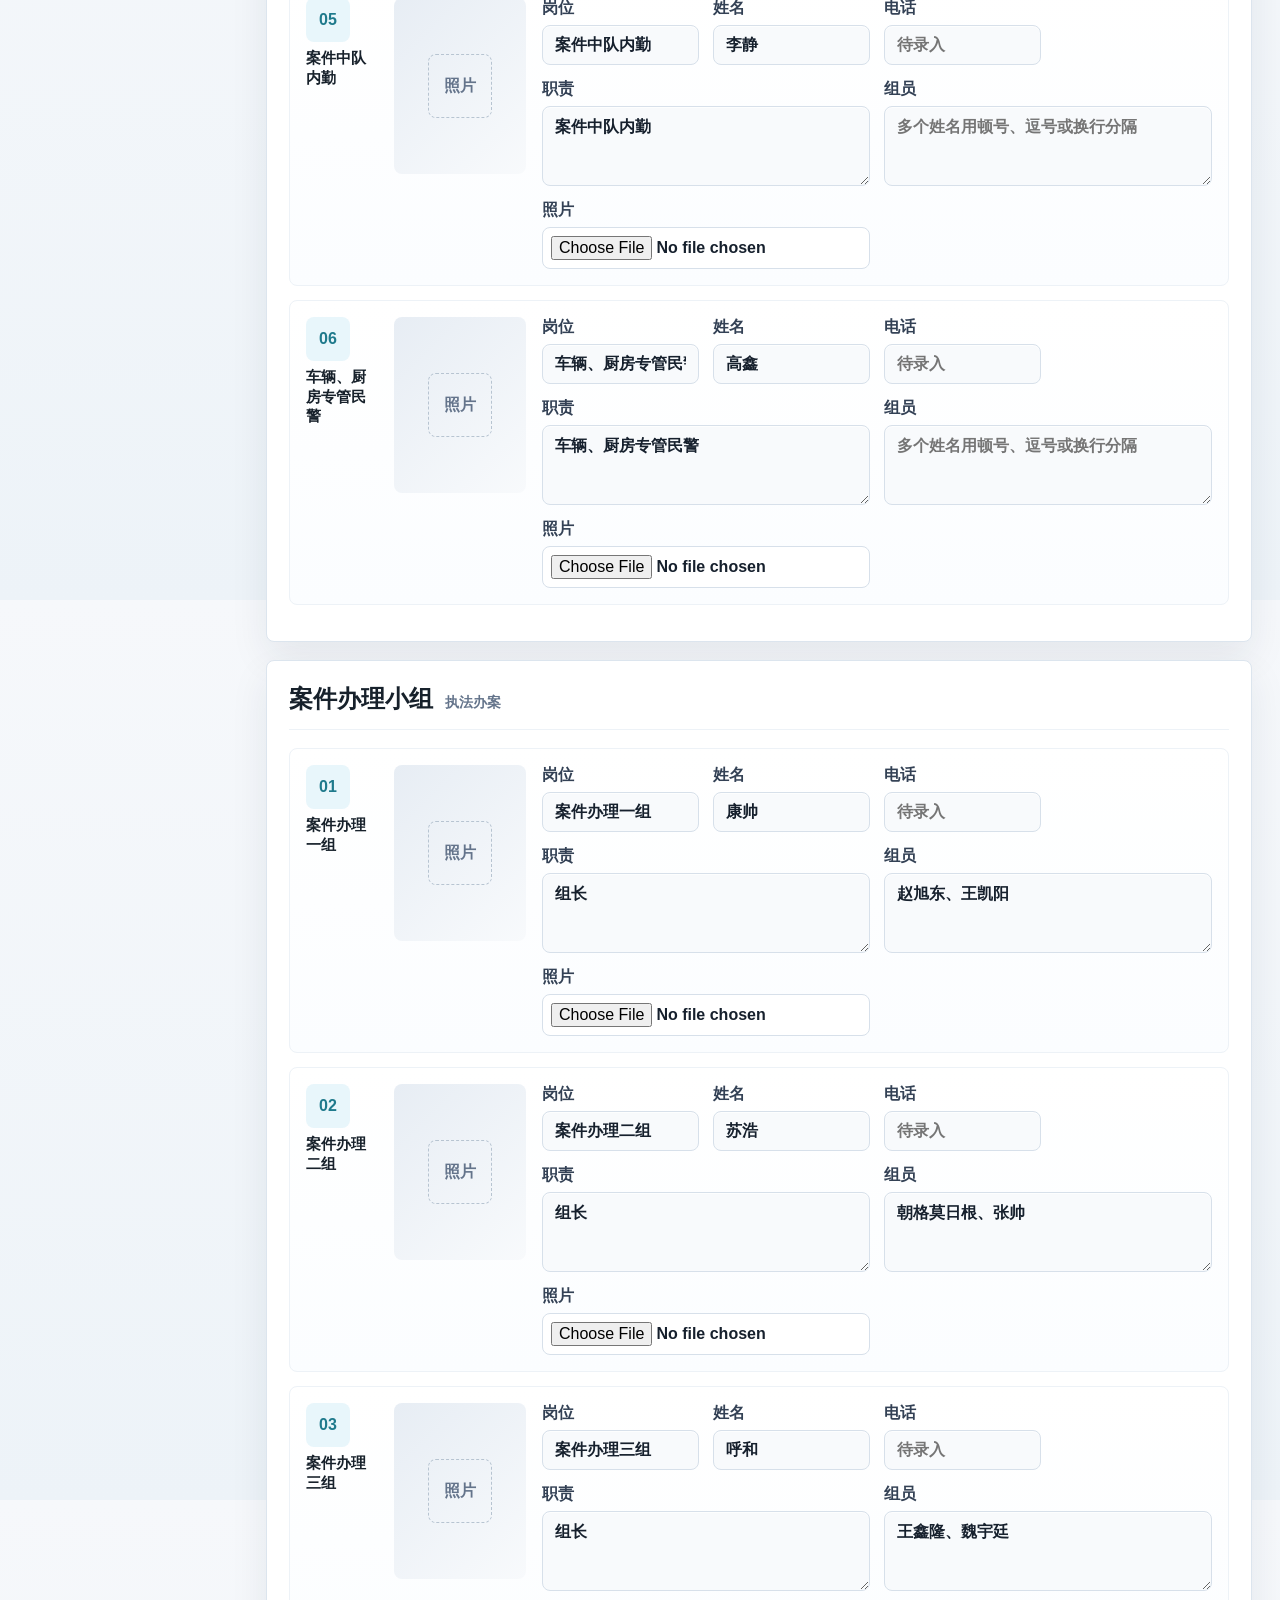
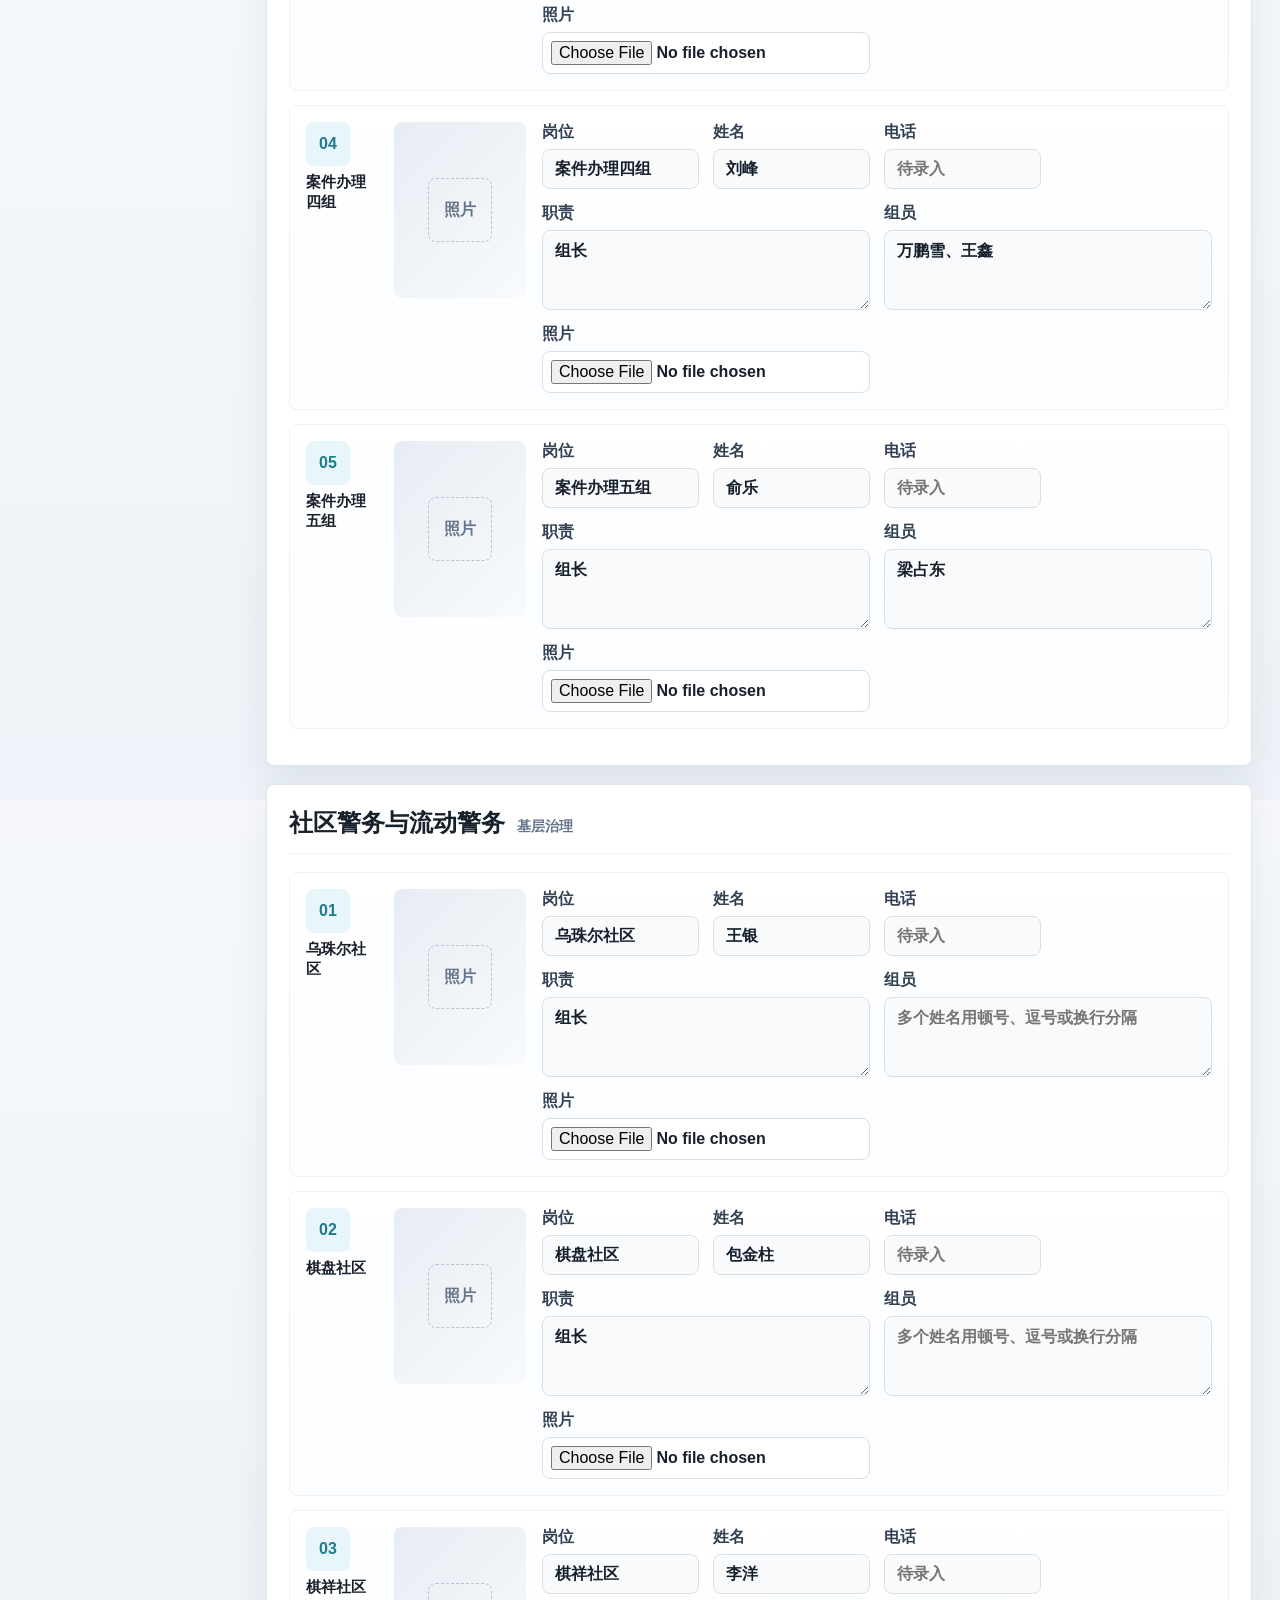
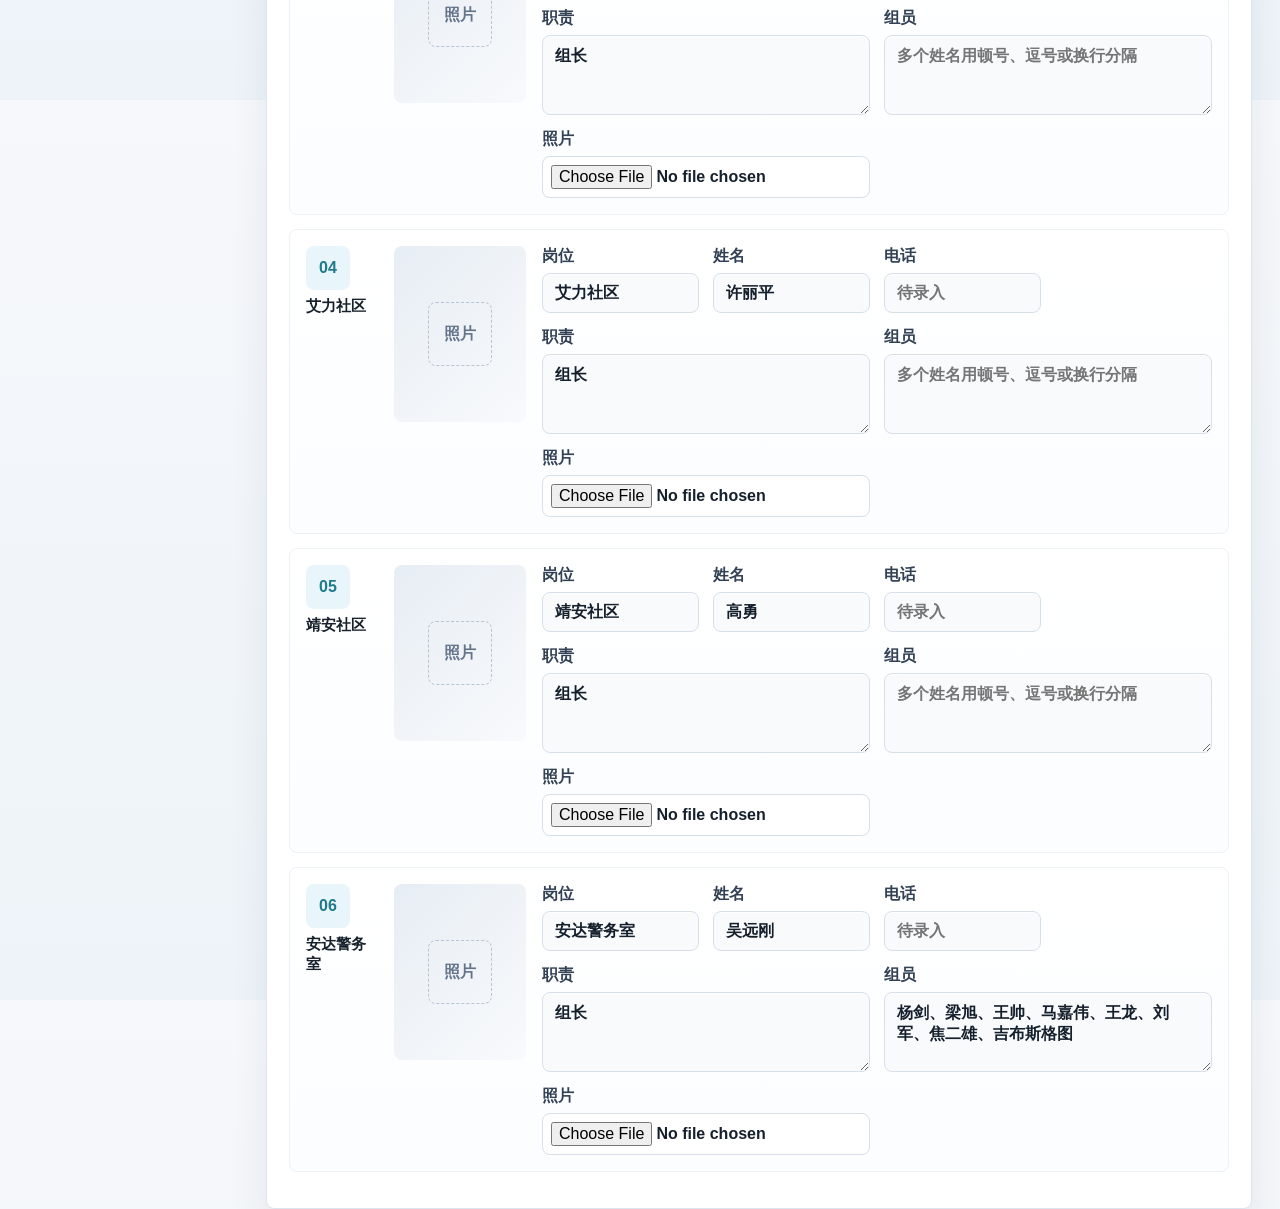
==== commit 612fc4bf: "Remove Sveltia CMS and add NocoBase trial setup" ====
--- a/admin.html
+++ b/admin.html
@@ -25,7 +25,6 @@
         <button id="save-local" type="button">保存到本机浏览器</button>
         <button id="reset-local" type="button">恢复默认数据</button>
         <button id="export-js" type="button">导出 personnel.json</button>
-        <a href="sveltia/" target="_blank" rel="noopener">打开 Sveltia CMS</a>
         <a href="https://app.pagescms.org" target="_blank" rel="noopener">打开 Pages CMS</a>
       </section>
 
